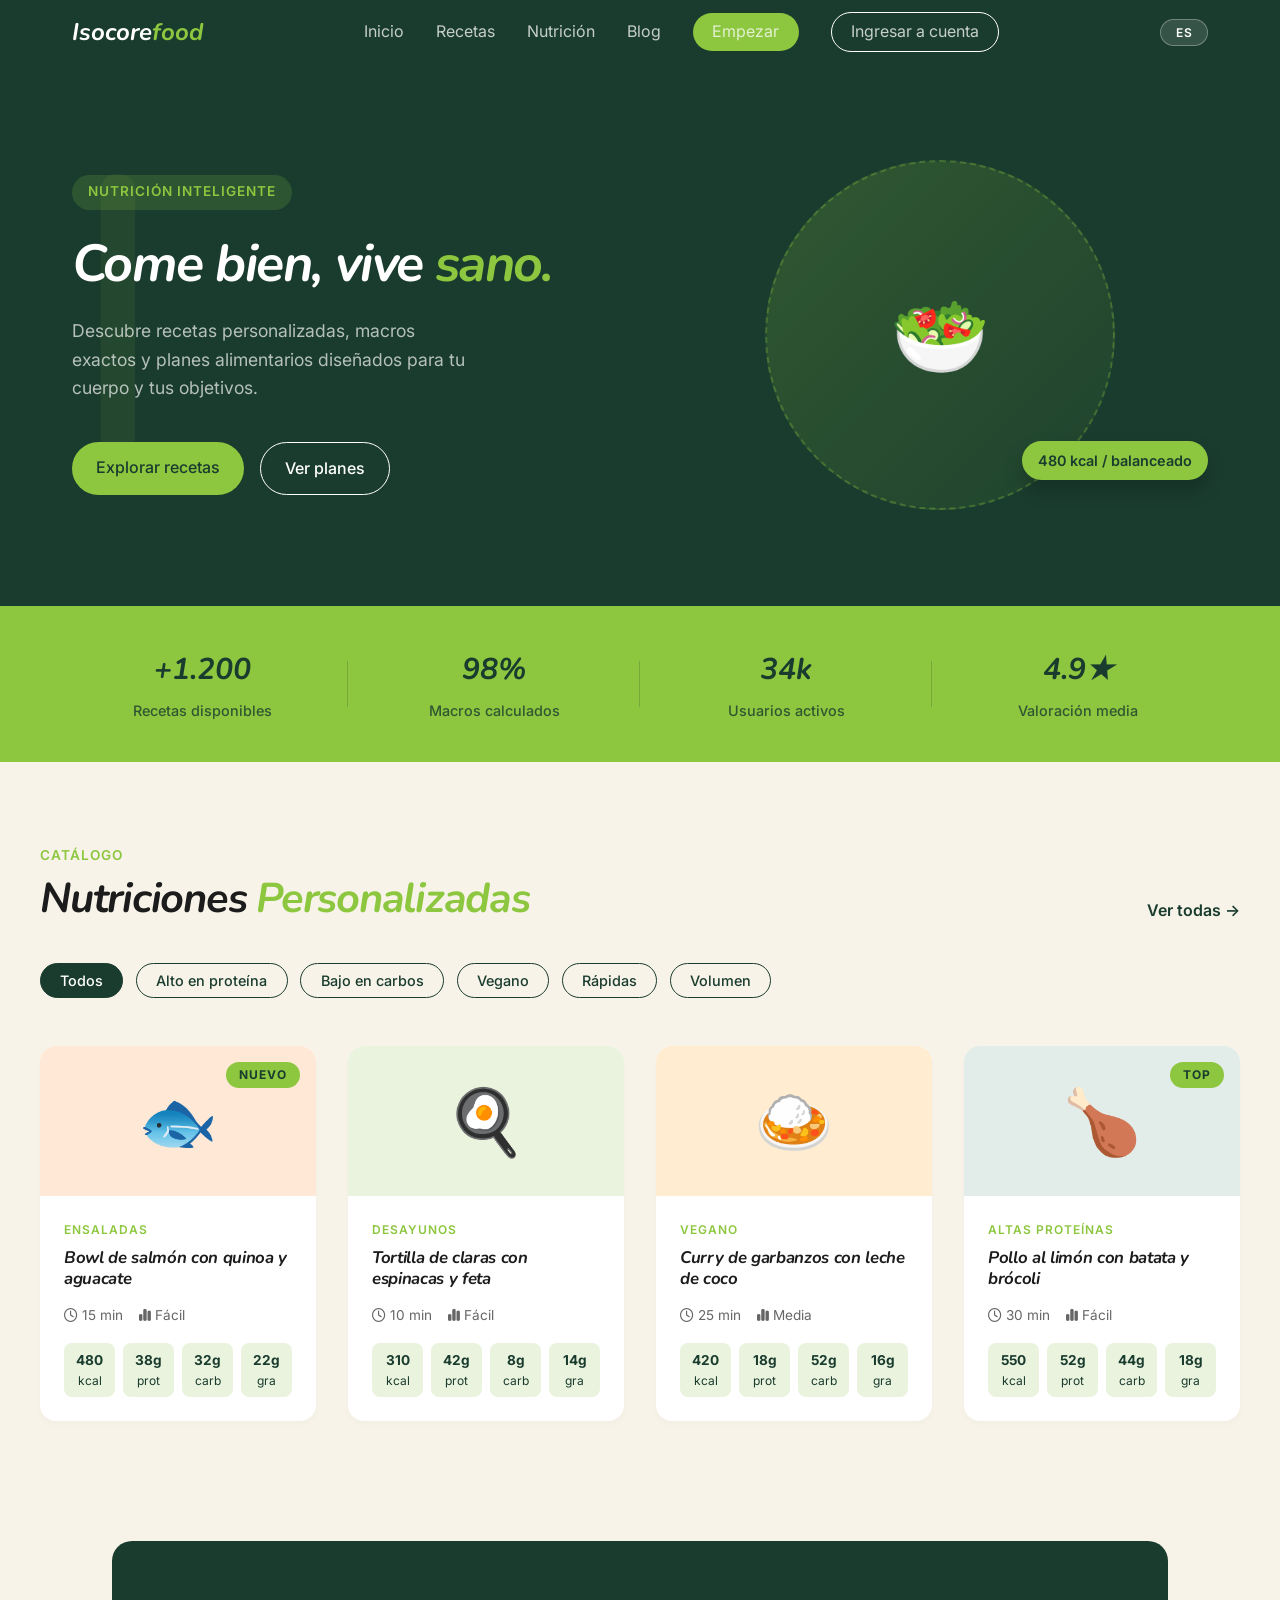
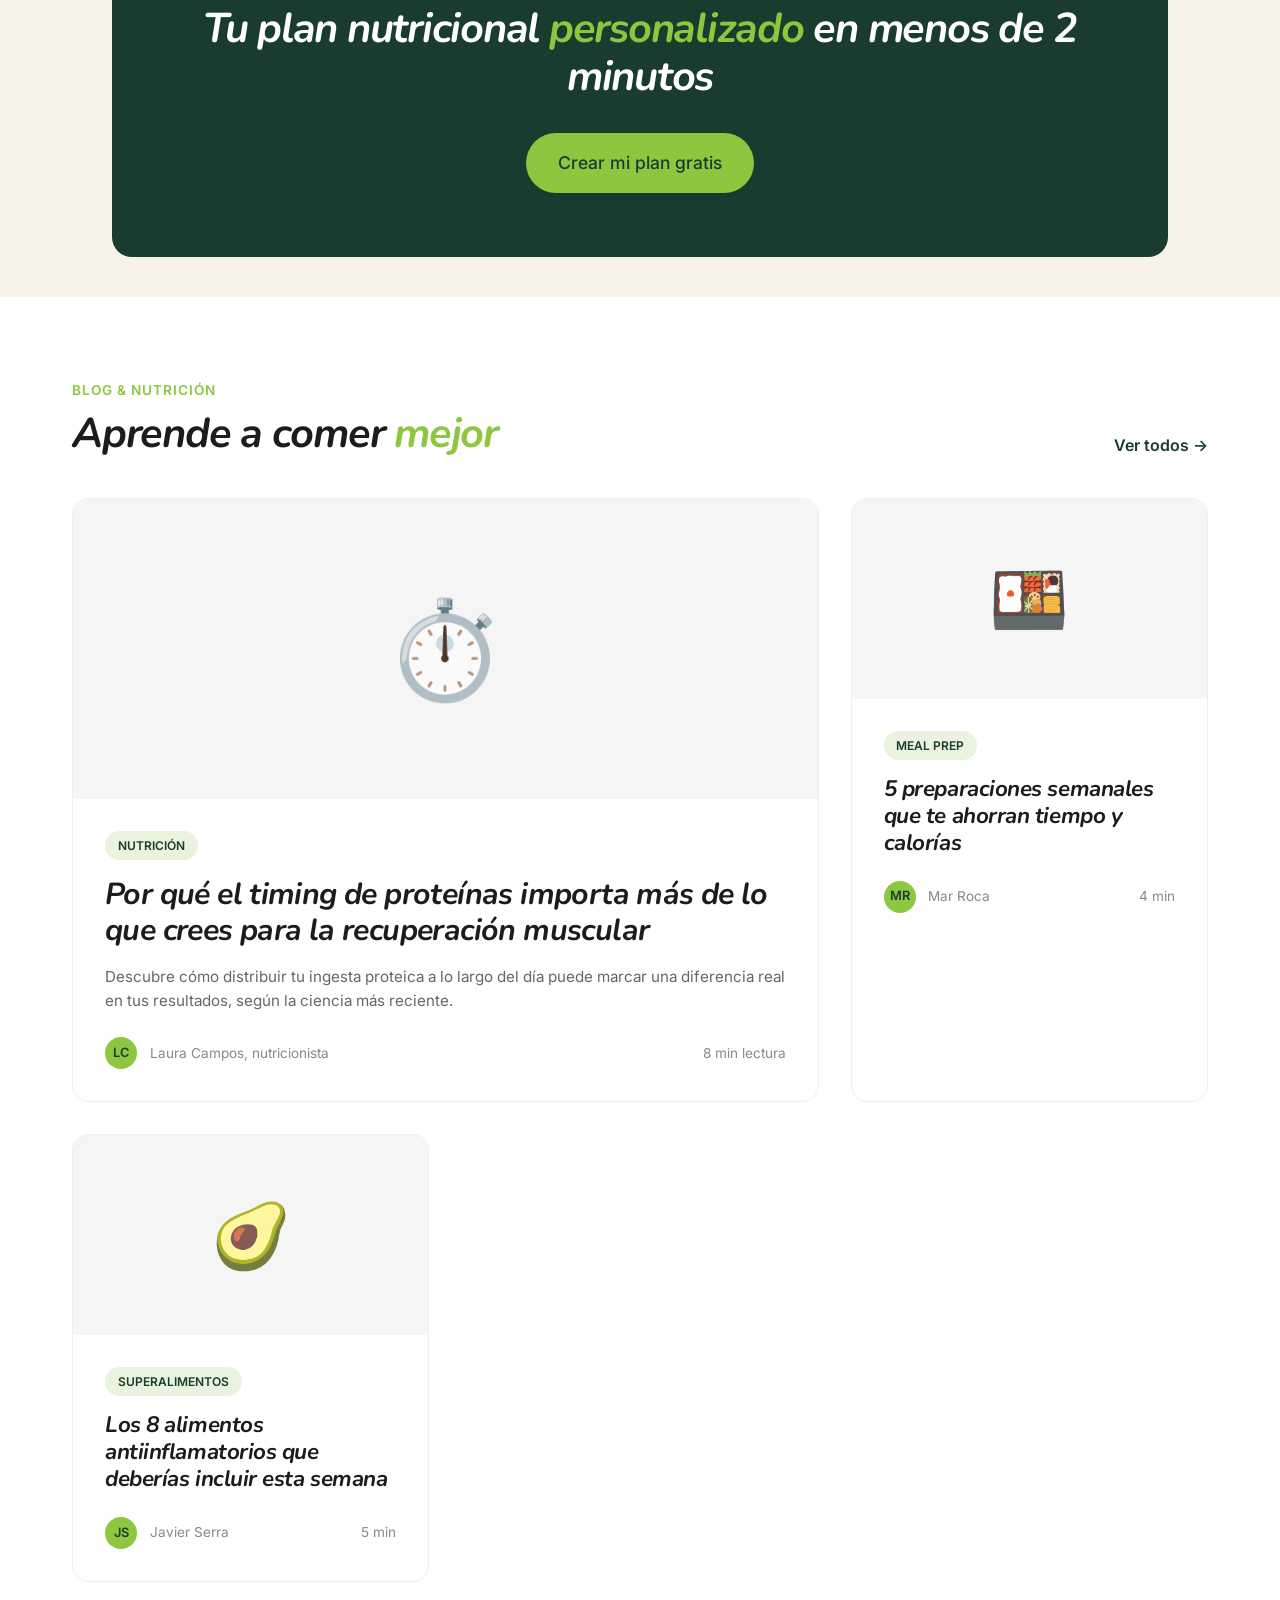
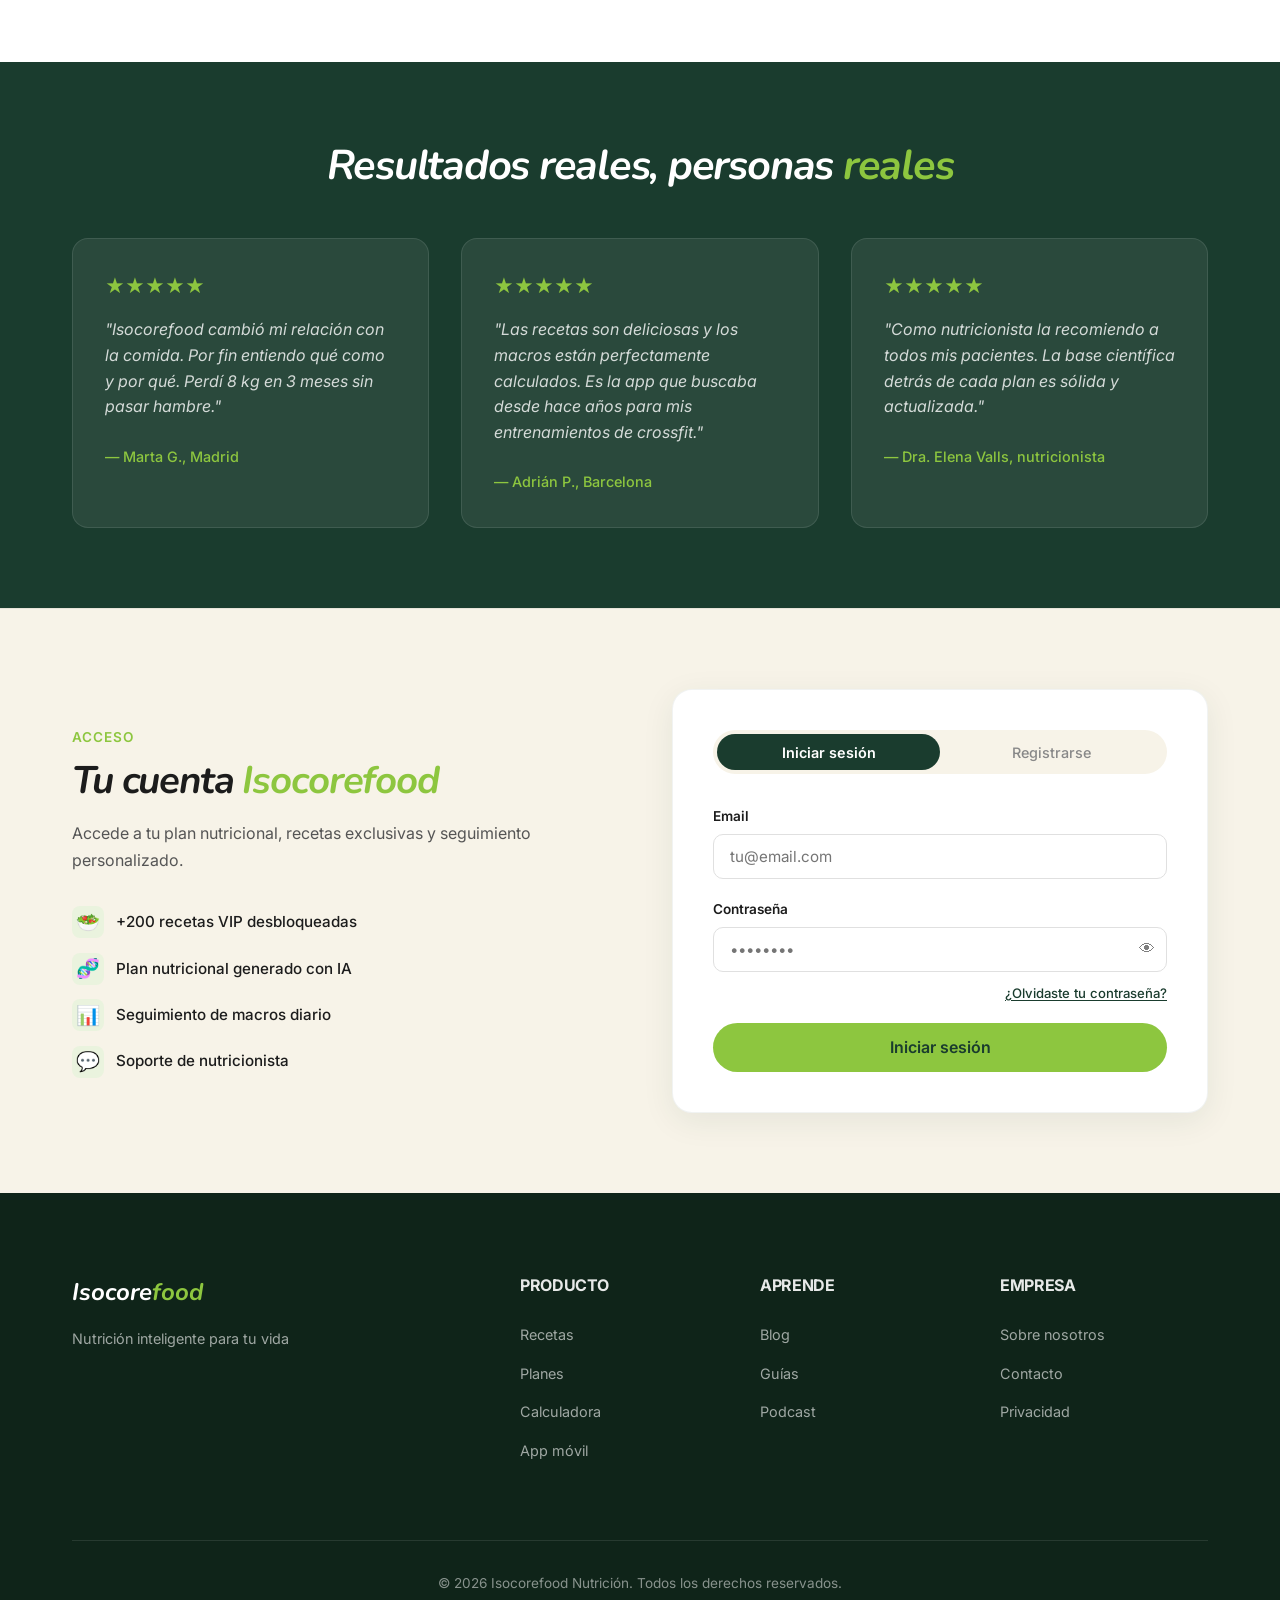
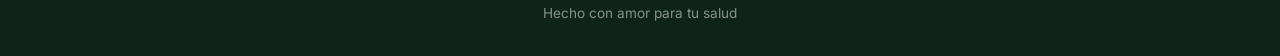
==== index.html @ fb9e1df2 "Update index.html" ====
<!DOCTYPE html>
<html lang="es">
<head>
    <meta charset="UTF-8">
    <meta name="viewport" content="width=device-width, initial-scale=1.0">
    <title data-i18n="title">Isocorefood Nutrición - Come bien, vive sano</title>
    <link rel="preconnect" href="https://fonts.googleapis.com">
    <link rel="preconnect" href="https://fonts.gstatic.com" crossorigin>
    <link href="https://fonts.googleapis.com/css2?family=Inter:wght@300;400;500;600&family=Nunito:ital,wght@1,700&display=swap" rel="stylesheet">
    <link rel="stylesheet" href="https://cdnjs.cloudflare.com/ajax/libs/font-awesome/6.4.0/css/all.min.css">
    <style>
        :root {
            --verde: #1A3C2E; --lima: #8DC63F; --lima-claro: #EAF3DE; --crema: #F7F3E8;
            --blanco: #FFFFFF; --carbon: #1C1C1C; --footer-bg: #0F2419;
            --font-display: 'Nunito', sans-serif; --font-body: 'Inter', sans-serif;
        }
        * { margin: 0; padding: 0; box-sizing: border-box; }
        body { font-family: var(--font-body); color: var(--carbon); background-color: var(--crema); line-height: 1.6; overflow-x: hidden; }
        h1,h2,h3,h4,h5,h6 { font-family: var(--font-display); font-weight: 700; font-style: italic; letter-spacing: -0.02em; }
        a { text-decoration: none; color: inherit; transition: color 0.2s ease; }
        ul { list-style: none; }
        .container { max-width: 1200px; margin: 0 auto; padding: 0 2rem; }
        .btn { display: inline-block; padding: 0.8rem 1.5rem; border-radius: 50px; font-weight: 500; cursor: pointer; transition: transform 0.2s ease, box-shadow 0.2s ease; text-align: center; font-family: var(--font-body); }
        .btn:hover { transform: translateY(-2px); }
        .btn-lima { background-color: var(--lima); color: var(--verde); border: none; }
        .btn-lima:hover { box-shadow: 0 4px 12px rgba(141,198,63,0.3); }
        .btn-outline { background-color: transparent; color: var(--blanco); border: 1px solid var(--blanco); }
        .btn-outline:hover { background-color: rgba(255,255,255,0.1); }
        .em-lima { color: var(--lima); font-style: italic; }
        .tag-small { font-size: 0.85rem; text-transform: uppercase; font-weight: 600; letter-spacing: 1px; color: var(--lima); }
        /* NAVBAR */
        .navbar { background-color: var(--verde); height: 64px; position: sticky; top: 0; z-index: 1000; display: flex; align-items: center; }
        .navbar .container { display: flex; justify-content: space-between; align-items: center; width: 100%; }
        .logo { font-family: var(--font-display); font-size: 24px; font-weight: 700; font-style: italic; color: var(--blanco); }
        .logo span { color: var(--lima); }
        .nav-links { display: flex; gap: 2rem; align-items: center; }
        .nav-links a { color: rgba(255,255,255,0.75); font-weight: 400; }
        .nav-links a:hover { color: var(--lima); }
        .nav-controls { display: flex; align-items: center; gap: 1rem; }
        .lang-switch { background: rgba(255,255,255,0.12); border: 1.5px solid rgba(255,255,255,0.3); color: white; padding: 5px 13px; border-radius: 50px; cursor: pointer; font-family: var(--font-body); font-size: 12px; font-weight: 600; letter-spacing: 1px; transition: all 0.2s; min-width: 48px; text-align: center; }
        .lang-switch:hover { background: rgba(255,255,255,0.22); border-color: var(--lima); color: var(--lima); }
        .hamburger { display: none; background: none; border: none; cursor: pointer; flex-direction: column; gap: 5px; padding: 4px; }
        .hamburger span { display: block; width: 24px; height: 2px; background-color: white; transition: all 0.3s ease; }
        /* HERO */
        .hero { background-color: var(--verde); color: var(--blanco); padding: 6rem 0; position: relative; overflow: hidden; }
        .hero-bg-letter { position: absolute; font-family: var(--font-display); font-size: 420px; color: rgba(141,198,63,0.08); top: 50%; left: 5%; transform: translateY(-50%); z-index: 0; line-height: 1; pointer-events: none; }
        .hero .container { position: relative; z-index: 1; display: grid; grid-template-columns: 1fr 1fr; gap: 4rem; align-items: center; }
        .eyebrow-badge { display: inline-block; background-color: rgba(141,198,63,0.18); color: var(--lima); padding: 0.4rem 1rem; border-radius: 50px; font-size: 0.85rem; font-weight: 600; letter-spacing: 1px; margin-bottom: 1.5rem; }
        .hero h1 { font-size: 52px; line-height: 1.15; margin-bottom: 1.5rem; letter-spacing: -0.03em; }
        .hero p { color: rgba(255,255,255,0.68); max-width: 400px; margin-bottom: 2.5rem; font-size: 1.1rem; }
        .hero-buttons { display: flex; gap: 1rem; }
        @keyframes float { 0%,100% { transform: translateY(0); } 50% { transform: translateY(-14px); } }
        .hero-illustration { animation: float 4s ease-in-out infinite; position: relative; display: flex; justify-content: center; align-items: center; }
        .bowl-mock { width: 350px; height: 350px; background: linear-gradient(135deg,rgba(141,198,63,0.2),rgba(141,198,63,0.05)); border-radius: 50%; border: 2px dashed rgba(141,198,63,0.3); display: flex; align-items: center; justify-content: center; font-size: 5rem; }
        .floating-badge { position: absolute; bottom: 30px; right: 0; background: var(--lima); color: var(--verde); padding: 0.5rem 1rem; border-radius: 50px; font-weight: 600; font-size: 0.9rem; box-shadow: 0 10px 20px rgba(0,0,0,0.2); }
        /* STATS */
        .stats { background-color: var(--lima); padding: 2.5rem 0; }
        .stats-grid { display: grid; grid-template-columns: repeat(4,1fr); gap: 2rem; text-align: center; }
        .stat-item { position: relative; }
        .stat-item:not(:last-child)::after { content:''; position: absolute; right: -1rem; top: 20%; height: 60%; width: 1px; background-color: rgba(26,60,46,0.2); }
        .stat-number { font-family: var(--font-display); font-size: 30px; color: var(--verde); font-weight: 700; font-style: italic; margin-bottom: 0.3rem; }
        .stat-label { color: var(--verde); font-size: 0.9rem; font-weight: 500; opacity: 0.8; }
        /* CATALOG */
        .catalog { padding: 5rem 0; }
        .section-header { display: flex; justify-content: space-between; align-items: flex-end; margin-bottom: 2.5rem; }
        .section-header h2 { font-size: 2.6rem; color: var(--carbon); margin-top: 0.5rem; letter-spacing: -0.03em; line-height: 1.15; }
        .link-right { color: var(--verde); font-weight: 600; }
        .link-right:hover { color: var(--lima); }
        .filters { display: flex; flex-wrap: wrap; gap: 0.8rem; margin-bottom: 3rem; }
        .filter-pill { padding: 0.5rem 1.2rem; border: 1px solid var(--verde); border-radius: 50px; background: transparent; color: var(--verde); cursor: pointer; font-weight: 500; font-size: 0.9rem; transition: all 0.2s; font-family: var(--font-body); }
        .filter-pill:hover,.filter-pill.active { background-color: var(--verde); color: var(--blanco); }
        .recipe-grid { display: grid; grid-template-columns: repeat(auto-fit,minmax(250px,1fr)); gap: 2rem; }
        .recipe-card { background-color: var(--blanco); border-radius: 16px; overflow: hidden; box-shadow: 0 4px 6px rgba(0,0,0,0.02); transition: transform 0.3s ease, box-shadow 0.3s ease; position: relative; }
        .recipe-card:hover { transform: translateY(-5px); box-shadow: 0 12px 24px rgba(0,0,0,0.06); }
        .recipe-img { height: 150px; display: flex; align-items: center; justify-content: center; font-size: 4rem; }
        .recipe-card:nth-child(1) .recipe-img { background-color: #ffe8d6; }
        .recipe-card:nth-child(2) .recipe-img { background-color: #eaf3de; }
        .recipe-card:nth-child(3) .recipe-img { background-color: #ffecd1; }
        .recipe-card:nth-child(4) .recipe-img { background-color: #e2ece9; }
        .recipe-badge { position: absolute; top: 1rem; right: 1rem; background: var(--lima); color: var(--verde); padding: 0.2rem 0.8rem; border-radius: 50px; font-size: 0.75rem; font-weight: 700; letter-spacing: 1px; }
        .recipe-content { padding: 1.5rem; }
        .recipe-category { font-size: 0.75rem; color: var(--lima); text-transform: uppercase; font-weight: 600; letter-spacing: 1px; margin-bottom: 0.5rem; display: block; }
        .recipe-title { font-size: 1.05rem; font-family: var(--font-display); font-weight: 700; font-style: italic; margin-bottom: 1rem; line-height: 1.25; }
        .recipe-meta { display: flex; gap: 1rem; font-size: 0.85rem; color: #666; margin-bottom: 1rem; }
        .macros-grid { display: grid; grid-template-columns: repeat(4,1fr); gap: 0.5rem; }
        .macro-pill { background-color: var(--lima-claro); padding: 0.4rem; border-radius: 8px; text-align: center; font-size: 0.75rem; color: var(--verde); }
        .macro-pill strong { display: block; font-size: 0.85rem; }
        /* BANNER */
        .banner-cta { background-color: var(--verde); border-radius: 20px; margin: 2.5rem; padding: 4rem 2rem; text-align: center; color: var(--blanco); }
        .banner-cta h2 { font-size: 2.6rem; margin-bottom: 2rem; font-weight: 700; letter-spacing: -0.03em; line-height: 1.15; }
        /* BLOG */
        .blog { background-color: var(--blanco); padding: 5rem 0; }
        .blog-grid { display: grid; grid-template-columns: repeat(3,1fr); gap: 2rem; }
        .blog-card { background-color: var(--blanco); border: 1px solid #eee; border-radius: 16px; overflow: hidden; transition: transform 0.3s ease, box-shadow 0.3s ease; }
        .blog-card:hover { transform: translateY(-5px); box-shadow: 0 12px 24px rgba(0,0,0,0.06); }
        .blog-card.featured { grid-column: span 2; }
        .blog-img { height: 200px; background-color: #f5f5f5; display: flex; align-items: center; justify-content: center; font-size: 4rem; }
        .blog-card.featured .blog-img { height: 300px; font-size: 6rem; }
        .blog-content { padding: 2rem; }
        .blog-tag { display: inline-block; background-color: var(--lima-claro); color: var(--verde); padding: 0.3rem 0.8rem; border-radius: 50px; font-size: 0.75rem; font-weight: 600; text-transform: uppercase; margin-bottom: 1rem; }
        .blog-title { font-size: 1.4rem; font-family: var(--font-display); font-weight: 700; font-style: italic; margin-bottom: 1rem; line-height: 1.2; letter-spacing: -0.02em; }
        .blog-card.featured .blog-title { font-size: 1.9rem; }
        .blog-excerpt { color: #666; margin-bottom: 1.5rem; font-size: 0.95rem; }
        .blog-meta { display: flex; align-items: center; justify-content: space-between; font-size: 0.85rem; color: #888; }
        .blog-author { display: flex; align-items: center; gap: 0.8rem; }
        .author-avatar { width: 32px; height: 32px; background-color: var(--lima); color: var(--verde); border-radius: 50%; display: flex; align-items: center; justify-content: center; font-weight: 600; font-size: 0.8rem; }
        /* TESTIMONIALS */
        .testimonials { background-color: var(--verde); color: var(--blanco); padding: 5rem 0; text-align: center; }
        .testimonials h2 { font-size: 2.6rem; margin-bottom: 3rem; font-weight: 700; letter-spacing: -0.03em; line-height: 1.15; }
        .testimonials-grid { display: grid; grid-template-columns: repeat(3,1fr); gap: 2rem; }
        .testimonial-card { background-color: rgba(255,255,255,0.07); border: 1px solid rgba(255,255,255,0.1); border-radius: 16px; padding: 2rem; text-align: left; }
        .stars { color: var(--lima); margin-bottom: 1rem; font-size: 1.2rem; }
        .testimonial-text { font-style: italic; color: rgba(255,255,255,0.8); margin-bottom: 1.5rem; font-size: 1rem; }
        .testimonial-author { color: var(--lima); font-weight: 500; font-size: 0.9rem; }
        /* AUTH */
        .auth-section { background: var(--crema); padding: 5rem 0; border-top: 1px solid rgba(26,60,46,0.08); }
        .auth-wrapper { display: grid; grid-template-columns: 1fr 1fr; gap: 4rem; align-items: center; }
        .auth-left h2 { font-size: 2.4rem; margin: 0.5rem 0 1rem; line-height: 1.2; letter-spacing: -0.03em; }
        .auth-left p { color: #555; margin-bottom: 2rem; font-size: 1rem; line-height: 1.7; }
        .auth-benefits { display: flex; flex-direction: column; gap: 0.9rem; }
        .auth-benefits li { display: flex; align-items: center; gap: 0.75rem; font-size: 0.95rem; color: var(--carbon); font-weight: 500; }
        .benefit-icon { font-size: 1.2rem; width: 32px; height: 32px; background: var(--lima-claro); border-radius: 8px; display: flex; align-items: center; justify-content: center; flex-shrink: 0; }
        .auth-right { background: var(--blanco); border-radius: 20px; padding: 2.5rem; box-shadow: 0 8px 32px rgba(26,60,46,0.08); border: 1px solid rgba(26,60,46,0.06); }
        .auth-tabs { display: flex; gap: 0; margin-bottom: 2rem; background: var(--crema); border-radius: 50px; padding: 4px; }
        .auth-tab { flex: 1; padding: 0.6rem 1rem; border: none; background: transparent; border-radius: 50px; font-family: var(--font-body); font-size: 0.9rem; font-weight: 500; cursor: pointer; color: #888; transition: all 0.2s; }
        .auth-tab.active { background: var(--verde); color: var(--blanco); font-weight: 600; }
        .auth-form { display: none; }
        .auth-form.active { display: block; }
        .form-group { margin-bottom: 1.2rem; }
        .form-group label { display: block; font-size: 0.85rem; font-weight: 600; color: var(--carbon); margin-bottom: 0.4rem; }
        .form-group input { width: 100%; padding: 0.75rem 1rem; border: 1.5px solid #e0e0e0; border-radius: 10px; font-family: var(--font-body); font-size: 0.95rem; color: var(--carbon); background: var(--blanco); transition: border-color 0.2s, box-shadow 0.2s; outline: none; }
        .form-group input:focus { border-color: var(--lima); box-shadow: 0 0 0 3px rgba(141,198,63,0.15); }
        .input-pass { position: relative; }
        .input-pass input { padding-right: 3rem; }
        .toggle-pass { position: absolute; right: 0.75rem; top: 50%; transform: translateY(-50%); background: none; border: none; cursor: pointer; font-size: 1rem; opacity: 0.5; transition: opacity 0.2s; }
        .toggle-pass:hover { opacity: 1; }
        .form-footer { display: flex; justify-content: flex-end; margin-bottom: 1.2rem; margin-top: -0.5rem; }
        .link-forgot { font-size: 0.82rem; color: var(--verde); font-weight: 500; text-decoration: underline; text-underline-offset: 2px; }
        .link-forgot:hover { color: var(--lima); }
        .form-check { display: flex; align-items: flex-start; gap: 0.6rem; margin-bottom: 1.5rem; font-size: 0.85rem; color: #555; }
        .form-check input[type="checkbox"] { width: 16px; height: 16px; margin-top: 2px; accent-color: var(--lima); flex-shrink: 0; }
        .form-check a { color: var(--verde); text-decoration: underline; }
        .btn-full { width: 100%; padding: 0.9rem; font-size: 1rem; font-weight: 600; display: flex; align-items: center; justify-content: center; gap: 0.5rem; }
        .auth-message { padding: 0.85rem 1rem; border-radius: 10px; font-size: 0.9rem; font-weight: 500; margin-bottom: 1.2rem; text-align: center; display: none; }
        .auth-message.success { background: var(--lima-claro); color: #2d6011; border: 1px solid rgba(141,198,63,0.3); }
        .auth-message.error { background: #fdecea; color: #c62828; border: 1px solid rgba(229,57,53,0.2); }
        .recover-desc { color: #666; font-size: 0.92rem; margin-bottom: 1.5rem; line-height: 1.6; }
        /* FOOTER */
        .footer { background-color: var(--footer-bg); color: var(--blanco); padding: 5rem 0 2rem; }
        .footer-grid { display: grid; grid-template-columns: 2fr 1fr 1fr 1fr; gap: 2rem; margin-bottom: 4rem; }
        .footer-logo { margin-bottom: 1rem; display: block; }
        .footer-tagline { color: rgba(255,255,255,0.6); font-size: 0.9rem; }
        .footer h4 { font-family: var(--font-body); font-size: 1rem; margin-bottom: 1.5rem; color: rgba(255,255,255,0.9); font-style: normal; }
        .footer-links li { margin-bottom: 0.8rem; }
        .footer-links a { color: rgba(255,255,255,0.6); font-size: 0.9rem; }
        .footer-links a:hover { color: var(--lima); }
        .footer-bottom { text-align: center; border-top: 1px solid rgba(255,255,255,0.1); padding-top: 2rem; font-size: 0.85rem; color: rgba(255,255,255,0.5); }
        /* RESPONSIVE */
        @media (max-width: 992px) {
            .hero .container { grid-template-columns: 1fr; text-align: center; }
            .hero p { margin: 0 auto 2.5rem; }
            .hero-buttons { justify-content: center; margin-bottom: 3rem; }
            .hero-bg-letter { left: 50%; transform: translate(-50%,-50%); }
            .stats-grid { grid-template-columns: repeat(2,1fr); gap: 2rem 0; }
            .stat-item:nth-child(2)::after { display: none; }
            .blog-grid { grid-template-columns: 1fr; }
            .blog-card.featured { grid-column: span 1; }
            .footer-grid { grid-template-columns: 1fr 1fr; }
            .auth-wrapper { grid-template-columns: 1fr; gap: 2rem; }
        }
        @media (max-width: 768px) {
            .nav-links { display: none; position: absolute; top: 64px; left: 0; right: 0; background-color: var(--verde); flex-direction: column; padding: 1.5rem 2rem; gap: 1.2rem; border-top: 1px solid rgba(255,255,255,0.1); z-index: 999; }
            .nav-links.open { display: flex; }
            .hamburger { display: flex; }
            .stats-grid { grid-template-columns: 1fr; }
            .stat-item::after { display: none; }
            .recipe-grid { grid-template-columns: 1fr; }
            .banner-cta { margin: 2.5rem 1rem; }
            .testimonials-grid { grid-template-columns: 1fr; }
            .footer-grid { grid-template-columns: 1fr; }
            .section-header { flex-direction: column; align-items: flex-start; gap: 1rem; }
            h1,h2,h3,h4,h5,h6 { hyphens: none; word-break: keep-all; overflow-wrap: break-word; }
            .hero { padding: 4rem 0; }
            .hero .container { padding: 0 1.5rem; }
            .hero h1 { font-size: 2.1rem; line-height: 1.2; }
            .hero-bg-letter { font-size: 220px; }
            .section-header h2 { font-size: 1.9rem; }
            .banner-cta h2 { font-size: 1.8rem; }
            .testimonials h2 { font-size: 1.9rem; }
            .auth-left { display: none; }
            .auth-right { padding: 1.8rem; }
        }
    </style>
</head>
<body>

<!-- NAVBAR -->
<nav class="navbar">
    <div class="container">
        <a href="#" class="logo">Isocore<span>food</span></a>
        <div class="nav-links" id="navLinks">
            <a href="#" data-i18n="nav_inicio">Inicio</a>
            <a href="#recetas" data-i18n="nav_recetas">Recetas</a>
            <a href="#nutricion" data-i18n="nav_nutricion">Nutrición</a>
            <a href="#blog" data-i18n="nav_blog">Blog</a>
            <a href="#acceso" class="btn btn-lima" data-i18n="nav_empezar" style="padding:0.4rem 1.2rem;">Empezar</a>
            <a href="#acceso" class="btn btn-outline" data-i18n="nav_ingresar" style="padding:0.4rem 1.2rem;" onclick="setTimeout(()=>{document.querySelector('[data-tab=login]').click()},100)">Ingresar a cuenta</a>
        </div>
        <div class="nav-controls">
            <button id="langToggle" class="lang-switch" title="Cambiar idioma">ES</button>
            <button class="hamburger" id="hamburger" aria-label="Menú">
                <span></span><span></span><span></span>
            </button>
        </div>
    </div>
</nav>

<!-- HERO -->
<section class="hero">
    <div class="hero-bg-letter">I</div>
    <div class="container">
        <div class="hero-text">
            <div class="eyebrow-badge" data-i18n="hero_badge">NUTRICIÓN INTELIGENTE</div>
            <h1 data-i18n="hero_title">Come bien, vive <span class="em-lima">sano.</span></h1>
            <p data-i18n="hero_desc">Descubre recetas personalizadas, macros exactos y planes alimentarios diseñados para tu cuerpo y tus objetivos.</p>
            <div class="hero-buttons">
                <a href="#recetas" class="btn btn-lima" data-i18n="hero_btn1">Explorar recetas</a>
                <a href="#acceso" class="btn btn-outline" data-i18n="hero_btn2">Ver planes</a>
            </div>
        </div>
        <div class="hero-illustration">
            <div class="bowl-mock">🥗</div>
            <div class="floating-badge" data-i18n="hero_float_badge">480 kcal / balanceado</div>
        </div>
    </div>
</section>

<!-- STATS -->
<section class="stats">
    <div class="container stats-grid">
        <div class="stat-item"><div class="stat-number">+1.200</div><div class="stat-label" data-i18n="stat_1">Recetas disponibles</div></div>
        <div class="stat-item"><div class="stat-number">98%</div><div class="stat-label" data-i18n="stat_2">Macros calculados</div></div>
        <div class="stat-item"><div class="stat-number">34k</div><div class="stat-label" data-i18n="stat_3">Usuarios activos</div></div>
        <div class="stat-item"><div class="stat-number">4.9★</div><div class="stat-label" data-i18n="stat_4">Valoración media</div></div>
    </div>
</section>

<!-- CATÁLOGO -->
<section id="recetas" class="catalog container">
    <div class="section-header">
        <div>
            <span class="tag-small" data-i18n="cat_tag">CATÁLOGO</span>
            <h2 data-i18n="cat_title">Nutriciones <span class="em-lima">Personalizadas</span></h2>
        </div>
        <a href="#" class="link-right" data-i18n="cat_link">Ver todas →</a>
    </div>
    <div class="filters">
        <button class="filter-pill active" data-filter="all" data-i18n="filter_all">Todos</button>
        <button class="filter-pill" data-filter="proteina" data-i18n="filter_prot">Alto en proteína</button>
        <button class="filter-pill" data-filter="carbos" data-i18n="filter_carb">Bajo en carbos</button>
        <button class="filter-pill" data-filter="vegano" data-i18n="filter_veg">Vegano</button>
        <button class="filter-pill" data-filter="rapidas" data-i18n="filter_fast">Rápidas</button>
        <button class="filter-pill" data-filter="volumen" data-i18n="filter_vol">Volumen</button>
    </div>
    <div class="recipe-grid">
        <div class="recipe-card" data-category="all rapidas">
            <div class="recipe-img">🐟</div>
            <div class="recipe-badge" data-i18n="badge_nuevo">NUEVO</div>
            <div class="recipe-content">
                <span class="recipe-category" data-i18n="cat_ensaladas">ENSALADAS</span>
                <h3 class="recipe-title" data-i18n="rec_1_title">Bowl de salmón con quinoa y aguacate</h3>
                <div class="recipe-meta"><span><i class="fa-regular fa-clock"></i> 15 min</span><span data-i18n="diff_facil"><i class="fa-solid fa-chart-simple"></i> Fácil</span></div>
                <div class="macros-grid">
                    <div class="macro-pill"><strong>480</strong> kcal</div>
                    <div class="macro-pill"><strong>38g</strong> <span data-i18n="mac_prot">prot</span></div>
                    <div class="macro-pill"><strong>32g</strong> <span data-i18n="mac_carb">carb</span></div>
                    <div class="macro-pill"><strong>22g</strong> <span data-i18n="mac_gras">gra</span></div>
                </div>
            </div>
        </div>
        <div class="recipe-card" data-category="all proteina rapidas">
            <div class="recipe-img">🍳</div>
            <div class="recipe-content">
                <span class="recipe-category" data-i18n="cat_desayunos">DESAYUNOS</span>
                <h3 class="recipe-title" data-i18n="rec_2_title">Tortilla de claras con espinacas y feta</h3>
                <div class="recipe-meta"><span><i class="fa-regular fa-clock"></i> 10 min</span><span data-i18n="diff_facil"><i class="fa-solid fa-chart-simple"></i> Fácil</span></div>
                <div class="macros-grid">
                    <div class="macro-pill"><strong>310</strong> kcal</div>
                    <div class="macro-pill"><strong>42g</strong> <span data-i18n="mac_prot">prot</span></div>
                    <div class="macro-pill"><strong>8g</strong> <span data-i18n="mac_carb">carb</span></div>
                    <div class="macro-pill"><strong>14g</strong> <span data-i18n="mac_gras">gra</span></div>
                </div>
            </div>
        </div>
        <div class="recipe-card" data-category="all vegano carbos">
            <div class="recipe-img">🍛</div>
            <div class="recipe-content">
                <span class="recipe-category" data-i18n="cat_vegano">VEGANO</span>
                <h3 class="recipe-title" data-i18n="rec_3_title">Curry de garbanzos con leche de coco</h3>
                <div class="recipe-meta"><span><i class="fa-regular fa-clock"></i> 25 min</span><span data-i18n="diff_media"><i class="fa-solid fa-chart-simple"></i> Media</span></div>
                <div class="macros-grid">
                    <div class="macro-pill"><strong>420</strong> kcal</div>
                    <div class="macro-pill"><strong>18g</strong> <span data-i18n="mac_prot">prot</span></div>
                    <div class="macro-pill"><strong>52g</strong> <span data-i18n="mac_carb">carb</span></div>
                    <div class="macro-pill"><strong>16g</strong> <span data-i18n="mac_gras">gra</span></div>
                </div>
            </div>
        </div>
        <div class="recipe-card" data-category="all proteina volumen">
            <div class="recipe-img">🍗</div>
            <div class="recipe-badge" data-i18n="badge_top">TOP</div>
            <div class="recipe-content">
                <span class="recipe-category" data-i18n="cat_altas_prot">ALTAS PROTEÍNAS</span>
                <h3 class="recipe-title" data-i18n="rec_4_title">Pollo al limón con batata y brócoli</h3>
                <div class="recipe-meta"><span><i class="fa-regular fa-clock"></i> 30 min</span><span data-i18n="diff_facil"><i class="fa-solid fa-chart-simple"></i> Fácil</span></div>
                <div class="macros-grid">
                    <div class="macro-pill"><strong>550</strong> kcal</div>
                    <div class="macro-pill"><strong>52g</strong> <span data-i18n="mac_prot">prot</span></div>
                    <div class="macro-pill"><strong>44g</strong> <span data-i18n="mac_carb">carb</span></div>
                    <div class="macro-pill"><strong>18g</strong> <span data-i18n="mac_gras">gra</span></div>
                </div>
            </div>
        </div>
    </div>
</section>

<!-- BANNER CTA -->
<section class="container">
    <div class="banner-cta">
        <h2 data-i18n="banner_title">Tu plan nutricional <span class="em-lima">personalizado</span> en menos de 2 minutos</h2>
        <a href="#acceso" class="btn btn-lima" style="font-size:1.1rem;padding:1rem 2rem;" data-i18n="banner_btn">Crear mi plan gratis</a>
    </div>
</section>

<!-- BLOG -->
<section id="blog" class="blog">
    <div class="container">
        <div class="section-header">
            <div>
                <span class="tag-small" data-i18n="blog_tag">BLOG & NUTRICIÓN</span>
                <h2 data-i18n="blog_title">Aprende a comer <span class="em-lima">mejor</span></h2>
            </div>
            <a href="#" class="link-right" data-i18n="blog_link">Ver todos →</a>
        </div>
        <div class="blog-grid">
            <div class="blog-card featured">
                <div class="blog-img">⏱️</div>
                <div class="blog-content">
                    <span class="blog-tag" data-i18n="blog_tag_1">NUTRICIÓN</span>
                    <h3 class="blog-title" data-i18n="blog_title_1">Por qué el timing de proteínas importa más de lo que crees para la recuperación muscular</h3>
                    <p class="blog-excerpt" data-i18n="blog_desc_1">Descubre cómo distribuir tu ingesta proteica a lo largo del día puede marcar una diferencia real en tus resultados, según la ciencia más reciente.</p>
                    <div class="blog-meta">
                        <div class="blog-author"><div class="author-avatar">LC</div><span data-i18n="blog_auth_1">Laura Campos, nutricionista</span></div>
                        <span>8 min <span data-i18n="lectura">lectura</span></span>
                    </div>
                </div>
            </div>
            <div class="blog-card">
                <div class="blog-img">🍱</div>
                <div class="blog-content">
                    <span class="blog-tag" data-i18n="blog_tag_2">MEAL PREP</span>
                    <h3 class="blog-title" data-i18n="blog_title_2">5 preparaciones semanales que te ahorran tiempo y calorías</h3>
                    <div class="blog-meta" style="margin-top:1.5rem;">
                        <div class="blog-author"><div class="author-avatar">MR</div><span>Mar Roca</span></div>
                        <span>4 min</span>
                    </div>
                </div>
            </div>
            <div class="blog-card">
                <div class="blog-img">🥑</div>
                <div class="blog-content">
                    <span class="blog-tag" data-i18n="blog_tag_3">SUPERALIMENTOS</span>
                    <h3 class="blog-title" data-i18n="blog_title_3">Los 8 alimentos antiinflamatorios que deberías incluir esta semana</h3>
                    <div class="blog-meta" style="margin-top:1.5rem;">
                        <div class="blog-author"><div class="author-avatar">JS</div><span>Javier Serra</span></div>
                        <span>5 min</span>
                    </div>
                </div>
            </div>
        </div>
    </div>
</section>

<!-- TESTIMONIALS -->
<section class="testimonials">
    <div class="container">
        <h2 data-i18n="test_title">Resultados reales, personas <span class="em-lima">reales</span></h2>
        <div class="testimonials-grid">
            <div class="testimonial-card">
                <div class="stars">★★★★★</div>
                <p class="testimonial-text" data-i18n="test_1">"Isocorefood cambió mi relación con la comida. Por fin entiendo qué como y por qué. Perdí 8 kg en 3 meses sin pasar hambre."</p>
                <span class="testimonial-author">— Marta G., Madrid</span>
            </div>
            <div class="testimonial-card">
                <div class="stars">★★★★★</div>
                <p class="testimonial-text" data-i18n="test_2">"Las recetas son deliciosas y los macros están perfectamente calculados. Es la app que buscaba desde hace años para mis entrenamientos de crossfit."</p>
                <span class="testimonial-author">— Adrián P., Barcelona</span>
            </div>
            <div class="testimonial-card">
                <div class="stars">★★★★★</div>
                <p class="testimonial-text" data-i18n="test_3">"Como nutricionista la recomiendo a todos mis pacientes. La base científica detrás de cada plan es sólida y actualizada."</p>
                <span class="testimonial-author" data-i18n="test_auth_3">— Dra. Elena Valls, nutricionista</span>
            </div>
        </div>
    </div>
</section>

<!-- AUTH SECTION -->
<section id="acceso" class="auth-section">
    <div class="container">
        <div class="auth-wrapper">
            <div class="auth-left">
                <span class="tag-small" data-i18n="auth_tag">ACCESO</span>
                <h2>Tu cuenta <span class="em-lima">Isocorefood</span></h2>
                <p data-i18n="auth_desc">Accede a tu plan nutricional, recetas exclusivas y seguimiento personalizado.</p>
                <ul class="auth-benefits">
                    <li><span class="benefit-icon">🥗</span> <span data-i18n="benefit_1">+200 recetas VIP desbloqueadas</span></li>
                    <li><span class="benefit-icon">🧬</span> <span data-i18n="benefit_2">Plan nutricional generado con IA</span></li>
                    <li><span class="benefit-icon">📊</span> <span data-i18n="benefit_3">Seguimiento de macros diario</span></li>
                    <li><span class="benefit-icon">💬</span> <span data-i18n="benefit_4">Soporte de nutricionista</span></li>
                </ul>
            </div>
            <div class="auth-right">
                <div class="auth-tabs">
                    <button class="auth-tab active" data-tab="login" data-i18n="tab_login">Iniciar sesión</button>
                    <button class="auth-tab" data-tab="registro" data-i18n="tab_registro">Registrarse</button>
                </div>
                <div class="auth-message" id="authMessage"></div>
                <!-- LOGIN -->
                <form class="auth-form active" id="formLogin" novalidate>
                    <div class="form-group">
                        <label data-i18n="label_email">Email</label>
                        <input type="email" id="loginEmail" placeholder="tu@email.com" required>
                    </div>
                    <div class="form-group">
                        <label data-i18n="label_pass">Contraseña</label>
                        <div class="input-pass">
                            <input type="password" id="loginPassword" placeholder="••••••••" required>
                            <button type="button" class="toggle-pass" data-target="loginPassword">👁</button>
                        </div>
                    </div>
                    <div class="form-footer">
                        <a href="#" class="link-forgot" id="linkForgot" data-i18n="link_forgot">¿Olvidaste tu contraseña?</a>
                    </div>
                    <button type="submit" class="btn btn-lima btn-full">
                        <span class="btn-text" data-i18n="btn_login">Iniciar sesión</span>
                        <span class="btn-loader" style="display:none;">⏳</span>
                    </button>
                </form>
                <!-- REGISTRO -->
                <form class="auth-form" id="formRegistro" novalidate>
                    <div class="form-group">
                        <label data-i18n="label_nombre">Nombre</label>
                        <input type="text" id="regNombre" placeholder="Tu nombre" required>
                    </div>
                    <div class="form-group">
                        <label data-i18n="label_email">Email</label>
                        <input type="email" id="regEmail" placeholder="tu@email.com" required>
                    </div>
                    <div class="form-group">
                        <label data-i18n="label_pass">Contraseña</label>
                        <div class="input-pass">
                            <input type="password" id="regPassword" placeholder="Mínimo 8 caracteres" required>
                            <button type="button" class="toggle-pass" data-target="regPassword">👁</button>
                        </div>
                    </div>
                    <div class="form-group">
                        <label data-i18n="label_pass2">Repite contraseña</label>
                        <div class="input-pass">
                            <input type="password" id="regPassword2" placeholder="••••••••" required>
                            <button type="button" class="toggle-pass" data-target="regPassword2">👁</button>
                        </div>
                    </div>
                    <div class="form-check">
                        <input type="checkbox" id="aceptaTerminos">
                        <label for="aceptaTerminos" data-i18n="label_terminos">Acepto los <a href="#">términos y condiciones</a></label>
                    </div>
                    <button type="submit" class="btn btn-lima btn-full">
                        <span class="btn-text" data-i18n="btn_registro">Crear cuenta gratis</span>
                        <span class="btn-loader" style="display:none;">⏳</span>
                    </button>
                </form>
                <!-- RECUPERAR -->
                <form class="auth-form" id="formRecuperar" novalidate>
                    <p class="recover-desc" data-i18n="recover_desc">Introduce tu email y te enviaremos un enlace para restablecer tu contraseña.</p>
                    <div class="form-group">
                        <label data-i18n="label_email">Email</label>
                        <input type="email" id="recEmail" placeholder="tu@email.com" required>
                    </div>
                    <button type="submit" class="btn btn-lima btn-full">
                        <span class="btn-text" data-i18n="btn_recover">Enviar enlace</span>
                        <span class="btn-loader" style="display:none;">⏳</span>
                    </button>
                    <div style="text-align:center;margin-top:1rem;">
                        <a href="#" class="link-forgot" id="linkBackLogin" data-i18n="link_back_login">← Volver al login</a>
                    </div>
                </form>
            </div>
        </div>
    </div>
</section>

<!-- FOOTER -->
<footer class="footer">
    <div class="container">
        <div class="footer-grid">
            <div>
                <a href="#" class="logo footer-logo">Isocore<span>food</span></a>
                <p class="footer-tagline" data-i18n="footer_tagline">Nutrición inteligente para tu vida</p>
            </div>
            <div>
                <h4 data-i18n="footer_prod">PRODUCTO</h4>
                <ul class="footer-links">
                    <li><a href="#" data-i18n="footer_l1">Recetas</a></li>
                    <li><a href="#" data-i18n="footer_l2">Planes</a></li>
                    <li><a href="#" data-i18n="footer_l3">Calculadora</a></li>
                    <li><a href="#" data-i18n="footer_l4">App móvil</a></li>
                </ul>
            </div>
            <div>
                <h4 data-i18n="footer_apr">APRENDE</h4>
                <ul class="footer-links">
                    <li><a href="#" data-i18n="footer_l5">Blog</a></li>
                    <li><a href="#" data-i18n="footer_l6">Guías</a></li>
                    <li><a href="#" data-i18n="footer_l7">Podcast</a></li>
                </ul>
            </div>
            <div>
                <h4 data-i18n="footer_emp">EMPRESA</h4>
                <ul class="footer-links">
                    <li><a href="#" data-i18n="footer_l8">Sobre nosotros</a></li>
                    <li><a href="#" data-i18n="footer_l9">Contacto</a></li>
                    <li><a href="#" data-i18n="footer_l10">Privacidad</a></li>
                </ul>
            </div>
        </div>
        <div class="footer-bottom">
            <p data-i18n="footer_copy">© 2026 Isocorefood Nutrición. Todos los derechos reservados.</p>
            <p style="margin-top:0.5rem;" data-i18n="footer_love">Hecho con amor para tu salud</p>
        </div>
    </div>
</footer>

<script>
document.addEventListener('DOMContentLoaded', function() {

    const N8N_BASE_URL = 'https://n8n.srv1569124.hstgr.cloud/webhook';

    // Filtros recetas
    const filterBtns = document.querySelectorAll('.filter-pill');
    const recipeCards = document.querySelectorAll('.recipe-card');
    filterBtns.forEach(btn => {
        btn.addEventListener('click', () => {
            filterBtns.forEach(b => b.classList.remove('active'));
            btn.classList.add('active');
            const filter = btn.getAttribute('data-filter');
            recipeCards.forEach(card => {
                card.style.display = (filter === 'all' || card.getAttribute('data-category').includes(filter)) ? 'block' : 'none';
            });
        });
    });

    // Traducciones
    const translations = {
        es: {
            title: "Isocorefood Nutrición - Come bien, vive sano",
            nav_inicio: "Inicio", nav_recetas: "Recetas", nav_nutricion: "Nutrición", nav_blog: "Blog",
            nav_empezar: "Empezar", nav_ingresar: "Ingresar a cuenta",
            hero_badge: "NUTRICIÓN INTELIGENTE",
            hero_title: "Come bien, vive <span class='em-lima'>sano.</span>",
            hero_desc: "Descubre recetas personalizadas, macros exactos y planes alimentarios diseñados para tu cuerpo y tus objetivos.",
            hero_btn1: "Explorar recetas", hero_btn2: "Ver planes", hero_float_badge: "480 kcal / balanceado",
            stat_1: "Recetas disponibles", stat_2: "Macros calculados", stat_3: "Usuarios activos", stat_4: "Valoración media",
            cat_tag: "CATÁLOGO", cat_title: "Recetas para cada <span class='em-lima'>objetivo</span>", cat_link: "Ver todas →",
            filter_all: "Todos", filter_prot: "Alto en proteína", filter_carb: "Bajo en carbos", filter_veg: "Vegano", filter_fast: "Rápidas", filter_vol: "Volumen",
            badge_nuevo: "NUEVO", badge_top: "TOP",
            cat_ensaladas: "ENSALADAS", cat_desayunos: "DESAYUNOS", cat_vegano: "VEGANO", cat_altas_prot: "ALTAS PROTEÍNAS",
            rec_1_title: "Bowl de salmón con quinoa y aguacate", rec_2_title: "Tortilla de claras con espinacas y feta",
            rec_3_title: "Curry de garbanzos con leche de coco", rec_4_title: "Pollo al limón con batata y brócoli",
            diff_facil: "<i class='fa-solid fa-chart-simple'></i> Fácil", diff_media: "<i class='fa-solid fa-chart-simple'></i> Media",
            mac_prot: "prot", mac_carb: "carb", mac_gras: "gra",
            banner_title: "Tu plan nutricional <span class='em-lima'>personalizado</span> en menos de 2 minutos", banner_btn: "Crear mi plan gratis",
            blog_tag: "BLOG & NUTRICIÓN", blog_title: "Aprende a comer <span class='em-lima'>mejor</span>", blog_link: "Ver todos →",
            blog_tag_1: "NUTRICIÓN", blog_tag_2: "MEAL PREP", blog_tag_3: "SUPERALIMENTOS",
            blog_title_1: "Por qué el timing de proteínas importa más de lo que crees para la recuperación muscular",
            blog_desc_1: "Descubre cómo distribuir tu ingesta proteica a lo largo del día puede marcar una diferencia real en tus resultados, según la ciencia más reciente.",
            blog_auth_1: "Laura Campos, nutricionista",
            blog_title_2: "5 preparaciones semanales que te ahorran tiempo y calorías",
            blog_title_3: "Los 8 alimentos antiinflamatorios que deberías incluir esta semana",
            lectura: "lectura",
            test_title: "Resultados reales, personas <span class='em-lima'>reales</span>",
            test_1: '"Isocorefood cambió mi relación con la comida. Por fin entiendo qué como y por qué. Perdí 8 kg en 3 meses sin pasar hambre."',
            test_2: '"Las recetas son deliciosas y los macros están perfectamente calculados. Es la app que buscaba desde hace años para mis entrenamientos de crossfit."',
            test_3: '"Como nutricionista la recomiendo a todos mis pacientes. La base científica detrás de cada plan es sólida y actualizada."',
            test_auth_3: "— Dra. Elena Valls, nutricionista",
            auth_tag: "ACCESO", auth_desc: "Accede a tu plan nutricional, recetas exclusivas y seguimiento personalizado.",
            benefit_1: "+200 recetas VIP desbloqueadas", benefit_2: "Plan nutricional generado con IA",
            benefit_3: "Seguimiento de macros diario", benefit_4: "Soporte de nutricionista",
            tab_login: "Iniciar sesión", tab_registro: "Registrarse",
            label_email: "Email", label_pass: "Contraseña", label_pass2: "Repite contraseña", label_nombre: "Nombre",
            label_terminos: "Acepto los <a href='#'>términos y condiciones</a>",
            link_forgot: "¿Olvidaste tu contraseña?", link_back_login: "← Volver al login",
            btn_login: "Iniciar sesión", btn_registro: "Crear cuenta gratis", btn_recover: "Enviar enlace",
            recover_desc: "Introduce tu email y te enviaremos un enlace para restablecer tu contraseña.",
            footer_tagline: "Nutrición inteligente para tu vida",
            footer_prod: "PRODUCTO", footer_apr: "APRENDE", footer_emp: "EMPRESA",
            footer_l1: "Recetas", footer_l2: "Planes", footer_l3: "Calculadora", footer_l4: "App móvil",
            footer_l5: "Blog", footer_l6: "Guías", footer_l7: "Podcast",
            footer_l8: "Sobre nosotros", footer_l9: "Contacto", footer_l10: "Privacidad",
            footer_copy: "© 2026 Isocorefood Nutrición. Todos los derechos reservados.",
            footer_love: "Hecho con amor para tu salud"
        },
        ca: {
            title: "Isocorefood Nutrició - Menja bé, viu sa",
            nav_inicio: "Inici", nav_recetas: "Receptes", nav_nutricion: "Nutrició", nav_blog: "Blog",
            nav_empezar: "Començar", nav_ingresar: "Accedir al compte",
            hero_badge: "NUTRICIÓ INTEL·LIGENT",
            hero_title: "Menja bé, viu <span class='em-lima'>sa.</span>",
            hero_desc: "Descobreix receptes personalitzades, macros exactes i plans alimentaris dissenyats per al teu cos i els teus objectius.",
            hero_btn1: "Explorar receptes", hero_btn2: "Veure plans", hero_float_badge: "480 kcal / equilibrat",
            stat_1: "Receptes disponibles", stat_2: "Macros calculats", stat_3: "Usuaris actius", stat_4: "Valoració mitjana",
            cat_tag: "CATÀLEG", cat_title: "Receptes per a cada <span class='em-lima'>objectiu</span>", cat_link: "Veure totes →",
            filter_all: "Tots", filter_prot: "Alt en proteïna", filter_carb: "Baix en carbohidrats", filter_veg: "Vegà", filter_fast: "Ràpides", filter_vol: "Volum",
            badge_nuevo: "NOU", badge_top: "TOP",
            cat_ensaladas: "AMANIDES", cat_desayunos: "ESMORZARS", cat_vegano: "VEGÀ", cat_altas_prot: "ALTES PROTEÏNES",
            rec_1_title: "Bol de salmó amb quinoa i alvocat", rec_2_title: "Truita de clares amb espinacs i feta",
            rec_3_title: "Curri de cigrons amb llet de coco", rec_4_title: "Pollastre a la llimona amb moniato i bròcoli",
            diff_facil: "<i class='fa-solid fa-chart-simple'></i> Fàcil", diff_media: "<i class='fa-solid fa-chart-simple'></i> Mitjana",
            mac_prot: "prot", mac_carb: "carb", mac_gras: "gra",
            banner_title: "El teu pla nutricional <span class='em-lima'>personalitzat</span> en menys de 2 minuts", banner_btn: "Crear el meu pla gratis",
            blog_tag: "BLOG I NUTRICIÓ", blog_title: "Aprèn a menjar <span class='em-lima'>millor</span>", blog_link: "Veure tots →",
            blog_tag_1: "NUTRICIÓ", blog_tag_2: "MEAL PREP", blog_tag_3: "SUPERALIMENTS",
            blog_title_1: "Per què el timing de proteïnes importa més del que creus per a la recuperació muscular",
            blog_desc_1: "Descobreix com distribuir la teva ingesta proteica al llarg del dia pot marcar una diferència real en els teus resultats, segons la ciència més recent.",
            blog_auth_1: "Laura Campos, nutricionista",
            blog_title_2: "5 preparacions setmanals que t'estalvien temps i calories",
            blog_title_3: "Els 8 aliments antiinflamatoris que hauries d'incloure aquesta setmana",
            lectura: "lectura",
            test_title: "Resultats reals, persones <span class='em-lima'>reals</span>",
            test_1: '"Isocorefood va canviar la meva relació amb el menjar. Per fi entenc què menjo i per què. Vaig perdre 8 kg en 3 mesos sense passar gana."',
            test_2: '"Les receptes són delicioses i els macros estan perfectament calculats. És l\'app que buscava des de fa anys per als meus entrenaments de crossfit."',
            test_3: '"Com a nutricionista la recomano a tots els meus pacients. La base científica darrere de cada pla és sòlida i actualitzada."',
            test_auth_3: "— Dra. Elena Valls, nutricionista",
            auth_tag: "ACCÉS", auth_desc: "Accedeix al teu pla nutricional, receptes exclusives i seguiment personalitzat.",
            benefit_1: "+200 receptes VIP desbloquejades", benefit_2: "Pla nutricional generat amb IA",
            benefit_3: "Seguiment de macros diari", benefit_4: "Suport de nutricionista",
            tab_login: "Iniciar sessió", tab_registro: "Registrar-se",
            label_email: "Email", label_pass: "Contrasenya", label_pass2: "Repeteix contrasenya", label_nombre: "Nom",
            label_terminos: "Accepto els <a href='#'>termes i condicions</a>",
            link_forgot: "Has oblidat la contrasenya?", link_back_login: "← Tornar al login",
            btn_login: "Iniciar sessió", btn_registro: "Crear compte gratis", btn_recover: "Enviar enllaç",
            recover_desc: "Introdueix el teu email i t'enviarem un enllaç per restablir la teva contrasenya.",
            footer_tagline: "Nutrició intel·ligent per a la teva vida",
            footer_prod: "PRODUCTE", footer_apr: "APRÈN", footer_emp: "EMPRESA",
            footer_l1: "Receptes", footer_l2: "Plans", footer_l3: "Calculadora", footer_l4: "App mòbil",
            footer_l5: "Blog", footer_l6: "Guies", footer_l7: "Podcast",
            footer_l8: "Sobre nosaltres", footer_l9: "Contacte", footer_l10: "Privacitat",
            footer_copy: "© 2026 Isocorefood Nutrició. Tots els drets reservats.",
            footer_love: "Fet amb amor per a la teva salut"
        },
        en: {
            title: "Isocorefood Nutrition - Eat well, live healthy",
            nav_inicio: "Home", nav_recetas: "Recipes", nav_nutricion: "Nutrition", nav_blog: "Blog",
            nav_empezar: "Get started", nav_ingresar: "My account",
            hero_badge: "SMART NUTRITION",
            hero_title: "Eat well, live <span class='em-lima'>healthy.</span>",
            hero_desc: "Discover personalised recipes, accurate macros and meal plans designed for your body and your goals.",
            hero_btn1: "Explore recipes", hero_btn2: "View plans", hero_float_badge: "480 kcal / balanced",
            stat_1: "Recipes available", stat_2: "Calculated macros", stat_3: "Active users", stat_4: "Average rating",
            cat_tag: "CATALOGUE", cat_title: "Recipes for every <span class='em-lima'>goal</span>", cat_link: "View all →",
            filter_all: "All", filter_prot: "High protein", filter_carb: "Low carb", filter_veg: "Vegan", filter_fast: "Quick", filter_vol: "Bulking",
            badge_nuevo: "NEW", badge_top: "TOP",
            cat_ensaladas: "SALADS", cat_desayunos: "BREAKFAST", cat_vegano: "VEGAN", cat_altas_prot: "HIGH PROTEIN",
            rec_1_title: "Salmon bowl with quinoa and avocado", rec_2_title: "Egg white omelette with spinach and feta",
            rec_3_title: "Chickpea curry with coconut milk", rec_4_title: "Lemon chicken with sweet potato and broccoli",
            diff_facil: "<i class='fa-solid fa-chart-simple'></i> Easy", diff_media: "<i class='fa-solid fa-chart-simple'></i> Medium",
            mac_prot: "prot", mac_carb: "carb", mac_gras: "fat",
            banner_title: "Your <span class='em-lima'>personalised</span> nutrition plan in under 2 minutes", banner_btn: "Create my free plan",
            blog_tag: "BLOG & NUTRITION", blog_title: "Learn to eat <span class='em-lima'>better</span>", blog_link: "View all →",
            blog_tag_1: "NUTRITION", blog_tag_2: "MEAL PREP", blog_tag_3: "SUPERFOODS",
            blog_title_1: "Why protein timing matters more than you think for muscle recovery",
            blog_desc_1: "Discover how spreading your protein intake throughout the day can make a real difference to your results, according to the latest science.",
            blog_auth_1: "Laura Campos, nutritionist",
            blog_title_2: "5 weekly meal prep ideas that save you time and calories",
            blog_title_3: "The 8 anti-inflammatory foods you should add to your diet this week",
            lectura: "read",
            test_title: "Real results, <span class='em-lima'>real</span> people",
            test_1: '"Isocorefood changed my relationship with food. I finally understand what I eat and why. I lost 8 kg in 3 months without feeling hungry."',
            test_2: '"The recipes are delicious and the macros are perfectly calculated. This is the app I\'ve been looking for for years for my crossfit training."',
            test_3: '"As a nutritionist I recommend it to all my patients. The science behind each plan is solid and up to date."',
            test_auth_3: "— Dr. Elena Valls, nutritionist",
            auth_tag: "ACCESS", auth_desc: "Access your nutrition plan, exclusive recipes and personalised tracking.",
            benefit_1: "+200 VIP recipes unlocked", benefit_2: "AI-generated nutrition plan",
            benefit_3: "Daily macro tracking", benefit_4: "Nutritionist support",
            tab_login: "Sign in", tab_registro: "Sign up",
            label_email: "Email", label_pass: "Password", label_pass2: "Repeat password", label_nombre: "Name",
            label_terminos: "I accept the <a href='#'>terms and conditions</a>",
            link_forgot: "Forgot your password?", link_back_login: "← Back to login",
            btn_login: "Sign in", btn_registro: "Create free account", btn_recover: "Send link",
            recover_desc: "Enter your email and we'll send you a link to reset your password.",
            footer_tagline: "Smart nutrition for your life",
            footer_prod: "PRODUCT", footer_apr: "LEARN", footer_emp: "COMPANY",
            footer_l1: "Recipes", footer_l2: "Plans", footer_l3: "Calculator", footer_l4: "Mobile app",
            footer_l5: "Blog", footer_l6: "Guides", footer_l7: "Podcast",
            footer_l8: "About us", footer_l9: "Contact", footer_l10: "Privacy",
            footer_copy: "© 2026 Isocorefood Nutrition. All rights reserved.",
            footer_love: "Made with love for your health"
        }
    };

    const langs = ['es', 'ca', 'en'];
    let currentLangIndex = 0;
    const langToggleBtn = document.getElementById('langToggle');

    function setLanguage(lang) {
        document.querySelectorAll('[data-i18n]').forEach(el => {
            const key = el.getAttribute('data-i18n');
            if (translations[lang] && translations[lang][key] !== undefined) {
                el.innerHTML = translations[lang][key];
            }
        });
        document.title = translations[lang].title || document.title;
        document.documentElement.lang = lang;
        langToggleBtn.textContent = lang.toUpperCase();
    }

    langToggleBtn.addEventListener('click', () => {
        currentLangIndex = (currentLangIndex + 1) % langs.length;
        setLanguage(langs[currentLangIndex]);
    });

    // Hamburguesa
    const hamburger = document.getElementById('hamburger');
    const navLinks = document.getElementById('navLinks');
    hamburger.addEventListener('click', () => navLinks.classList.toggle('open'));
    navLinks.querySelectorAll('a').forEach(link => {
        link.addEventListener('click', () => navLinks.classList.remove('open'));
    });

    // Auth tabs
    document.querySelectorAll('.auth-tab').forEach(tab => {
        tab.addEventListener('click', () => {
            document.querySelectorAll('.auth-tab').forEach(t => t.classList.remove('active'));
            document.querySelectorAll('.auth-form').forEach(f => f.classList.remove('active'));
            tab.classList.add('active');
            document.getElementById('form' + tab.dataset.tab.charAt(0).toUpperCase() + tab.dataset.tab.slice(1)).classList.add('active');
            hideMessage();
        });
    });

    // Ver/ocultar contraseña
    document.querySelectorAll('.toggle-pass').forEach(btn => {
        btn.addEventListener('click', () => {
            const input = document.getElementById(btn.dataset.target);
            input.type = input.type === 'password' ? 'text' : 'password';
            btn.textContent = input.type === 'password' ? '👁' : '🙈';
        });
    });

    // Recuperar contraseña
    document.getElementById('linkForgot').addEventListener('click', (e) => {
        e.preventDefault();
        document.querySelectorAll('.auth-tab').forEach(t => t.classList.remove('active'));
        document.querySelectorAll('.auth-form').forEach(f => f.classList.remove('active'));
        document.getElementById('formRecuperar').classList.add('active');
        hideMessage();
    });
    document.getElementById('linkBackLogin').addEventListener('click', (e) => {
        e.preventDefault();
        document.querySelectorAll('.auth-tab').forEach(t => t.classList.toggle('active', t.dataset.tab === 'login'));
        document.querySelectorAll('.auth-form').forEach(f => f.classList.remove('active'));
        document.getElementById('formLogin').classList.add('active');
        hideMessage();
    });

    function showMessage(text, type) {
        const msg = document.getElementById('authMessage');
        msg.textContent = text;
        msg.className = 'auth-message ' + type;
        msg.style.display = 'block';
    }
    function hideMessage() {
        const msg = document.getElementById('authMessage');
        msg.style.display = 'none';
        msg.className = 'auth-message';
    }
    function setLoading(form, loading) {
        const btn = form.querySelector('button[type="submit"]');
        btn.querySelector('.btn-text').style.display = loading ? 'none' : 'inline';
        btn.querySelector('.btn-loader').style.display = loading ? 'inline' : 'none';
        btn.disabled = loading;
    }

    // LOGIN
    document.getElementById('formLogin').addEventListener('submit', async (e) => {
        e.preventDefault();
        const email = document.getElementById('loginEmail').value.trim();
        const password = document.getElementById('loginPassword').value;
        if (!email || !password) return showMessage('Rellena todos los campos', 'error');
        setLoading(e.target, true); hideMessage();
        try {
            const res = await fetch(`${N8N_BASE_URL}/login`, {
                method: 'POST', headers: {'Content-Type': 'application/json'},
                body: JSON.stringify({ email, password })
            });
            const data = await res.json();
            if (data.success) {
                localStorage.setItem('icf_token', data.token);
                localStorage.setItem('icf_user', JSON.stringify({ email: data.email, nombre: data.nombre, plan: data.plan }));
                showMessage('¡Bienvenida/o de nuevo! 🎉', 'success');
                setTimeout(() => location.reload(), 3000);
            } else {
                showMessage(data.mensaje || 'Email o contraseña incorrectos', 'error');
            }
        } catch(err) {
            showMessage('Error de conexión. Inténtalo de nuevo.', 'error');
        } finally { setLoading(e.target, false); }
    });

    // REGISTRO
    document.getElementById('formRegistro').addEventListener('submit', async (e) => {
        e.preventDefault();
        const nombre = document.getElementById('regNombre').value.trim();
        const email = document.getElementById('regEmail').value.trim();
        const password = document.getElementById('regPassword').value;
        const password2 = document.getElementById('regPassword2').value;
        const terminos = document.getElementById('aceptaTerminos').checked;
        if (!nombre || !email || !password || !password2) return showMessage('Rellena todos los campos', 'error');
        if (password !== password2) return showMessage('Las contraseñas no coinciden', 'error');
        if (password.length < 8) return showMessage('La contraseña debe tener mínimo 8 caracteres', 'error');
        if (!terminos) return showMessage('Debes aceptar los términos y condiciones', 'error');
        setLoading(e.target, true); hideMessage();
        try {
            const res = await fetch(`${N8N_BASE_URL}/registro`, {
                method: 'POST', headers: {'Content-Type': 'application/json'},
                body: JSON.stringify({ nombre, email, password })
            });
            const data = await res.json();
            if (data.success) {
                showMessage('¡Cuenta creada! Bienvenida/o a IsocoreNutricion. 📧', 'success');
                e.target.reset();
            } else {
                showMessage(data.mensaje || 'Error al crear la cuenta', 'error');
            }
        } catch(err) {
            showMessage('Error de conexión. Inténtalo de nuevo.', 'error');
        } finally { setLoading(e.target, false); }
    });

    // RECUPERAR
    document.getElementById('formRecuperar').addEventListener('submit', async (e) => {
        e.preventDefault();
        const email = document.getElementById('recEmail').value.trim();
        if (!email) return showMessage('Introduce tu email', 'error');
        setLoading(e.target, true); hideMessage();
        try {
            await fetch(`${N8N_BASE_URL}/recuperar`, {
                method: 'POST', headers: {'Content-Type': 'application/json'},
                body: JSON.stringify({ email })
            });
            showMessage('Si el email existe, recibirás el enlace en breve. 📧', 'success');
            e.target.reset();
        } catch(err) {
            showMessage('Error de conexión. Inténtalo de nuevo.', 'error');
        } finally { setLoading(e.target, false); }
    });

});
</script>
</body>
</html>
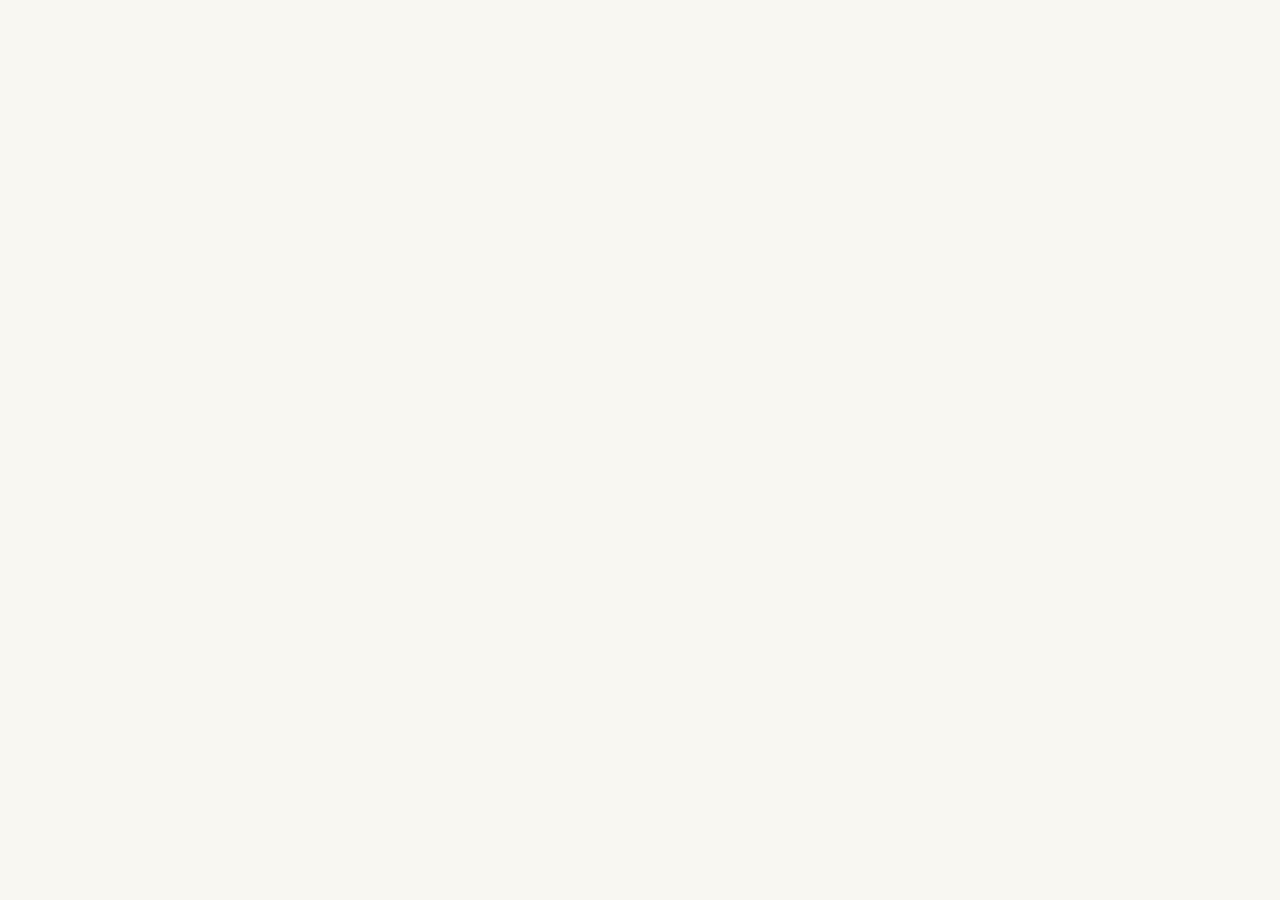
==== commit 04d5f3fe: "Deploy: Update frontend with IsocoreNutricion" ====
--- a/index.html
+++ b/index.html
@@ -1,871 +1,17 @@
 <!DOCTYPE html>
 <html lang="es">
 <head>
-    <meta charset="UTF-8">
-    <meta name="viewport" content="width=device-width, initial-scale=1.0">
-    <title data-i18n="title">Isocorefood Nutrición - Come bien, vive sano</title>
-    <link rel="preconnect" href="https://fonts.googleapis.com">
-    <link rel="preconnect" href="https://fonts.gstatic.com" crossorigin>
-    <link href="https://fonts.googleapis.com/css2?family=Inter:wght@300;400;500;600&family=Nunito:ital,wght@1,700&display=swap" rel="stylesheet">
-    <link rel="stylesheet" href="https://cdnjs.cloudflare.com/ajax/libs/font-awesome/6.4.0/css/all.min.css">
-    <style>
-        :root {
-            --verde: #1A3C2E; --lima: #8DC63F; --lima-claro: #EAF3DE; --crema: #F7F3E8;
-            --blanco: #FFFFFF; --carbon: #1C1C1C; --footer-bg: #0F2419;
-            --font-display: 'Nunito', sans-serif; --font-body: 'Inter', sans-serif;
-        }
-        * { margin: 0; padding: 0; box-sizing: border-box; }
-        body { font-family: var(--font-body); color: var(--carbon); background-color: var(--crema); line-height: 1.6; overflow-x: hidden; }
-        h1,h2,h3,h4,h5,h6 { font-family: var(--font-display); font-weight: 700; font-style: italic; letter-spacing: -0.02em; }
-        a { text-decoration: none; color: inherit; transition: color 0.2s ease; }
-        ul { list-style: none; }
-        .container { max-width: 1200px; margin: 0 auto; padding: 0 2rem; }
-        .btn { display: inline-block; padding: 0.8rem 1.5rem; border-radius: 50px; font-weight: 500; cursor: pointer; transition: transform 0.2s ease, box-shadow 0.2s ease; text-align: center; font-family: var(--font-body); }
-        .btn:hover { transform: translateY(-2px); }
-        .btn-lima { background-color: var(--lima); color: var(--verde); border: none; }
-        .btn-lima:hover { box-shadow: 0 4px 12px rgba(141,198,63,0.3); }
-        .btn-outline { background-color: transparent; color: var(--blanco); border: 1px solid var(--blanco); }
-        .btn-outline:hover { background-color: rgba(255,255,255,0.1); }
-        .em-lima { color: var(--lima); font-style: italic; }
-        .tag-small { font-size: 0.85rem; text-transform: uppercase; font-weight: 600; letter-spacing: 1px; color: var(--lima); }
-        /* NAVBAR */
-        .navbar { background-color: var(--verde); height: 64px; position: sticky; top: 0; z-index: 1000; display: flex; align-items: center; }
-        .navbar .container { display: flex; justify-content: space-between; align-items: center; width: 100%; }
-        .logo { font-family: var(--font-display); font-size: 24px; font-weight: 700; font-style: italic; color: var(--blanco); }
-        .logo span { color: var(--lima); }
-        .nav-links { display: flex; gap: 2rem; align-items: center; }
-        .nav-links a { color: rgba(255,255,255,0.75); font-weight: 400; }
-        .nav-links a:hover { color: var(--lima); }
-        .nav-controls { display: flex; align-items: center; gap: 1rem; }
-        .lang-switch { background: rgba(255,255,255,0.12); border: 1.5px solid rgba(255,255,255,0.3); color: white; padding: 5px 13px; border-radius: 50px; cursor: pointer; font-family: var(--font-body); font-size: 12px; font-weight: 600; letter-spacing: 1px; transition: all 0.2s; min-width: 48px; text-align: center; }
-        .lang-switch:hover { background: rgba(255,255,255,0.22); border-color: var(--lima); color: var(--lima); }
-        .hamburger { display: none; background: none; border: none; cursor: pointer; flex-direction: column; gap: 5px; padding: 4px; }
-        .hamburger span { display: block; width: 24px; height: 2px; background-color: white; transition: all 0.3s ease; }
-        /* HERO */
-        .hero { background-color: var(--verde); color: var(--blanco); padding: 6rem 0; position: relative; overflow: hidden; }
-        .hero-bg-letter { position: absolute; font-family: var(--font-display); font-size: 420px; color: rgba(141,198,63,0.08); top: 50%; left: 5%; transform: translateY(-50%); z-index: 0; line-height: 1; pointer-events: none; }
-        .hero .container { position: relative; z-index: 1; display: grid; grid-template-columns: 1fr 1fr; gap: 4rem; align-items: center; }
-        .eyebrow-badge { display: inline-block; background-color: rgba(141,198,63,0.18); color: var(--lima); padding: 0.4rem 1rem; border-radius: 50px; font-size: 0.85rem; font-weight: 600; letter-spacing: 1px; margin-bottom: 1.5rem; }
-        .hero h1 { font-size: 52px; line-height: 1.15; margin-bottom: 1.5rem; letter-spacing: -0.03em; }
-        .hero p { color: rgba(255,255,255,0.68); max-width: 400px; margin-bottom: 2.5rem; font-size: 1.1rem; }
-        .hero-buttons { display: flex; gap: 1rem; }
-        @keyframes float { 0%,100% { transform: translateY(0); } 50% { transform: translateY(-14px); } }
-        .hero-illustration { animation: float 4s ease-in-out infinite; position: relative; display: flex; justify-content: center; align-items: center; }
-        .bowl-mock { width: 350px; height: 350px; background: linear-gradient(135deg,rgba(141,198,63,0.2),rgba(141,198,63,0.05)); border-radius: 50%; border: 2px dashed rgba(141,198,63,0.3); display: flex; align-items: center; justify-content: center; font-size: 5rem; }
-        .floating-badge { position: absolute; bottom: 30px; right: 0; background: var(--lima); color: var(--verde); padding: 0.5rem 1rem; border-radius: 50px; font-weight: 600; font-size: 0.9rem; box-shadow: 0 10px 20px rgba(0,0,0,0.2); }
-        /* STATS */
-        .stats { background-color: var(--lima); padding: 2.5rem 0; }
-        .stats-grid { display: grid; grid-template-columns: repeat(4,1fr); gap: 2rem; text-align: center; }
-        .stat-item { position: relative; }
-        .stat-item:not(:last-child)::after { content:''; position: absolute; right: -1rem; top: 20%; height: 60%; width: 1px; background-color: rgba(26,60,46,0.2); }
-        .stat-number { font-family: var(--font-display); font-size: 30px; color: var(--verde); font-weight: 700; font-style: italic; margin-bottom: 0.3rem; }
-        .stat-label { color: var(--verde); font-size: 0.9rem; font-weight: 500; opacity: 0.8; }
-        /* CATALOG */
-        .catalog { padding: 5rem 0; }
-        .section-header { display: flex; justify-content: space-between; align-items: flex-end; margin-bottom: 2.5rem; }
-        .section-header h2 { font-size: 2.6rem; color: var(--carbon); margin-top: 0.5rem; letter-spacing: -0.03em; line-height: 1.15; }
-        .link-right { color: var(--verde); font-weight: 600; }
-        .link-right:hover { color: var(--lima); }
-        .filters { display: flex; flex-wrap: wrap; gap: 0.8rem; margin-bottom: 3rem; }
-        .filter-pill { padding: 0.5rem 1.2rem; border: 1px solid var(--verde); border-radius: 50px; background: transparent; color: var(--verde); cursor: pointer; font-weight: 500; font-size: 0.9rem; transition: all 0.2s; font-family: var(--font-body); }
-        .filter-pill:hover,.filter-pill.active { background-color: var(--verde); color: var(--blanco); }
-        .recipe-grid { display: grid; grid-template-columns: repeat(auto-fit,minmax(250px,1fr)); gap: 2rem; }
-        .recipe-card { background-color: var(--blanco); border-radius: 16px; overflow: hidden; box-shadow: 0 4px 6px rgba(0,0,0,0.02); transition: transform 0.3s ease, box-shadow 0.3s ease; position: relative; }
-        .recipe-card:hover { transform: translateY(-5px); box-shadow: 0 12px 24px rgba(0,0,0,0.06); }
-        .recipe-img { height: 150px; display: flex; align-items: center; justify-content: center; font-size: 4rem; }
-        .recipe-card:nth-child(1) .recipe-img { background-color: #ffe8d6; }
-        .recipe-card:nth-child(2) .recipe-img { background-color: #eaf3de; }
-        .recipe-card:nth-child(3) .recipe-img { background-color: #ffecd1; }
-        .recipe-card:nth-child(4) .recipe-img { background-color: #e2ece9; }
-        .recipe-badge { position: absolute; top: 1rem; right: 1rem; background: var(--lima); color: var(--verde); padding: 0.2rem 0.8rem; border-radius: 50px; font-size: 0.75rem; font-weight: 700; letter-spacing: 1px; }
-        .recipe-content { padding: 1.5rem; }
-        .recipe-category { font-size: 0.75rem; color: var(--lima); text-transform: uppercase; font-weight: 600; letter-spacing: 1px; margin-bottom: 0.5rem; display: block; }
-        .recipe-title { font-size: 1.05rem; font-family: var(--font-display); font-weight: 700; font-style: italic; margin-bottom: 1rem; line-height: 1.25; }
-        .recipe-meta { display: flex; gap: 1rem; font-size: 0.85rem; color: #666; margin-bottom: 1rem; }
-        .macros-grid { display: grid; grid-template-columns: repeat(4,1fr); gap: 0.5rem; }
-        .macro-pill { background-color: var(--lima-claro); padding: 0.4rem; border-radius: 8px; text-align: center; font-size: 0.75rem; color: var(--verde); }
-        .macro-pill strong { display: block; font-size: 0.85rem; }
-        /* BANNER */
-        .banner-cta { background-color: var(--verde); border-radius: 20px; margin: 2.5rem; padding: 4rem 2rem; text-align: center; color: var(--blanco); }
-        .banner-cta h2 { font-size: 2.6rem; margin-bottom: 2rem; font-weight: 700; letter-spacing: -0.03em; line-height: 1.15; }
-        /* BLOG */
-        .blog { background-color: var(--blanco); padding: 5rem 0; }
-        .blog-grid { display: grid; grid-template-columns: repeat(3,1fr); gap: 2rem; }
-        .blog-card { background-color: var(--blanco); border: 1px solid #eee; border-radius: 16px; overflow: hidden; transition: transform 0.3s ease, box-shadow 0.3s ease; }
-        .blog-card:hover { transform: translateY(-5px); box-shadow: 0 12px 24px rgba(0,0,0,0.06); }
-        .blog-card.featured { grid-column: span 2; }
-        .blog-img { height: 200px; background-color: #f5f5f5; display: flex; align-items: center; justify-content: center; font-size: 4rem; }
-        .blog-card.featured .blog-img { height: 300px; font-size: 6rem; }
-        .blog-content { padding: 2rem; }
-        .blog-tag { display: inline-block; background-color: var(--lima-claro); color: var(--verde); padding: 0.3rem 0.8rem; border-radius: 50px; font-size: 0.75rem; font-weight: 600; text-transform: uppercase; margin-bottom: 1rem; }
-        .blog-title { font-size: 1.4rem; font-family: var(--font-display); font-weight: 700; font-style: italic; margin-bottom: 1rem; line-height: 1.2; letter-spacing: -0.02em; }
-        .blog-card.featured .blog-title { font-size: 1.9rem; }
-        .blog-excerpt { color: #666; margin-bottom: 1.5rem; font-size: 0.95rem; }
-        .blog-meta { display: flex; align-items: center; justify-content: space-between; font-size: 0.85rem; color: #888; }
-        .blog-author { display: flex; align-items: center; gap: 0.8rem; }
-        .author-avatar { width: 32px; height: 32px; background-color: var(--lima); color: var(--verde); border-radius: 50%; display: flex; align-items: center; justify-content: center; font-weight: 600; font-size: 0.8rem; }
-        /* TESTIMONIALS */
-        .testimonials { background-color: var(--verde); color: var(--blanco); padding: 5rem 0; text-align: center; }
-        .testimonials h2 { font-size: 2.6rem; margin-bottom: 3rem; font-weight: 700; letter-spacing: -0.03em; line-height: 1.15; }
-        .testimonials-grid { display: grid; grid-template-columns: repeat(3,1fr); gap: 2rem; }
-        .testimonial-card { background-color: rgba(255,255,255,0.07); border: 1px solid rgba(255,255,255,0.1); border-radius: 16px; padding: 2rem; text-align: left; }
-        .stars { color: var(--lima); margin-bottom: 1rem; font-size: 1.2rem; }
-        .testimonial-text { font-style: italic; color: rgba(255,255,255,0.8); margin-bottom: 1.5rem; font-size: 1rem; }
-        .testimonial-author { color: var(--lima); font-weight: 500; font-size: 0.9rem; }
-        /* AUTH */
-        .auth-section { background: var(--crema); padding: 5rem 0; border-top: 1px solid rgba(26,60,46,0.08); }
-        .auth-wrapper { display: grid; grid-template-columns: 1fr 1fr; gap: 4rem; align-items: center; }
-        .auth-left h2 { font-size: 2.4rem; margin: 0.5rem 0 1rem; line-height: 1.2; letter-spacing: -0.03em; }
-        .auth-left p { color: #555; margin-bottom: 2rem; font-size: 1rem; line-height: 1.7; }
-        .auth-benefits { display: flex; flex-direction: column; gap: 0.9rem; }
-        .auth-benefits li { display: flex; align-items: center; gap: 0.75rem; font-size: 0.95rem; color: var(--carbon); font-weight: 500; }
-        .benefit-icon { font-size: 1.2rem; width: 32px; height: 32px; background: var(--lima-claro); border-radius: 8px; display: flex; align-items: center; justify-content: center; flex-shrink: 0; }
-        .auth-right { background: var(--blanco); border-radius: 20px; padding: 2.5rem; box-shadow: 0 8px 32px rgba(26,60,46,0.08); border: 1px solid rgba(26,60,46,0.06); }
-        .auth-tabs { display: flex; gap: 0; margin-bottom: 2rem; background: var(--crema); border-radius: 50px; padding: 4px; }
-        .auth-tab { flex: 1; padding: 0.6rem 1rem; border: none; background: transparent; border-radius: 50px; font-family: var(--font-body); font-size: 0.9rem; font-weight: 500; cursor: pointer; color: #888; transition: all 0.2s; }
-        .auth-tab.active { background: var(--verde); color: var(--blanco); font-weight: 600; }
-        .auth-form { display: none; }
-        .auth-form.active { display: block; }
-        .form-group { margin-bottom: 1.2rem; }
-        .form-group label { display: block; font-size: 0.85rem; font-weight: 600; color: var(--carbon); margin-bottom: 0.4rem; }
-        .form-group input { width: 100%; padding: 0.75rem 1rem; border: 1.5px solid #e0e0e0; border-radius: 10px; font-family: var(--font-body); font-size: 0.95rem; color: var(--carbon); background: var(--blanco); transition: border-color 0.2s, box-shadow 0.2s; outline: none; }
-        .form-group input:focus { border-color: var(--lima); box-shadow: 0 0 0 3px rgba(141,198,63,0.15); }
-        .input-pass { position: relative; }
-        .input-pass input { padding-right: 3rem; }
-        .toggle-pass { position: absolute; right: 0.75rem; top: 50%; transform: translateY(-50%); background: none; border: none; cursor: pointer; font-size: 1rem; opacity: 0.5; transition: opacity 0.2s; }
-        .toggle-pass:hover { opacity: 1; }
-        .form-footer { display: flex; justify-content: flex-end; margin-bottom: 1.2rem; margin-top: -0.5rem; }
-        .link-forgot { font-size: 0.82rem; color: var(--verde); font-weight: 500; text-decoration: underline; text-underline-offset: 2px; }
-        .link-forgot:hover { color: var(--lima); }
-        .form-check { display: flex; align-items: flex-start; gap: 0.6rem; margin-bottom: 1.5rem; font-size: 0.85rem; color: #555; }
-        .form-check input[type="checkbox"] { width: 16px; height: 16px; margin-top: 2px; accent-color: var(--lima); flex-shrink: 0; }
-        .form-check a { color: var(--verde); text-decoration: underline; }
-        .btn-full { width: 100%; padding: 0.9rem; font-size: 1rem; font-weight: 600; display: flex; align-items: center; justify-content: center; gap: 0.5rem; }
-        .auth-message { padding: 0.85rem 1rem; border-radius: 10px; font-size: 0.9rem; font-weight: 500; margin-bottom: 1.2rem; text-align: center; display: none; }
-        .auth-message.success { background: var(--lima-claro); color: #2d6011; border: 1px solid rgba(141,198,63,0.3); }
-        .auth-message.error { background: #fdecea; color: #c62828; border: 1px solid rgba(229,57,53,0.2); }
-        .recover-desc { color: #666; font-size: 0.92rem; margin-bottom: 1.5rem; line-height: 1.6; }
-        /* FOOTER */
-        .footer { background-color: var(--footer-bg); color: var(--blanco); padding: 5rem 0 2rem; }
-        .footer-grid { display: grid; grid-template-columns: 2fr 1fr 1fr 1fr; gap: 2rem; margin-bottom: 4rem; }
-        .footer-logo { margin-bottom: 1rem; display: block; }
-        .footer-tagline { color: rgba(255,255,255,0.6); font-size: 0.9rem; }
-        .footer h4 { font-family: var(--font-body); font-size: 1rem; margin-bottom: 1.5rem; color: rgba(255,255,255,0.9); font-style: normal; }
-        .footer-links li { margin-bottom: 0.8rem; }
-        .footer-links a { color: rgba(255,255,255,0.6); font-size: 0.9rem; }
-        .footer-links a:hover { color: var(--lima); }
-        .footer-bottom { text-align: center; border-top: 1px solid rgba(255,255,255,0.1); padding-top: 2rem; font-size: 0.85rem; color: rgba(255,255,255,0.5); }
-        /* RESPONSIVE */
-        @media (max-width: 992px) {
-            .hero .container { grid-template-columns: 1fr; text-align: center; }
-            .hero p { margin: 0 auto 2.5rem; }
-            .hero-buttons { justify-content: center; margin-bottom: 3rem; }
-            .hero-bg-letter { left: 50%; transform: translate(-50%,-50%); }
-            .stats-grid { grid-template-columns: repeat(2,1fr); gap: 2rem 0; }
-            .stat-item:nth-child(2)::after { display: none; }
-            .blog-grid { grid-template-columns: 1fr; }
-            .blog-card.featured { grid-column: span 1; }
-            .footer-grid { grid-template-columns: 1fr 1fr; }
-            .auth-wrapper { grid-template-columns: 1fr; gap: 2rem; }
-        }
-        @media (max-width: 768px) {
-            .nav-links { display: none; position: absolute; top: 64px; left: 0; right: 0; background-color: var(--verde); flex-direction: column; padding: 1.5rem 2rem; gap: 1.2rem; border-top: 1px solid rgba(255,255,255,0.1); z-index: 999; }
-            .nav-links.open { display: flex; }
-            .hamburger { display: flex; }
-            .stats-grid { grid-template-columns: 1fr; }
-            .stat-item::after { display: none; }
-            .recipe-grid { grid-template-columns: 1fr; }
-            .banner-cta { margin: 2.5rem 1rem; }
-            .testimonials-grid { grid-template-columns: 1fr; }
-            .footer-grid { grid-template-columns: 1fr; }
-            .section-header { flex-direction: column; align-items: flex-start; gap: 1rem; }
-            h1,h2,h3,h4,h5,h6 { hyphens: none; word-break: keep-all; overflow-wrap: break-word; }
-            .hero { padding: 4rem 0; }
-            .hero .container { padding: 0 1.5rem; }
-            .hero h1 { font-size: 2.1rem; line-height: 1.2; }
-            .hero-bg-letter { font-size: 220px; }
-            .section-header h2 { font-size: 1.9rem; }
-            .banner-cta h2 { font-size: 1.8rem; }
-            .testimonials h2 { font-size: 1.9rem; }
-            .auth-left { display: none; }
-            .auth-right { padding: 1.8rem; }
-        }
-    </style>
+  <meta charset="UTF-8" />
+  <meta name="viewport" content="width=device-width, initial-scale=1.0" />
+  <title>IsoCore Suplementos</title>
+  <link rel="preconnect" href="https://fonts.googleapis.com" />
+  <link rel="preconnect" href="https://fonts.gstatic.com" crossorigin />
+  <link href="https://fonts.googleapis.com/css2?family=Manrope:wght@300;400;500;600;700&display=swap" rel="stylesheet" />
+  <link rel="stylesheet" href="styles.css" />
 </head>
 <body>
+  <div id="app" class="app-shell"></div>
 
-<!-- NAVBAR -->
-<nav class="navbar">
-    <div class="container">
-        <a href="#" class="logo">Isocore<span>food</span></a>
-        <div class="nav-links" id="navLinks">
-            <a href="#" data-i18n="nav_inicio">Inicio</a>
-            <a href="#recetas" data-i18n="nav_recetas">Recetas</a>
-            <a href="#nutricion" data-i18n="nav_nutricion">Nutrición</a>
-            <a href="#blog" data-i18n="nav_blog">Blog</a>
-            <a href="#acceso" class="btn btn-lima" data-i18n="nav_empezar" style="padding:0.4rem 1.2rem;">Empezar</a>
-            <a href="#acceso" class="btn btn-outline" data-i18n="nav_ingresar" style="padding:0.4rem 1.2rem;" onclick="setTimeout(()=>{document.querySelector('[data-tab=login]').click()},100)">Ingresar a cuenta</a>
-        </div>
-        <div class="nav-controls">
-            <button id="langToggle" class="lang-switch" title="Cambiar idioma">ES</button>
-            <button class="hamburger" id="hamburger" aria-label="Menú">
-                <span></span><span></span><span></span>
-            </button>
-        </div>
-    </div>
-</nav>
-
-<!-- HERO -->
-<section class="hero">
-    <div class="hero-bg-letter">I</div>
-    <div class="container">
-        <div class="hero-text">
-            <div class="eyebrow-badge" data-i18n="hero_badge">NUTRICIÓN INTELIGENTE</div>
-            <h1 data-i18n="hero_title">Come bien, vive <span class="em-lima">sano.</span></h1>
-            <p data-i18n="hero_desc">Descubre recetas personalizadas, macros exactos y planes alimentarios diseñados para tu cuerpo y tus objetivos.</p>
-            <div class="hero-buttons">
-                <a href="#recetas" class="btn btn-lima" data-i18n="hero_btn1">Explorar recetas</a>
-                <a href="#acceso" class="btn btn-outline" data-i18n="hero_btn2">Ver planes</a>
-            </div>
-        </div>
-        <div class="hero-illustration">
-            <div class="bowl-mock">🥗</div>
-            <div class="floating-badge" data-i18n="hero_float_badge">480 kcal / balanceado</div>
-        </div>
-    </div>
-</section>
-
-<!-- STATS -->
-<section class="stats">
-    <div class="container stats-grid">
-        <div class="stat-item"><div class="stat-number">+1.200</div><div class="stat-label" data-i18n="stat_1">Recetas disponibles</div></div>
-        <div class="stat-item"><div class="stat-number">98%</div><div class="stat-label" data-i18n="stat_2">Macros calculados</div></div>
-        <div class="stat-item"><div class="stat-number">34k</div><div class="stat-label" data-i18n="stat_3">Usuarios activos</div></div>
-        <div class="stat-item"><div class="stat-number">4.9★</div><div class="stat-label" data-i18n="stat_4">Valoración media</div></div>
-    </div>
-</section>
-
-<!-- CATÁLOGO -->
-<section id="recetas" class="catalog container">
-    <div class="section-header">
-        <div>
-            <span class="tag-small" data-i18n="cat_tag">CATÁLOGO</span>
-            <h2 data-i18n="cat_title">Nutriciones <span class="em-lima">Personalizadas</span></h2>
-        </div>
-        <a href="#" class="link-right" data-i18n="cat_link">Ver todas →</a>
-    </div>
-    <div class="filters">
-        <button class="filter-pill active" data-filter="all" data-i18n="filter_all">Todos</button>
-        <button class="filter-pill" data-filter="proteina" data-i18n="filter_prot">Alto en proteína</button>
-        <button class="filter-pill" data-filter="carbos" data-i18n="filter_carb">Bajo en carbos</button>
-        <button class="filter-pill" data-filter="vegano" data-i18n="filter_veg">Vegano</button>
-        <button class="filter-pill" data-filter="rapidas" data-i18n="filter_fast">Rápidas</button>
-        <button class="filter-pill" data-filter="volumen" data-i18n="filter_vol">Volumen</button>
-    </div>
-    <div class="recipe-grid">
-        <div class="recipe-card" data-category="all rapidas">
-            <div class="recipe-img">🐟</div>
-            <div class="recipe-badge" data-i18n="badge_nuevo">NUEVO</div>
-            <div class="recipe-content">
-                <span class="recipe-category" data-i18n="cat_ensaladas">ENSALADAS</span>
-                <h3 class="recipe-title" data-i18n="rec_1_title">Bowl de salmón con quinoa y aguacate</h3>
-                <div class="recipe-meta"><span><i class="fa-regular fa-clock"></i> 15 min</span><span data-i18n="diff_facil"><i class="fa-solid fa-chart-simple"></i> Fácil</span></div>
-                <div class="macros-grid">
-                    <div class="macro-pill"><strong>480</strong> kcal</div>
-                    <div class="macro-pill"><strong>38g</strong> <span data-i18n="mac_prot">prot</span></div>
-                    <div class="macro-pill"><strong>32g</strong> <span data-i18n="mac_carb">carb</span></div>
-                    <div class="macro-pill"><strong>22g</strong> <span data-i18n="mac_gras">gra</span></div>
-                </div>
-            </div>
-        </div>
-        <div class="recipe-card" data-category="all proteina rapidas">
-            <div class="recipe-img">🍳</div>
-            <div class="recipe-content">
-                <span class="recipe-category" data-i18n="cat_desayunos">DESAYUNOS</span>
-                <h3 class="recipe-title" data-i18n="rec_2_title">Tortilla de claras con espinacas y feta</h3>
-                <div class="recipe-meta"><span><i class="fa-regular fa-clock"></i> 10 min</span><span data-i18n="diff_facil"><i class="fa-solid fa-chart-simple"></i> Fácil</span></div>
-                <div class="macros-grid">
-                    <div class="macro-pill"><strong>310</strong> kcal</div>
-                    <div class="macro-pill"><strong>42g</strong> <span data-i18n="mac_prot">prot</span></div>
-                    <div class="macro-pill"><strong>8g</strong> <span data-i18n="mac_carb">carb</span></div>
-                    <div class="macro-pill"><strong>14g</strong> <span data-i18n="mac_gras">gra</span></div>
-                </div>
-            </div>
-        </div>
-        <div class="recipe-card" data-category="all vegano carbos">
-            <div class="recipe-img">🍛</div>
-            <div class="recipe-content">
-                <span class="recipe-category" data-i18n="cat_vegano">VEGANO</span>
-                <h3 class="recipe-title" data-i18n="rec_3_title">Curry de garbanzos con leche de coco</h3>
-                <div class="recipe-meta"><span><i class="fa-regular fa-clock"></i> 25 min</span><span data-i18n="diff_media"><i class="fa-solid fa-chart-simple"></i> Media</span></div>
-                <div class="macros-grid">
-                    <div class="macro-pill"><strong>420</strong> kcal</div>
-                    <div class="macro-pill"><strong>18g</strong> <span data-i18n="mac_prot">prot</span></div>
-                    <div class="macro-pill"><strong>52g</strong> <span data-i18n="mac_carb">carb</span></div>
-                    <div class="macro-pill"><strong>16g</strong> <span data-i18n="mac_gras">gra</span></div>
-                </div>
-            </div>
-        </div>
-        <div class="recipe-card" data-category="all proteina volumen">
-            <div class="recipe-img">🍗</div>
-            <div class="recipe-badge" data-i18n="badge_top">TOP</div>
-            <div class="recipe-content">
-                <span class="recipe-category" data-i18n="cat_altas_prot">ALTAS PROTEÍNAS</span>
-                <h3 class="recipe-title" data-i18n="rec_4_title">Pollo al limón con batata y brócoli</h3>
-                <div class="recipe-meta"><span><i class="fa-regular fa-clock"></i> 30 min</span><span data-i18n="diff_facil"><i class="fa-solid fa-chart-simple"></i> Fácil</span></div>
-                <div class="macros-grid">
-                    <div class="macro-pill"><strong>550</strong> kcal</div>
-                    <div class="macro-pill"><strong>52g</strong> <span data-i18n="mac_prot">prot</span></div>
-                    <div class="macro-pill"><strong>44g</strong> <span data-i18n="mac_carb">carb</span></div>
-                    <div class="macro-pill"><strong>18g</strong> <span data-i18n="mac_gras">gra</span></div>
-                </div>
-            </div>
-        </div>
-    </div>
-</section>
-
-<!-- BANNER CTA -->
-<section class="container">
-    <div class="banner-cta">
-        <h2 data-i18n="banner_title">Tu plan nutricional <span class="em-lima">personalizado</span> en menos de 2 minutos</h2>
-        <a href="#acceso" class="btn btn-lima" style="font-size:1.1rem;padding:1rem 2rem;" data-i18n="banner_btn">Crear mi plan gratis</a>
-    </div>
-</section>
-
-<!-- BLOG -->
-<section id="blog" class="blog">
-    <div class="container">
-        <div class="section-header">
-            <div>
-                <span class="tag-small" data-i18n="blog_tag">BLOG & NUTRICIÓN</span>
-                <h2 data-i18n="blog_title">Aprende a comer <span class="em-lima">mejor</span></h2>
-            </div>
-            <a href="#" class="link-right" data-i18n="blog_link">Ver todos →</a>
-        </div>
-        <div class="blog-grid">
-            <div class="blog-card featured">
-                <div class="blog-img">⏱️</div>
-                <div class="blog-content">
-                    <span class="blog-tag" data-i18n="blog_tag_1">NUTRICIÓN</span>
-                    <h3 class="blog-title" data-i18n="blog_title_1">Por qué el timing de proteínas importa más de lo que crees para la recuperación muscular</h3>
-                    <p class="blog-excerpt" data-i18n="blog_desc_1">Descubre cómo distribuir tu ingesta proteica a lo largo del día puede marcar una diferencia real en tus resultados, según la ciencia más reciente.</p>
-                    <div class="blog-meta">
-                        <div class="blog-author"><div class="author-avatar">LC</div><span data-i18n="blog_auth_1">Laura Campos, nutricionista</span></div>
-                        <span>8 min <span data-i18n="lectura">lectura</span></span>
-                    </div>
-                </div>
-            </div>
-            <div class="blog-card">
-                <div class="blog-img">🍱</div>
-                <div class="blog-content">
-                    <span class="blog-tag" data-i18n="blog_tag_2">MEAL PREP</span>
-                    <h3 class="blog-title" data-i18n="blog_title_2">5 preparaciones semanales que te ahorran tiempo y calorías</h3>
-                    <div class="blog-meta" style="margin-top:1.5rem;">
-                        <div class="blog-author"><div class="author-avatar">MR</div><span>Mar Roca</span></div>
-                        <span>4 min</span>
-                    </div>
-                </div>
-            </div>
-            <div class="blog-card">
-                <div class="blog-img">🥑</div>
-                <div class="blog-content">
-                    <span class="blog-tag" data-i18n="blog_tag_3">SUPERALIMENTOS</span>
-                    <h3 class="blog-title" data-i18n="blog_title_3">Los 8 alimentos antiinflamatorios que deberías incluir esta semana</h3>
-                    <div class="blog-meta" style="margin-top:1.5rem;">
-                        <div class="blog-author"><div class="author-avatar">JS</div><span>Javier Serra</span></div>
-                        <span>5 min</span>
-                    </div>
-                </div>
-            </div>
-        </div>
-    </div>
-</section>
-
-<!-- TESTIMONIALS -->
-<section class="testimonials">
-    <div class="container">
-        <h2 data-i18n="test_title">Resultados reales, personas <span class="em-lima">reales</span></h2>
-        <div class="testimonials-grid">
-            <div class="testimonial-card">
-                <div class="stars">★★★★★</div>
-                <p class="testimonial-text" data-i18n="test_1">"Isocorefood cambió mi relación con la comida. Por fin entiendo qué como y por qué. Perdí 8 kg en 3 meses sin pasar hambre."</p>
-                <span class="testimonial-author">— Marta G., Madrid</span>
-            </div>
-            <div class="testimonial-card">
-                <div class="stars">★★★★★</div>
-                <p class="testimonial-text" data-i18n="test_2">"Las recetas son deliciosas y los macros están perfectamente calculados. Es la app que buscaba desde hace años para mis entrenamientos de crossfit."</p>
-                <span class="testimonial-author">— Adrián P., Barcelona</span>
-            </div>
-            <div class="testimonial-card">
-                <div class="stars">★★★★★</div>
-                <p class="testimonial-text" data-i18n="test_3">"Como nutricionista la recomiendo a todos mis pacientes. La base científica detrás de cada plan es sólida y actualizada."</p>
-                <span class="testimonial-author" data-i18n="test_auth_3">— Dra. Elena Valls, nutricionista</span>
-            </div>
-        </div>
-    </div>
-</section>
-
-<!-- AUTH SECTION -->
-<section id="acceso" class="auth-section">
-    <div class="container">
-        <div class="auth-wrapper">
-            <div class="auth-left">
-                <span class="tag-small" data-i18n="auth_tag">ACCESO</span>
-                <h2>Tu cuenta <span class="em-lima">Isocorefood</span></h2>
-                <p data-i18n="auth_desc">Accede a tu plan nutricional, recetas exclusivas y seguimiento personalizado.</p>
-                <ul class="auth-benefits">
-                    <li><span class="benefit-icon">🥗</span> <span data-i18n="benefit_1">+200 recetas VIP desbloqueadas</span></li>
-                    <li><span class="benefit-icon">🧬</span> <span data-i18n="benefit_2">Plan nutricional generado con IA</span></li>
-                    <li><span class="benefit-icon">📊</span> <span data-i18n="benefit_3">Seguimiento de macros diario</span></li>
-                    <li><span class="benefit-icon">💬</span> <span data-i18n="benefit_4">Soporte de nutricionista</span></li>
-                </ul>
-            </div>
-            <div class="auth-right">
-                <div class="auth-tabs">
-                    <button class="auth-tab active" data-tab="login" data-i18n="tab_login">Iniciar sesión</button>
-                    <button class="auth-tab" data-tab="registro" data-i18n="tab_registro">Registrarse</button>
-                </div>
-                <div class="auth-message" id="authMessage"></div>
-                <!-- LOGIN -->
-                <form class="auth-form active" id="formLogin" novalidate>
-                    <div class="form-group">
-                        <label data-i18n="label_email">Email</label>
-                        <input type="email" id="loginEmail" placeholder="tu@email.com" required>
-                    </div>
-                    <div class="form-group">
-                        <label data-i18n="label_pass">Contraseña</label>
-                        <div class="input-pass">
-                            <input type="password" id="loginPassword" placeholder="••••••••" required>
-                            <button type="button" class="toggle-pass" data-target="loginPassword">👁</button>
-                        </div>
-                    </div>
-                    <div class="form-footer">
-                        <a href="#" class="link-forgot" id="linkForgot" data-i18n="link_forgot">¿Olvidaste tu contraseña?</a>
-                    </div>
-                    <button type="submit" class="btn btn-lima btn-full">
-                        <span class="btn-text" data-i18n="btn_login">Iniciar sesión</span>
-                        <span class="btn-loader" style="display:none;">⏳</span>
-                    </button>
-                </form>
-                <!-- REGISTRO -->
-                <form class="auth-form" id="formRegistro" novalidate>
-                    <div class="form-group">
-                        <label data-i18n="label_nombre">Nombre</label>
-                        <input type="text" id="regNombre" placeholder="Tu nombre" required>
-                    </div>
-                    <div class="form-group">
-                        <label data-i18n="label_email">Email</label>
-                        <input type="email" id="regEmail" placeholder="tu@email.com" required>
-                    </div>
-                    <div class="form-group">
-                        <label data-i18n="label_pass">Contraseña</label>
-                        <div class="input-pass">
-                            <input type="password" id="regPassword" placeholder="Mínimo 8 caracteres" required>
-                            <button type="button" class="toggle-pass" data-target="regPassword">👁</button>
-                        </div>
-                    </div>
-                    <div class="form-group">
-                        <label data-i18n="label_pass2">Repite contraseña</label>
-                        <div class="input-pass">
-                            <input type="password" id="regPassword2" placeholder="••••••••" required>
-                            <button type="button" class="toggle-pass" data-target="regPassword2">👁</button>
-                        </div>
-                    </div>
-                    <div class="form-check">
-                        <input type="checkbox" id="aceptaTerminos">
-                        <label for="aceptaTerminos" data-i18n="label_terminos">Acepto los <a href="#">términos y condiciones</a></label>
-                    </div>
-                    <button type="submit" class="btn btn-lima btn-full">
-                        <span class="btn-text" data-i18n="btn_registro">Crear cuenta gratis</span>
-                        <span class="btn-loader" style="display:none;">⏳</span>
-                    </button>
-                </form>
-                <!-- RECUPERAR -->
-                <form class="auth-form" id="formRecuperar" novalidate>
-                    <p class="recover-desc" data-i18n="recover_desc">Introduce tu email y te enviaremos un enlace para restablecer tu contraseña.</p>
-                    <div class="form-group">
-                        <label data-i18n="label_email">Email</label>
-                        <input type="email" id="recEmail" placeholder="tu@email.com" required>
-                    </div>
-                    <button type="submit" class="btn btn-lima btn-full">
-                        <span class="btn-text" data-i18n="btn_recover">Enviar enlace</span>
-                        <span class="btn-loader" style="display:none;">⏳</span>
-                    </button>
-                    <div style="text-align:center;margin-top:1rem;">
-                        <a href="#" class="link-forgot" id="linkBackLogin" data-i18n="link_back_login">← Volver al login</a>
-                    </div>
-                </form>
-            </div>
-        </div>
-    </div>
-</section>
-
-<!-- FOOTER -->
-<footer class="footer">
-    <div class="container">
-        <div class="footer-grid">
-            <div>
-                <a href="#" class="logo footer-logo">Isocore<span>food</span></a>
-                <p class="footer-tagline" data-i18n="footer_tagline">Nutrición inteligente para tu vida</p>
-            </div>
-            <div>
-                <h4 data-i18n="footer_prod">PRODUCTO</h4>
-                <ul class="footer-links">
-                    <li><a href="#" data-i18n="footer_l1">Recetas</a></li>
-                    <li><a href="#" data-i18n="footer_l2">Planes</a></li>
-                    <li><a href="#" data-i18n="footer_l3">Calculadora</a></li>
-                    <li><a href="#" data-i18n="footer_l4">App móvil</a></li>
-                </ul>
-            </div>
-            <div>
-                <h4 data-i18n="footer_apr">APRENDE</h4>
-                <ul class="footer-links">
-                    <li><a href="#" data-i18n="footer_l5">Blog</a></li>
-                    <li><a href="#" data-i18n="footer_l6">Guías</a></li>
-                    <li><a href="#" data-i18n="footer_l7">Podcast</a></li>
-                </ul>
-            </div>
-            <div>
-                <h4 data-i18n="footer_emp">EMPRESA</h4>
-                <ul class="footer-links">
-                    <li><a href="#" data-i18n="footer_l8">Sobre nosotros</a></li>
-                    <li><a href="#" data-i18n="footer_l9">Contacto</a></li>
-                    <li><a href="#" data-i18n="footer_l10">Privacidad</a></li>
-                </ul>
-            </div>
-        </div>
-        <div class="footer-bottom">
-            <p data-i18n="footer_copy">© 2026 Isocorefood Nutrición. Todos los derechos reservados.</p>
-            <p style="margin-top:0.5rem;" data-i18n="footer_love">Hecho con amor para tu salud</p>
-        </div>
-    </div>
-</footer>
-
-<script>
-document.addEventListener('DOMContentLoaded', function() {
-
-    const N8N_BASE_URL = 'https://n8n.srv1569124.hstgr.cloud/webhook';
-
-    // Filtros recetas
-    const filterBtns = document.querySelectorAll('.filter-pill');
-    const recipeCards = document.querySelectorAll('.recipe-card');
-    filterBtns.forEach(btn => {
-        btn.addEventListener('click', () => {
-            filterBtns.forEach(b => b.classList.remove('active'));
-            btn.classList.add('active');
-            const filter = btn.getAttribute('data-filter');
-            recipeCards.forEach(card => {
-                card.style.display = (filter === 'all' || card.getAttribute('data-category').includes(filter)) ? 'block' : 'none';
-            });
-        });
-    });
-
-    // Traducciones
-    const translations = {
-        es: {
-            title: "Isocorefood Nutrición - Come bien, vive sano",
-            nav_inicio: "Inicio", nav_recetas: "Recetas", nav_nutricion: "Nutrición", nav_blog: "Blog",
-            nav_empezar: "Empezar", nav_ingresar: "Ingresar a cuenta",
-            hero_badge: "NUTRICIÓN INTELIGENTE",
-            hero_title: "Come bien, vive <span class='em-lima'>sano.</span>",
-            hero_desc: "Descubre recetas personalizadas, macros exactos y planes alimentarios diseñados para tu cuerpo y tus objetivos.",
-            hero_btn1: "Explorar recetas", hero_btn2: "Ver planes", hero_float_badge: "480 kcal / balanceado",
-            stat_1: "Recetas disponibles", stat_2: "Macros calculados", stat_3: "Usuarios activos", stat_4: "Valoración media",
-            cat_tag: "CATÁLOGO", cat_title: "Recetas para cada <span class='em-lima'>objetivo</span>", cat_link: "Ver todas →",
-            filter_all: "Todos", filter_prot: "Alto en proteína", filter_carb: "Bajo en carbos", filter_veg: "Vegano", filter_fast: "Rápidas", filter_vol: "Volumen",
-            badge_nuevo: "NUEVO", badge_top: "TOP",
-            cat_ensaladas: "ENSALADAS", cat_desayunos: "DESAYUNOS", cat_vegano: "VEGANO", cat_altas_prot: "ALTAS PROTEÍNAS",
-            rec_1_title: "Bowl de salmón con quinoa y aguacate", rec_2_title: "Tortilla de claras con espinacas y feta",
-            rec_3_title: "Curry de garbanzos con leche de coco", rec_4_title: "Pollo al limón con batata y brócoli",
-            diff_facil: "<i class='fa-solid fa-chart-simple'></i> Fácil", diff_media: "<i class='fa-solid fa-chart-simple'></i> Media",
-            mac_prot: "prot", mac_carb: "carb", mac_gras: "gra",
-            banner_title: "Tu plan nutricional <span class='em-lima'>personalizado</span> en menos de 2 minutos", banner_btn: "Crear mi plan gratis",
-            blog_tag: "BLOG & NUTRICIÓN", blog_title: "Aprende a comer <span class='em-lima'>mejor</span>", blog_link: "Ver todos →",
-            blog_tag_1: "NUTRICIÓN", blog_tag_2: "MEAL PREP", blog_tag_3: "SUPERALIMENTOS",
-            blog_title_1: "Por qué el timing de proteínas importa más de lo que crees para la recuperación muscular",
-            blog_desc_1: "Descubre cómo distribuir tu ingesta proteica a lo largo del día puede marcar una diferencia real en tus resultados, según la ciencia más reciente.",
-            blog_auth_1: "Laura Campos, nutricionista",
-            blog_title_2: "5 preparaciones semanales que te ahorran tiempo y calorías",
-            blog_title_3: "Los 8 alimentos antiinflamatorios que deberías incluir esta semana",
-            lectura: "lectura",
-            test_title: "Resultados reales, personas <span class='em-lima'>reales</span>",
-            test_1: '"Isocorefood cambió mi relación con la comida. Por fin entiendo qué como y por qué. Perdí 8 kg en 3 meses sin pasar hambre."',
-            test_2: '"Las recetas son deliciosas y los macros están perfectamente calculados. Es la app que buscaba desde hace años para mis entrenamientos de crossfit."',
-            test_3: '"Como nutricionista la recomiendo a todos mis pacientes. La base científica detrás de cada plan es sólida y actualizada."',
-            test_auth_3: "— Dra. Elena Valls, nutricionista",
-            auth_tag: "ACCESO", auth_desc: "Accede a tu plan nutricional, recetas exclusivas y seguimiento personalizado.",
-            benefit_1: "+200 recetas VIP desbloqueadas", benefit_2: "Plan nutricional generado con IA",
-            benefit_3: "Seguimiento de macros diario", benefit_4: "Soporte de nutricionista",
-            tab_login: "Iniciar sesión", tab_registro: "Registrarse",
-            label_email: "Email", label_pass: "Contraseña", label_pass2: "Repite contraseña", label_nombre: "Nombre",
-            label_terminos: "Acepto los <a href='#'>términos y condiciones</a>",
-            link_forgot: "¿Olvidaste tu contraseña?", link_back_login: "← Volver al login",
-            btn_login: "Iniciar sesión", btn_registro: "Crear cuenta gratis", btn_recover: "Enviar enlace",
-            recover_desc: "Introduce tu email y te enviaremos un enlace para restablecer tu contraseña.",
-            footer_tagline: "Nutrición inteligente para tu vida",
-            footer_prod: "PRODUCTO", footer_apr: "APRENDE", footer_emp: "EMPRESA",
-            footer_l1: "Recetas", footer_l2: "Planes", footer_l3: "Calculadora", footer_l4: "App móvil",
-            footer_l5: "Blog", footer_l6: "Guías", footer_l7: "Podcast",
-            footer_l8: "Sobre nosotros", footer_l9: "Contacto", footer_l10: "Privacidad",
-            footer_copy: "© 2026 Isocorefood Nutrición. Todos los derechos reservados.",
-            footer_love: "Hecho con amor para tu salud"
-        },
-        ca: {
-            title: "Isocorefood Nutrició - Menja bé, viu sa",
-            nav_inicio: "Inici", nav_recetas: "Receptes", nav_nutricion: "Nutrició", nav_blog: "Blog",
-            nav_empezar: "Començar", nav_ingresar: "Accedir al compte",
-            hero_badge: "NUTRICIÓ INTEL·LIGENT",
-            hero_title: "Menja bé, viu <span class='em-lima'>sa.</span>",
-            hero_desc: "Descobreix receptes personalitzades, macros exactes i plans alimentaris dissenyats per al teu cos i els teus objectius.",
-            hero_btn1: "Explorar receptes", hero_btn2: "Veure plans", hero_float_badge: "480 kcal / equilibrat",
-            stat_1: "Receptes disponibles", stat_2: "Macros calculats", stat_3: "Usuaris actius", stat_4: "Valoració mitjana",
-            cat_tag: "CATÀLEG", cat_title: "Receptes per a cada <span class='em-lima'>objectiu</span>", cat_link: "Veure totes →",
-            filter_all: "Tots", filter_prot: "Alt en proteïna", filter_carb: "Baix en carbohidrats", filter_veg: "Vegà", filter_fast: "Ràpides", filter_vol: "Volum",
-            badge_nuevo: "NOU", badge_top: "TOP",
-            cat_ensaladas: "AMANIDES", cat_desayunos: "ESMORZARS", cat_vegano: "VEGÀ", cat_altas_prot: "ALTES PROTEÏNES",
-            rec_1_title: "Bol de salmó amb quinoa i alvocat", rec_2_title: "Truita de clares amb espinacs i feta",
-            rec_3_title: "Curri de cigrons amb llet de coco", rec_4_title: "Pollastre a la llimona amb moniato i bròcoli",
-            diff_facil: "<i class='fa-solid fa-chart-simple'></i> Fàcil", diff_media: "<i class='fa-solid fa-chart-simple'></i> Mitjana",
-            mac_prot: "prot", mac_carb: "carb", mac_gras: "gra",
-            banner_title: "El teu pla nutricional <span class='em-lima'>personalitzat</span> en menys de 2 minuts", banner_btn: "Crear el meu pla gratis",
-            blog_tag: "BLOG I NUTRICIÓ", blog_title: "Aprèn a menjar <span class='em-lima'>millor</span>", blog_link: "Veure tots →",
-            blog_tag_1: "NUTRICIÓ", blog_tag_2: "MEAL PREP", blog_tag_3: "SUPERALIMENTS",
-            blog_title_1: "Per què el timing de proteïnes importa més del que creus per a la recuperació muscular",
-            blog_desc_1: "Descobreix com distribuir la teva ingesta proteica al llarg del dia pot marcar una diferència real en els teus resultats, segons la ciència més recent.",
-            blog_auth_1: "Laura Campos, nutricionista",
-            blog_title_2: "5 preparacions setmanals que t'estalvien temps i calories",
-            blog_title_3: "Els 8 aliments antiinflamatoris que hauries d'incloure aquesta setmana",
-            lectura: "lectura",
-            test_title: "Resultats reals, persones <span class='em-lima'>reals</span>",
-            test_1: '"Isocorefood va canviar la meva relació amb el menjar. Per fi entenc què menjo i per què. Vaig perdre 8 kg en 3 mesos sense passar gana."',
-            test_2: '"Les receptes són delicioses i els macros estan perfectament calculats. És l\'app que buscava des de fa anys per als meus entrenaments de crossfit."',
-            test_3: '"Com a nutricionista la recomano a tots els meus pacients. La base científica darrere de cada pla és sòlida i actualitzada."',
-            test_auth_3: "— Dra. Elena Valls, nutricionista",
-            auth_tag: "ACCÉS", auth_desc: "Accedeix al teu pla nutricional, receptes exclusives i seguiment personalitzat.",
-            benefit_1: "+200 receptes VIP desbloquejades", benefit_2: "Pla nutricional generat amb IA",
-            benefit_3: "Seguiment de macros diari", benefit_4: "Suport de nutricionista",
-            tab_login: "Iniciar sessió", tab_registro: "Registrar-se",
-            label_email: "Email", label_pass: "Contrasenya", label_pass2: "Repeteix contrasenya", label_nombre: "Nom",
-            label_terminos: "Accepto els <a href='#'>termes i condicions</a>",
-            link_forgot: "Has oblidat la contrasenya?", link_back_login: "← Tornar al login",
-            btn_login: "Iniciar sessió", btn_registro: "Crear compte gratis", btn_recover: "Enviar enllaç",
-            recover_desc: "Introdueix el teu email i t'enviarem un enllaç per restablir la teva contrasenya.",
-            footer_tagline: "Nutrició intel·ligent per a la teva vida",
-            footer_prod: "PRODUCTE", footer_apr: "APRÈN", footer_emp: "EMPRESA",
-            footer_l1: "Receptes", footer_l2: "Plans", footer_l3: "Calculadora", footer_l4: "App mòbil",
-            footer_l5: "Blog", footer_l6: "Guies", footer_l7: "Podcast",
-            footer_l8: "Sobre nosaltres", footer_l9: "Contacte", footer_l10: "Privacitat",
-            footer_copy: "© 2026 Isocorefood Nutrició. Tots els drets reservats.",
-            footer_love: "Fet amb amor per a la teva salut"
-        },
-        en: {
-            title: "Isocorefood Nutrition - Eat well, live healthy",
-            nav_inicio: "Home", nav_recetas: "Recipes", nav_nutricion: "Nutrition", nav_blog: "Blog",
-            nav_empezar: "Get started", nav_ingresar: "My account",
-            hero_badge: "SMART NUTRITION",
-            hero_title: "Eat well, live <span class='em-lima'>healthy.</span>",
-            hero_desc: "Discover personalised recipes, accurate macros and meal plans designed for your body and your goals.",
-            hero_btn1: "Explore recipes", hero_btn2: "View plans", hero_float_badge: "480 kcal / balanced",
-            stat_1: "Recipes available", stat_2: "Calculated macros", stat_3: "Active users", stat_4: "Average rating",
-            cat_tag: "CATALOGUE", cat_title: "Recipes for every <span class='em-lima'>goal</span>", cat_link: "View all →",
-            filter_all: "All", filter_prot: "High protein", filter_carb: "Low carb", filter_veg: "Vegan", filter_fast: "Quick", filter_vol: "Bulking",
-            badge_nuevo: "NEW", badge_top: "TOP",
-            cat_ensaladas: "SALADS", cat_desayunos: "BREAKFAST", cat_vegano: "VEGAN", cat_altas_prot: "HIGH PROTEIN",
-            rec_1_title: "Salmon bowl with quinoa and avocado", rec_2_title: "Egg white omelette with spinach and feta",
-            rec_3_title: "Chickpea curry with coconut milk", rec_4_title: "Lemon chicken with sweet potato and broccoli",
-            diff_facil: "<i class='fa-solid fa-chart-simple'></i> Easy", diff_media: "<i class='fa-solid fa-chart-simple'></i> Medium",
-            mac_prot: "prot", mac_carb: "carb", mac_gras: "fat",
-            banner_title: "Your <span class='em-lima'>personalised</span> nutrition plan in under 2 minutes", banner_btn: "Create my free plan",
-            blog_tag: "BLOG & NUTRITION", blog_title: "Learn to eat <span class='em-lima'>better</span>", blog_link: "View all →",
-            blog_tag_1: "NUTRITION", blog_tag_2: "MEAL PREP", blog_tag_3: "SUPERFOODS",
-            blog_title_1: "Why protein timing matters more than you think for muscle recovery",
-            blog_desc_1: "Discover how spreading your protein intake throughout the day can make a real difference to your results, according to the latest science.",
-            blog_auth_1: "Laura Campos, nutritionist",
-            blog_title_2: "5 weekly meal prep ideas that save you time and calories",
-            blog_title_3: "The 8 anti-inflammatory foods you should add to your diet this week",
-            lectura: "read",
-            test_title: "Real results, <span class='em-lima'>real</span> people",
-            test_1: '"Isocorefood changed my relationship with food. I finally understand what I eat and why. I lost 8 kg in 3 months without feeling hungry."',
-            test_2: '"The recipes are delicious and the macros are perfectly calculated. This is the app I\'ve been looking for for years for my crossfit training."',
-            test_3: '"As a nutritionist I recommend it to all my patients. The science behind each plan is solid and up to date."',
-            test_auth_3: "— Dr. Elena Valls, nutritionist",
-            auth_tag: "ACCESS", auth_desc: "Access your nutrition plan, exclusive recipes and personalised tracking.",
-            benefit_1: "+200 VIP recipes unlocked", benefit_2: "AI-generated nutrition plan",
-            benefit_3: "Daily macro tracking", benefit_4: "Nutritionist support",
-            tab_login: "Sign in", tab_registro: "Sign up",
-            label_email: "Email", label_pass: "Password", label_pass2: "Repeat password", label_nombre: "Name",
-            label_terminos: "I accept the <a href='#'>terms and conditions</a>",
-            link_forgot: "Forgot your password?", link_back_login: "← Back to login",
-            btn_login: "Sign in", btn_registro: "Create free account", btn_recover: "Send link",
-            recover_desc: "Enter your email and we'll send you a link to reset your password.",
-            footer_tagline: "Smart nutrition for your life",
-            footer_prod: "PRODUCT", footer_apr: "LEARN", footer_emp: "COMPANY",
-            footer_l1: "Recipes", footer_l2: "Plans", footer_l3: "Calculator", footer_l4: "Mobile app",
-            footer_l5: "Blog", footer_l6: "Guides", footer_l7: "Podcast",
-            footer_l8: "About us", footer_l9: "Contact", footer_l10: "Privacy",
-            footer_copy: "© 2026 Isocorefood Nutrition. All rights reserved.",
-            footer_love: "Made with love for your health"
-        }
-    };
-
-    const langs = ['es', 'ca', 'en'];
-    let currentLangIndex = 0;
-    const langToggleBtn = document.getElementById('langToggle');
-
-    function setLanguage(lang) {
-        document.querySelectorAll('[data-i18n]').forEach(el => {
-            const key = el.getAttribute('data-i18n');
-            if (translations[lang] && translations[lang][key] !== undefined) {
-                el.innerHTML = translations[lang][key];
-            }
-        });
-        document.title = translations[lang].title || document.title;
-        document.documentElement.lang = lang;
-        langToggleBtn.textContent = lang.toUpperCase();
-    }
-
-    langToggleBtn.addEventListener('click', () => {
-        currentLangIndex = (currentLangIndex + 1) % langs.length;
-        setLanguage(langs[currentLangIndex]);
-    });
-
-    // Hamburguesa
-    const hamburger = document.getElementById('hamburger');
-    const navLinks = document.getElementById('navLinks');
-    hamburger.addEventListener('click', () => navLinks.classList.toggle('open'));
-    navLinks.querySelectorAll('a').forEach(link => {
-        link.addEventListener('click', () => navLinks.classList.remove('open'));
-    });
-
-    // Auth tabs
-    document.querySelectorAll('.auth-tab').forEach(tab => {
-        tab.addEventListener('click', () => {
-            document.querySelectorAll('.auth-tab').forEach(t => t.classList.remove('active'));
-            document.querySelectorAll('.auth-form').forEach(f => f.classList.remove('active'));
-            tab.classList.add('active');
-            document.getElementById('form' + tab.dataset.tab.charAt(0).toUpperCase() + tab.dataset.tab.slice(1)).classList.add('active');
-            hideMessage();
-        });
-    });
-
-    // Ver/ocultar contraseña
-    document.querySelectorAll('.toggle-pass').forEach(btn => {
-        btn.addEventListener('click', () => {
-            const input = document.getElementById(btn.dataset.target);
-            input.type = input.type === 'password' ? 'text' : 'password';
-            btn.textContent = input.type === 'password' ? '👁' : '🙈';
-        });
-    });
-
-    // Recuperar contraseña
-    document.getElementById('linkForgot').addEventListener('click', (e) => {
-        e.preventDefault();
-        document.querySelectorAll('.auth-tab').forEach(t => t.classList.remove('active'));
-        document.querySelectorAll('.auth-form').forEach(f => f.classList.remove('active'));
-        document.getElementById('formRecuperar').classList.add('active');
-        hideMessage();
-    });
-    document.getElementById('linkBackLogin').addEventListener('click', (e) => {
-        e.preventDefault();
-        document.querySelectorAll('.auth-tab').forEach(t => t.classList.toggle('active', t.dataset.tab === 'login'));
-        document.querySelectorAll('.auth-form').forEach(f => f.classList.remove('active'));
-        document.getElementById('formLogin').classList.add('active');
-        hideMessage();
-    });
-
-    function showMessage(text, type) {
-        const msg = document.getElementById('authMessage');
-        msg.textContent = text;
-        msg.className = 'auth-message ' + type;
-        msg.style.display = 'block';
-    }
-    function hideMessage() {
-        const msg = document.getElementById('authMessage');
-        msg.style.display = 'none';
-        msg.className = 'auth-message';
-    }
-    function setLoading(form, loading) {
-        const btn = form.querySelector('button[type="submit"]');
-        btn.querySelector('.btn-text').style.display = loading ? 'none' : 'inline';
-        btn.querySelector('.btn-loader').style.display = loading ? 'inline' : 'none';
-        btn.disabled = loading;
-    }
-
-    // LOGIN
-    document.getElementById('formLogin').addEventListener('submit', async (e) => {
-        e.preventDefault();
-        const email = document.getElementById('loginEmail').value.trim();
-        const password = document.getElementById('loginPassword').value;
-        if (!email || !password) return showMessage('Rellena todos los campos', 'error');
-        setLoading(e.target, true); hideMessage();
-        try {
-            const res = await fetch(`${N8N_BASE_URL}/login`, {
-                method: 'POST', headers: {'Content-Type': 'application/json'},
-                body: JSON.stringify({ email, password })
-            });
-            const data = await res.json();
-            if (data.success) {
-                localStorage.setItem('icf_token', data.token);
-                localStorage.setItem('icf_user', JSON.stringify({ email: data.email, nombre: data.nombre, plan: data.plan }));
-                showMessage('¡Bienvenida/o de nuevo! 🎉', 'success');
-                setTimeout(() => location.reload(), 3000);
-            } else {
-                showMessage(data.mensaje || 'Email o contraseña incorrectos', 'error');
-            }
-        } catch(err) {
-            showMessage('Error de conexión. Inténtalo de nuevo.', 'error');
-        } finally { setLoading(e.target, false); }
-    });
-
-    // REGISTRO
-    document.getElementById('formRegistro').addEventListener('submit', async (e) => {
-        e.preventDefault();
-        const nombre = document.getElementById('regNombre').value.trim();
-        const email = document.getElementById('regEmail').value.trim();
-        const password = document.getElementById('regPassword').value;
-        const password2 = document.getElementById('regPassword2').value;
-        const terminos = document.getElementById('aceptaTerminos').checked;
-        if (!nombre || !email || !password || !password2) return showMessage('Rellena todos los campos', 'error');
-        if (password !== password2) return showMessage('Las contraseñas no coinciden', 'error');
-        if (password.length < 8) return showMessage('La contraseña debe tener mínimo 8 caracteres', 'error');
-        if (!terminos) return showMessage('Debes aceptar los términos y condiciones', 'error');
-        setLoading(e.target, true); hideMessage();
-        try {
-            const res = await fetch(`${N8N_BASE_URL}/registro`, {
-                method: 'POST', headers: {'Content-Type': 'application/json'},
-                body: JSON.stringify({ nombre, email, password })
-            });
-            const data = await res.json();
-            if (data.success) {
-                showMessage('¡Cuenta creada! Bienvenida/o a IsocoreNutricion. 📧', 'success');
-                e.target.reset();
-            } else {
-                showMessage(data.mensaje || 'Error al crear la cuenta', 'error');
-            }
-        } catch(err) {
-            showMessage('Error de conexión. Inténtalo de nuevo.', 'error');
-        } finally { setLoading(e.target, false); }
-    });
-
-    // RECUPERAR
-    document.getElementById('formRecuperar').addEventListener('submit', async (e) => {
-        e.preventDefault();
-        const email = document.getElementById('recEmail').value.trim();
-        if (!email) return showMessage('Introduce tu email', 'error');
-        setLoading(e.target, true); hideMessage();
-        try {
-            await fetch(`${N8N_BASE_URL}/recuperar`, {
-                method: 'POST', headers: {'Content-Type': 'application/json'},
-                body: JSON.stringify({ email })
-            });
-            showMessage('Si el email existe, recibirás el enlace en breve. 📧', 'success');
-            e.target.reset();
-        } catch(err) {
-            showMessage('Error de conexión. Inténtalo de nuevo.', 'error');
-        } finally { setLoading(e.target, false); }
-    });
-
-});
-</script>
+  <script type="module" src="./src/index.js"></script>
 </body>
 </html>
--- a/styles.css
+++ b/styles.css
@@ -0,0 +1,433 @@
+:root {
+  color-scheme: light;
+  font-family: 'Manrope', sans-serif;
+  background: #F8F7F2;
+  color: #11221C;
+  font-size: 16px;
+  line-height: 1.6;
+}
+
+* {
+  box-sizing: border-box;
+}
+
+html, body {
+  margin: 0;
+  min-height: 100%;
+  background: #F8F7F2;
+}
+
+body {
+  overflow-x: hidden;
+}
+
+button {
+  font: inherit;
+  border: none;
+  cursor: pointer;
+}
+
+input {
+  font: inherit;
+}
+
+img {
+  display: block;
+  max-width: 100%;
+}
+
+.app-shell {
+  display: grid;
+  grid-template-columns: minmax(0, 1fr) 420px;
+  gap: 32px;
+  min-height: 100vh;
+  padding: 32px;
+}
+
+.page-shell {
+  width: 100%;
+}
+
+.section {
+  margin-bottom: 40px;
+}
+
+.header-line {
+  display: flex;
+  justify-content: flex-start;
+}
+
+.ghost-button {
+  background: rgba(24, 74, 58, 0.08);
+  color: #184A3A;
+  border-radius: 999px;
+  padding: 12px 18px;
+  font-weight: 600;
+}
+
+.page-title-block {
+  margin-top: 22px;
+}
+
+.eyebrow {
+  display: block;
+  margin-bottom: 12px;
+  font-size: 0.95rem;
+  text-transform: uppercase;
+  letter-spacing: 0.18em;
+  color: #184A3A;
+  font-weight: 700;
+}
+
+h1 {
+  margin: 0;
+  font-size: clamp(2.4rem, 3vw, 3.4rem);
+  line-height: 1.02;
+  max-width: 780px;
+}
+
+.section-heading {
+  display: flex;
+  justify-content: space-between;
+  gap: 24px;
+  align-items: flex-end;
+}
+
+.section-heading h2 {
+  margin: 0;
+  font-size: 2rem;
+  line-height: 1.08;
+}
+
+.section-copy {
+  margin: 0;
+  color: #5F6D62;
+  max-width: 420px;
+}
+
+.search-section {
+  padding: 34px;
+  background: #FFFFFF;
+  border-radius: 32px;
+  box-shadow: 0 22px 60px rgba(17, 34, 28, 0.06);
+}
+
+.search-group {
+  display: grid;
+  gap: 18px;
+}
+
+.search-label {
+  font-size: 1rem;
+  font-weight: 600;
+  color: #184A3A;
+}
+
+.search-box {
+  display: flex;
+  width: 100%;
+}
+
+.search-input {
+  width: 100%;
+  border-radius: 30px;
+  border: 1px solid #E6E7E3;
+  padding: 22px 28px;
+  font-size: 1.05rem;
+  background: #FFFFFF;
+  color: #11221C;
+  box-shadow: inset 0 0 0 1px rgba(24, 74, 58, 0.04);
+}
+
+.action-note {
+  margin: 0;
+  padding: 16px 20px;
+  border-radius: 22px;
+  background: #F3F7F2;
+  color: #3F5248;
+  font-size: 0.95rem;
+  line-height: 1.7;
+  transition: opacity 250ms ease;
+}
+
+.hidden {
+  display: none;
+}
+
+.search-input::placeholder {
+  color: #7B8A7D;
+}
+
+.search-help {
+  margin: 0;
+  color: #5F6D62;
+  font-size: 0.95rem;
+}
+
+.suggestions {
+  display: flex;
+  flex-wrap: wrap;
+  gap: 14px;
+  margin-top: 24px;
+}
+
+.suggestion-pill {
+  display: inline-flex;
+  align-items: center;
+  padding: 12px 18px;
+  border-radius: 999px;
+  background: #EEF3EE;
+  color: #184A3A;
+  font-weight: 600;
+  letter-spacing: -0.01em;
+  cursor: pointer;
+  transition: transform 250ms ease, background-color 250ms ease;
+}
+
+.suggestion-pill:hover {
+  transform: translateY(-1px);
+  background: #DDE9DC;
+}
+
+.results-section {
+  display: grid;
+  gap: 20px;
+}
+
+.results-grid {
+  display: grid;
+  grid-template-columns: repeat(2, minmax(0, 1fr));
+  gap: 24px;
+}
+
+.result-card {
+  background: #FFFFFF;
+  border-radius: 28px;
+  box-shadow: 0 18px 40px rgba(17, 34, 28, 0.06);
+  padding: 28px;
+  display: grid;
+  gap: 18px;
+}
+
+.card-header {
+  display: flex;
+  gap: 18px;
+  align-items: start;
+}
+
+.card-icon {
+  width: 54px;
+  height: 54px;
+  border-radius: 18px;
+  display: grid;
+  place-items: center;
+  background: #E6F6E6;
+  color: #184A3A;
+  font-size: 1.45rem;
+}
+
+.card-title {
+  margin: 0;
+  font-size: 1.28rem;
+  line-height: 1.15;
+}
+
+.card-purpose {
+  margin: 0;
+  color: #4F5B52;
+  font-size: 1rem;
+}
+
+.evidence-pill {
+  display: inline-flex;
+  align-items: center;
+  background: #F3F7F2;
+  color: #184A3A;
+  border-radius: 999px;
+  padding: 10px 16px;
+  font-weight: 700;
+  font-size: 0.95rem;
+}
+
+.explore-button {
+  margin-top: 12px;
+  width: fit-content;
+  background: #184A3A;
+  color: white;
+  padding: 14px 22px;
+  border-radius: 20px;
+  font-weight: 700;
+}
+
+.detail-panel {
+  background: #FFFFFF;
+  border-radius: 32px;
+  padding: 32px;
+  box-shadow: -24px 36px 96px rgba(17, 34, 28, 0.12);
+  position: sticky;
+  top: 32px;
+  display: block;
+  align-self: start;
+  min-height: fit-content;
+}
+
+.panel-inner {
+  display: grid;
+  gap: 24px;
+}
+
+.close-panel {
+  justify-self: end;
+  background: transparent;
+  color: #5F6D62;
+  font-size: 1.3rem;
+}
+
+.detail-top h2 {
+  margin: 0;
+  font-size: 2rem;
+  line-height: 1.08;
+}
+
+.detail-placeholder {
+  padding: 32px;
+  border-radius: 28px;
+  background: #F8F7F2;
+  color: #4F5B52;
+  line-height: 1.7;
+}
+
+.detail-fields {
+  display: grid;
+  gap: 20px;
+}
+
+.detail-fields.hidden {
+  display: none;
+}
+
+.detail-description,
+.detail-block p {
+  margin: 0;
+  color: #4F5B52;
+  line-height: 1.8;
+}
+
+.detail-block {
+  display: grid;
+  gap: 10px;
+}
+
+.detail-block h3 {
+  margin: 0;
+  font-size: 1rem;
+  text-transform: uppercase;
+  letter-spacing: 0.08em;
+  color: #184A3A;
+}
+
+.detail-note {
+  padding: 18px 20px;
+  border-radius: 24px;
+  background: #F3F7F2;
+  color: #3F5248;
+  font-size: 0.95rem;
+  line-height: 1.7;
+}
+
+.detail-actions {
+  display: grid;
+  gap: 14px;
+}
+
+.secondary-button,
+.ghost-button {
+  width: 100%;
+  display: inline-flex;
+  justify-content: center;
+  padding: 14px 20px;
+  border-radius: 22px;
+  font-weight: 700;
+}
+
+.secondary-button {
+  background: #F8F7F2;
+  color: #184A3A;
+  border: 1px solid #D9DED6;
+}
+
+.ghost-button {
+  background: rgba(24, 74, 58, 0.08);
+  color: #184A3A;
+}
+
+.related-section {
+  display: grid;
+  gap: 16px;
+}
+
+.related-grid {
+  display: grid;
+  gap: 14px;
+}
+
+.related-card {
+  background: #F8F7F2;
+  border-radius: 24px;
+  padding: 18px;
+  display: grid;
+  gap: 8px;
+}
+
+.related-card p {
+  margin: 0;
+  color: #4F5B52;
+  font-size: 0.95rem;
+}
+
+.empty-message {
+  margin: 0;
+  color: #5F6D62;
+  font-size: 0.98rem;
+}
+
+@media (max-width: 1180px) {
+  .app-shell {
+    grid-template-columns: 1fr;
+    padding: 24px;
+  }
+
+  .detail-panel {
+    position: relative;
+    top: 0;
+    width: 100%;
+  }
+}
+
+@media (max-width: 900px) {
+  .results-grid {
+    grid-template-columns: 1fr;
+  }
+
+  .app-shell {
+    padding: 20px;
+  }
+
+  .detail-panel {
+    display: none;
+  }
+
+  .detail-panel.show {
+    display: block;
+  }
+}
+
+@media (max-width: 700px) {
+  .section-heading {
+    display: grid;
+  }
+
+  .detail-panel {
+    padding: 24px;
+  }
+}
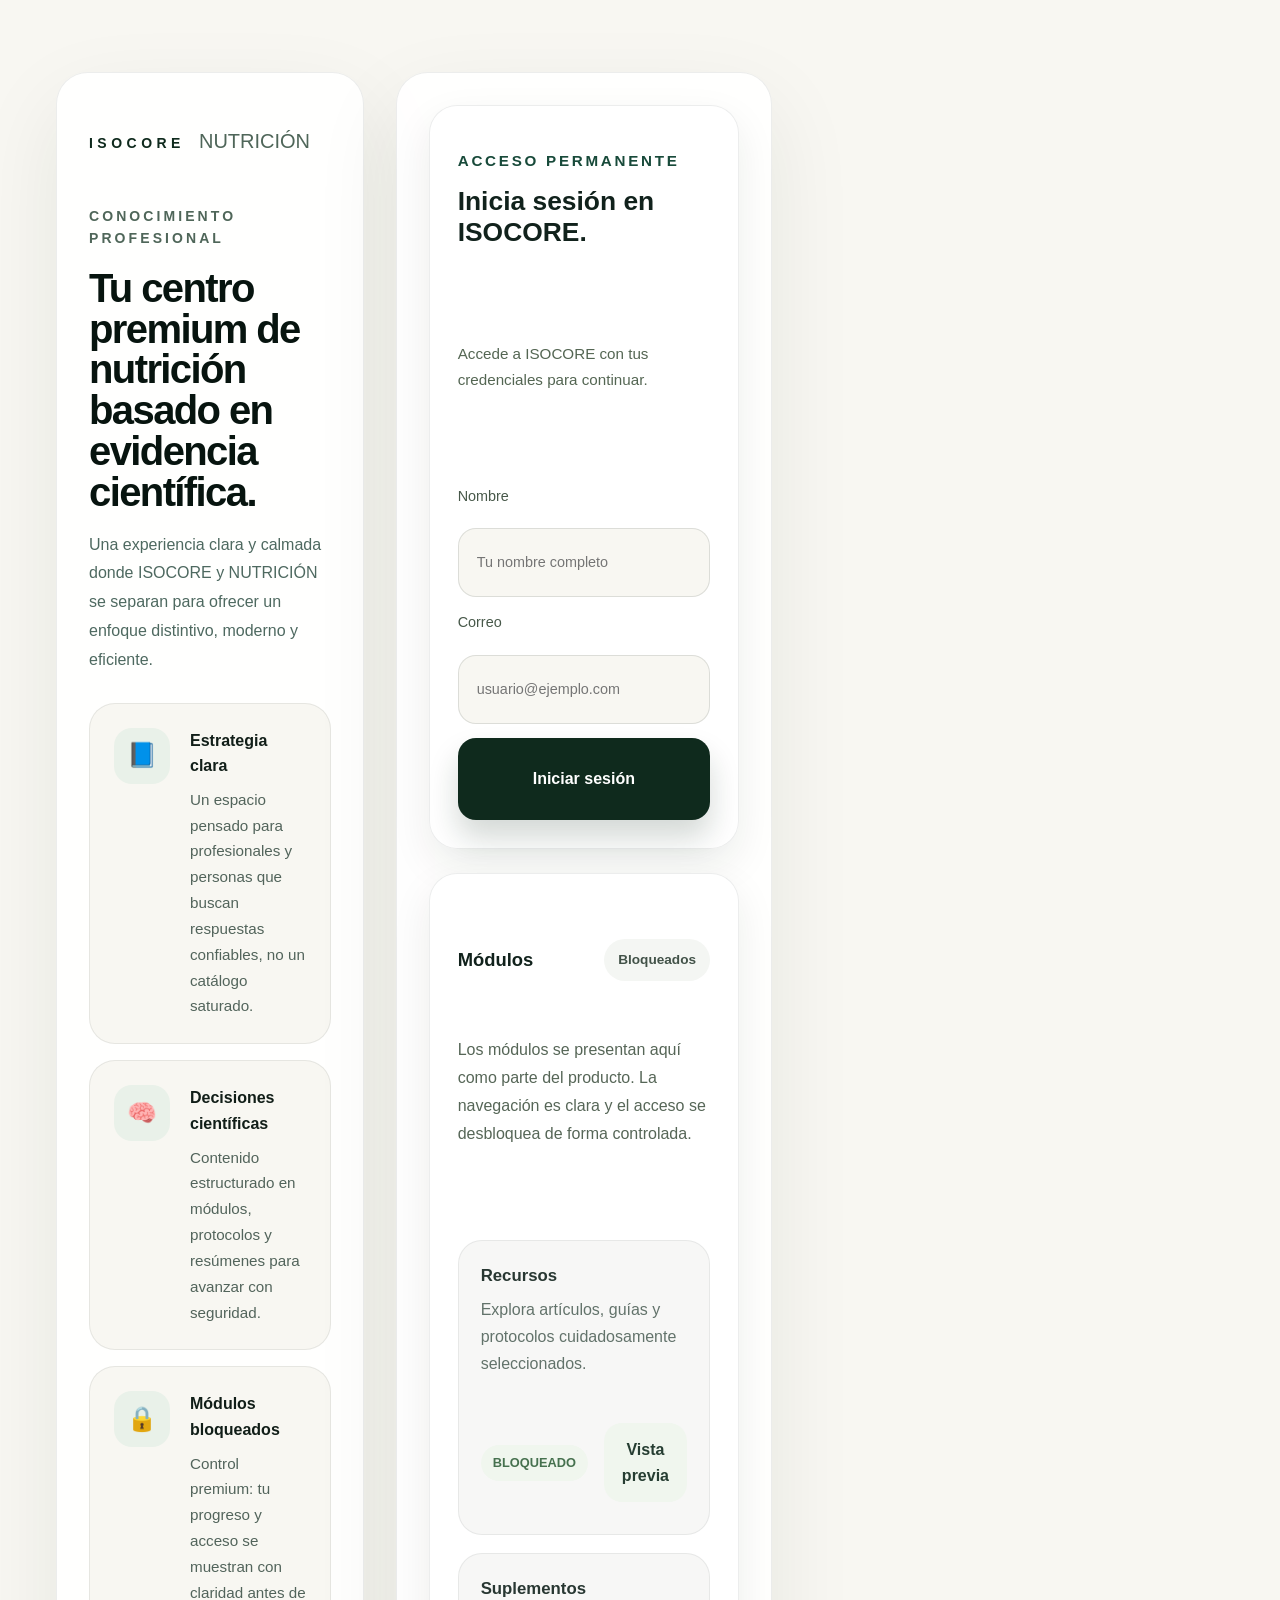
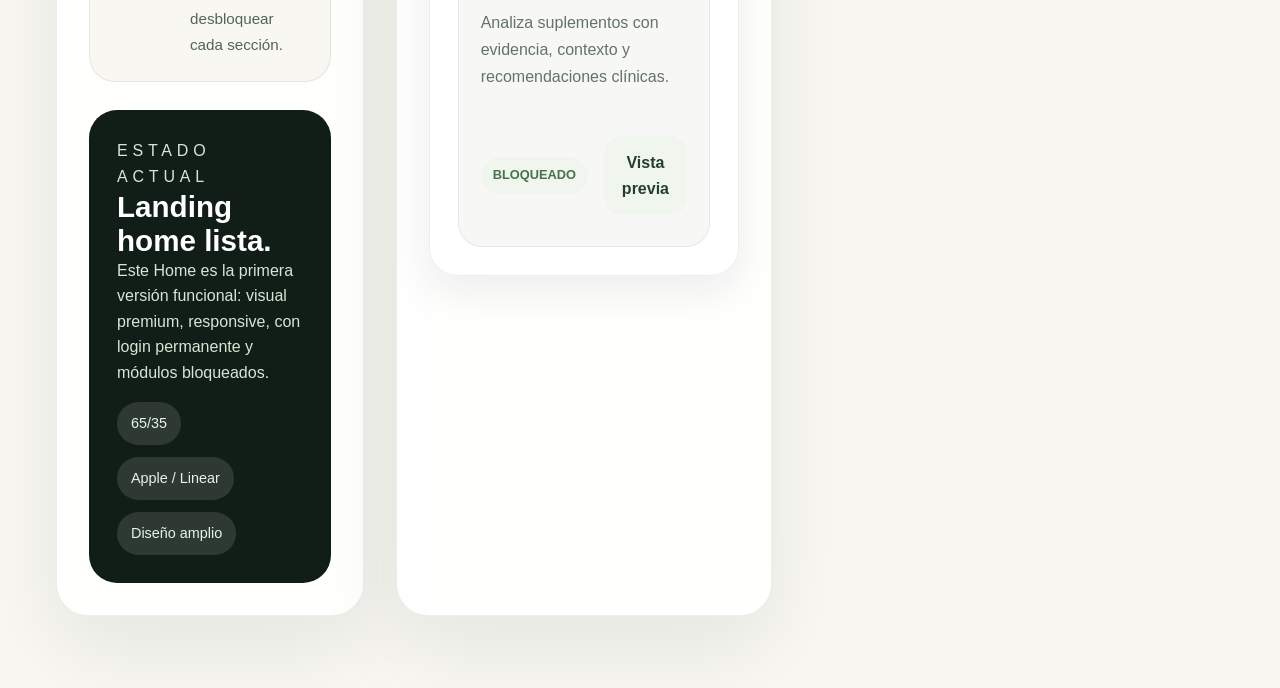
==== commit 36798582: "Update: Latest frontend from isocore-frontend" ====
--- a/index.html
+++ b/index.html
@@ -8,6 +8,8 @@
   <link rel="preconnect" href="https://fonts.gstatic.com" crossorigin />
   <link href="https://fonts.googleapis.com/css2?family=Manrope:wght@300;400;500;600;700&display=swap" rel="stylesheet" />
   <link rel="stylesheet" href="styles.css" />
+  <link rel="stylesheet" href="./src/styles/globals.css" />
+  <link rel="stylesheet" href="./src/styles/home.css" />
 </head>
 <body>
   <div id="app" class="app-shell"></div>
--- a/src/styles/globals.css
+++ b/src/styles/globals.css
@@ -0,0 +1,36 @@
+:root {
+  color-scheme: light;
+  font-family: 'Manrope', sans-serif;
+  background: #F8F7F2;
+  color: #11221C;
+  font-size: 16px;
+  line-height: 1.6;
+}
+
+* {
+  box-sizing: border-box;
+}
+
+html, body {
+  margin: 0;
+  min-height: 100%;
+  background: #F8F7F2;
+}
+
+body {
+  overflow-x: hidden;
+}
+
+button, input {
+  font: inherit;
+}
+
+img {
+  display: block;
+  max-width: 100%;
+}
+
+.app-shell {
+  min-height: 100vh;
+  padding: 32px;
+}
--- a/src/styles/home.css
+++ b/src/styles/home.css
@@ -0,0 +1,383 @@
+:root {
+  color-scheme: light;
+  font-family: 'Manrope', sans-serif;
+}
+
+.home-root {
+  display: flex;
+  justify-content: center;
+  min-height: 100vh;
+  padding: 40px 24px;
+}
+
+.home-grid {
+  display: grid;
+  grid-template-columns: 1.8fr 1.2fr;
+  gap: 32px;
+  width: min(1320px, 100%);
+}
+
+.home-panel {
+  background: rgba(255, 255, 255, 0.9);
+  border: 1px solid rgba(17, 34, 28, 0.08);
+  border-radius: 32px;
+  box-shadow: 0 32px 88px rgba(17, 34, 28, 0.08);
+  padding: 32px;
+}
+
+.home-panel-left {
+  display: grid;
+  gap: 28px;
+}
+
+.home-brand {
+  display: flex;
+  align-items: baseline;
+  gap: 14px;
+}
+
+.home-brand-tag {
+  font-size: 0.875rem;
+  letter-spacing: 0.32em;
+  text-transform: uppercase;
+  color: #0F2A1D;
+  font-weight: 700;
+}
+
+.home-brand-subtitle {
+  font-size: 1.25rem;
+  color: #4F6659;
+  font-weight: 500;
+}
+
+.home-hero {
+  display: grid;
+  gap: 18px;
+}
+
+.home-hero .eyebrow {
+  margin: 0;
+  font-size: 0.875rem;
+  color: #4F6659;
+  text-transform: uppercase;
+  letter-spacing: 0.22em;
+}
+
+.home-hero h1 {
+  margin: 0;
+  font-size: clamp(2.5rem, 2.4vw, 3.5rem);
+  line-height: 1.02;
+  max-width: 720px;
+  letter-spacing: -0.04em;
+  color: #07140F;
+}
+
+.home-copy {
+  margin: 0;
+  max-width: 660px;
+  color: #4E6960;
+  font-size: 1rem;
+  line-height: 1.8;
+}
+
+.home-details {
+  display: grid;
+  gap: 16px;
+}
+
+.feature-card {
+  display: grid;
+  grid-template-columns: auto 1fr;
+  gap: 20px;
+  padding: 24px;
+  background: #F8F7F2;
+  border: 1px solid rgba(17, 34, 28, 0.08);
+  border-radius: 26px;
+}
+
+.feature-icon {
+  width: 56px;
+  height: 56px;
+  border-radius: 18px;
+  display: grid;
+  place-items: center;
+  background: #E9F1E9;
+  font-size: 1.5rem;
+}
+
+.feature-card h3 {
+  margin: 0 0 8px;
+  font-size: 1rem;
+  color: #111E18;
+}
+
+.feature-card p {
+  margin: 0;
+  color: #52645B;
+  font-size: 0.95rem;
+  line-height: 1.7;
+}
+
+.home-summary-card {
+  display: grid;
+  gap: 16px;
+  padding: 28px;
+  background: #111E18;
+  border-radius: 28px;
+  color: white;
+}
+
+.summary-label {
+  margin: 0;
+  text-transform: uppercase;
+  letter-spacing: 0.3em;
+  color: #9CC4A1;
+  font-size: 0.8rem;
+}
+
+.home-summary-card h2 {
+  margin: 0;
+  font-size: 1.85rem;
+  line-height: 1.15;
+}
+
+.home-summary-card p {
+  margin: 0;
+  color: #D9E5D4;
+  font-size: 1rem;
+}
+
+.summary-keypoints {
+  display: flex;
+  flex-wrap: wrap;
+  gap: 12px;
+}
+
+.summary-keypoints span {
+  display: inline-flex;
+  align-items: center;
+  justify-content: center;
+  padding: 10px 14px;
+  border-radius: 999px;
+  background: rgba(255, 255, 255, 0.12);
+  color: #E5F4E8;
+  font-size: 0.9rem;
+}
+
+.home-panel-right {
+  display: grid;
+  gap: 24px;
+}
+
+.home-card {
+  background: rgba(255, 255, 255, 0.94);
+  border: 1px solid rgba(17, 34, 28, 0.08);
+  border-radius: 28px;
+  box-shadow: 0 16px 40px rgba(17, 34, 28, 0.08);
+  padding: 28px;
+}
+
+.home-login-card {
+  display: grid;
+  gap: 18px;
+}
+
+.home-login-heading h2 {
+  margin: 0;
+  font-size: 1.65rem;
+  line-height: 1.2;
+}
+
+.home-login-copy {
+  margin: 0;
+  color: #546653;
+  font-size: 0.95rem;
+  line-height: 1.7;
+}
+
+.home-login-form {
+  display: grid;
+  gap: 14px;
+}
+
+.input-group {
+  display: grid;
+  gap: 8px;
+  color: #475849;
+  font-size: 0.9rem;
+}
+
+.input-group input {
+  width: 100%;
+  padding: 16px 18px;
+  border-radius: 18px;
+  border: 1px solid rgba(17, 34, 28, 0.12);
+  background: #F8F7F2;
+  color: #0F2117;
+}
+
+.primary-button,
+.secondary-button,
+.ghost-button {
+  border: none;
+  cursor: pointer;
+  font-weight: 700;
+  border-radius: 18px;
+  transition: transform 180ms ease, box-shadow 180ms ease, background-color 180ms ease;
+}
+
+.primary-button {
+  width: 100%;
+  padding: 16px 20px;
+  background: #0F2A1D;
+  color: white;
+  box-shadow: 0 18px 30px rgba(15, 42, 29, 0.18);
+}
+
+.primary-button:hover {
+  transform: translateY(-1px);
+}
+
+.secondary-button {
+  padding: 14px 18px;
+  background: #eff6ed;
+  color: #0f291c;
+}
+
+.ghost-button {
+  padding: 14px 18px;
+  background: transparent;
+  color: #4f6659;
+}
+
+.home-user-card {
+  display: grid;
+  gap: 8px;
+}
+
+.home-user-card.hidden,
+#homeLogoutButton.hidden {
+  display: none;
+}
+
+.home-lock-card {
+  display: grid;
+  gap: 18px;
+}
+
+.home-lock-header {
+  display: flex;
+  justify-content: space-between;
+  gap: 16px;
+  align-items: center;
+}
+
+.home-lock-header h3 {
+  margin: 0;
+  font-size: 1.15rem;
+}
+
+.status-pill {
+  display: inline-flex;
+  padding: 10px 14px;
+  border-radius: 999px;
+  background: #f4f6f3;
+  color: #425248;
+  font-size: 0.85rem;
+  font-weight: 700;
+}
+
+.module-copy {
+  margin: 0;
+  color: #566657;
+  line-height: 1.75;
+}
+
+.module-grid {
+  display: grid;
+  gap: 18px;
+}
+
+.module-card {
+  display: grid;
+  gap: 18px;
+  padding: 22px;
+  border-radius: 24px;
+  background: #f7f7f6;
+  border: 1px solid rgba(17, 34, 28, 0.08);
+}
+
+.module-card.module-locked {
+  opacity: 0.9;
+}
+
+.module-card h4 {
+  margin: 0 0 6px;
+  font-size: 1.05rem;
+}
+
+.module-card p {
+  margin: 0;
+  color: #52645b;
+  line-height: 1.7;
+}
+
+.module-footer {
+  display: flex;
+  justify-content: space-between;
+  align-items: center;
+  gap: 16px;
+}
+
+.module-badge {
+  display: inline-flex;
+  padding: 8px 12px;
+  border-radius: 999px;
+  background: #eff6ed;
+  color: #33623c;
+  font-size: 0.8rem;
+  font-weight: 700;
+}
+
+.home-locked-notice {
+  padding: 18px 22px;
+  border-radius: 22px;
+  background: #0f2a1d;
+  color: white;
+  font-size: 0.95rem;
+  opacity: 0;
+  transform: translateY(8px);
+  transition: opacity 220ms ease, transform 220ms ease;
+}
+
+.home-locked-notice.visible {
+  opacity: 1;
+  transform: translateY(0);
+}
+
+.hidden {
+  display: none !important;
+}
+
+@media (max-width: 1100px) {
+  .home-grid {
+    grid-template-columns: 1fr;
+  }
+}
+
+@media (max-width: 720px) {
+  .home-root {
+    padding: 24px 16px;
+  }
+
+  .home-panel,
+  .home-card {
+    padding: 24px;
+    border-radius: 24px;
+  }
+
+  .home-summary-card,
+  .feature-card {
+    padding: 22px;
+  }
+}
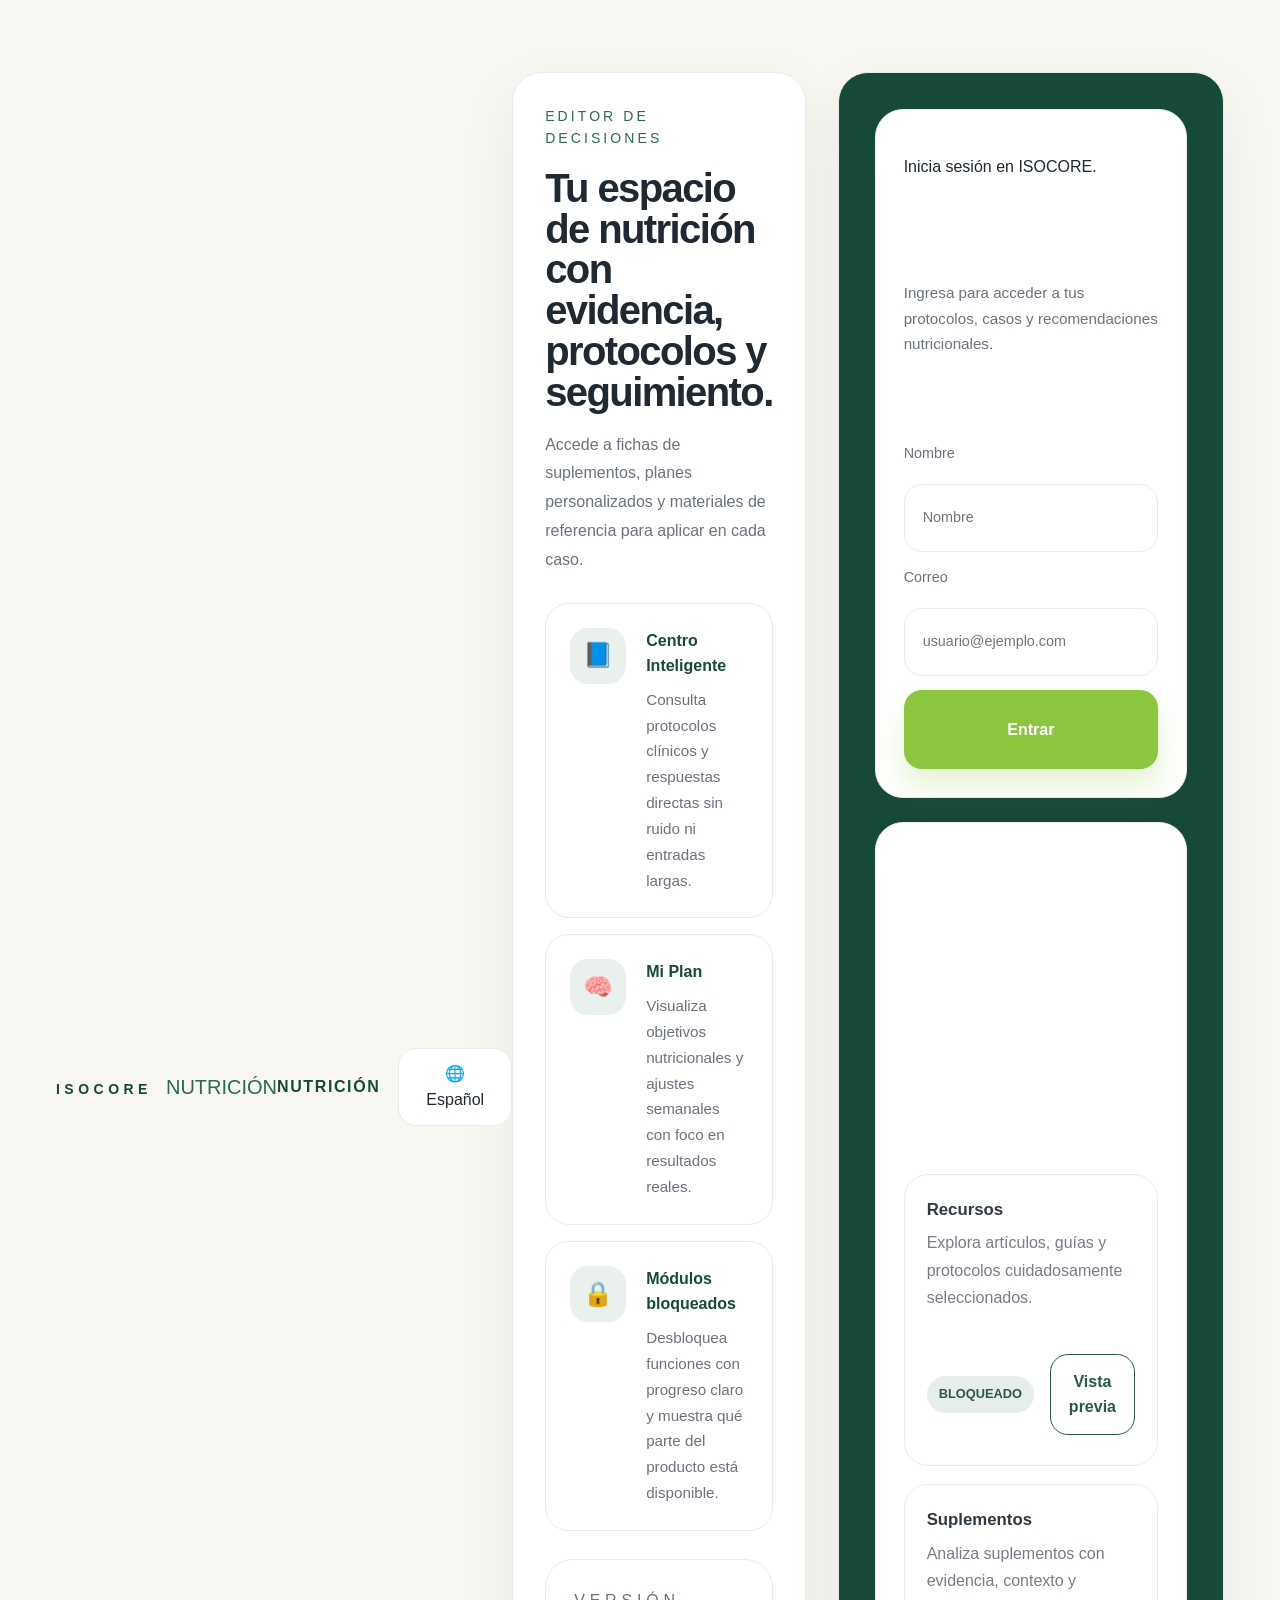
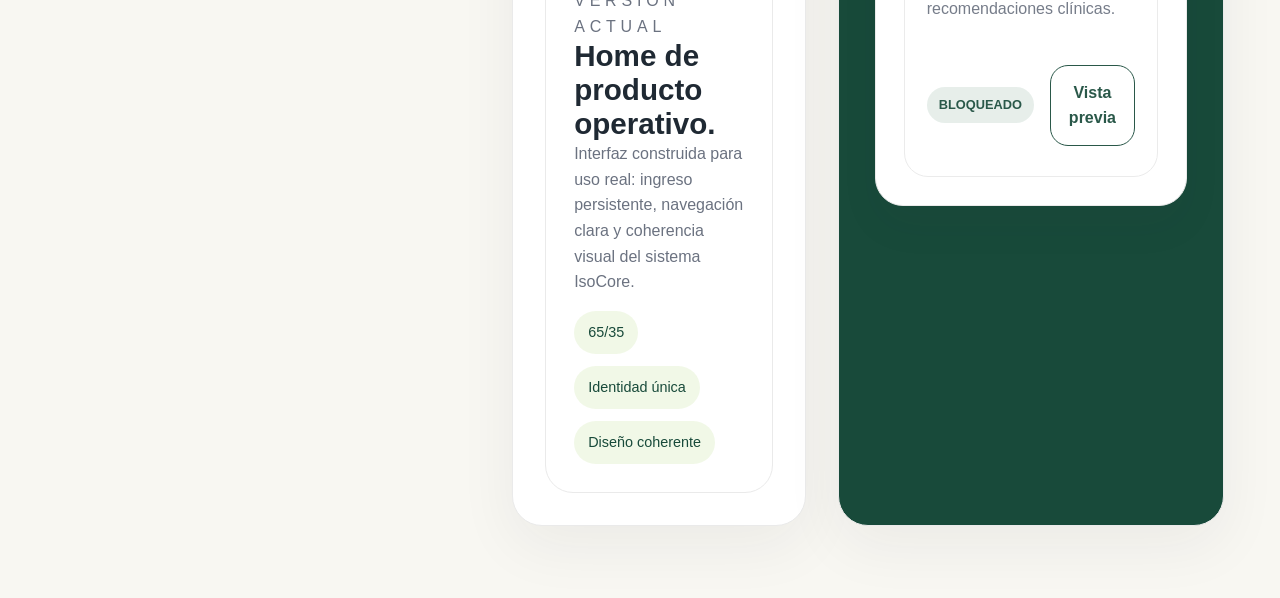
==== commit cc11777c: "Update: Latest frontend from isocore-frontend" ====
--- a/index.html
+++ b/index.html
@@ -7,7 +7,7 @@
   <link rel="preconnect" href="https://fonts.googleapis.com" />
   <link rel="preconnect" href="https://fonts.gstatic.com" crossorigin />
   <link href="https://fonts.googleapis.com/css2?family=Manrope:wght@300;400;500;600;700&display=swap" rel="stylesheet" />
-  <link rel="stylesheet" href="styles.css" />
+  <!-- <link rel="stylesheet" href="styles.css" /> -->
   <link rel="stylesheet" href="./src/styles/globals.css" />
   <link rel="stylesheet" href="./src/styles/home.css" />
 </head>
--- a/src/styles/globals.css
+++ b/src/styles/globals.css
@@ -2,9 +2,31 @@
   color-scheme: light;
   font-family: 'Manrope', sans-serif;
   background: #F8F7F2;
-  color: #11221C;
+  color: #1F2933;
   font-size: 16px;
   line-height: 1.6;
+  --background: #F8F7F2;
+  --surface: #FFFFFF;
+  --surface-rgb: 255, 255, 255;
+  --brand: #184A3A;
+  --brand-rgb: 24, 74, 58;
+  --brand-mid: #2D6A4F;
+  --brand-mid-rgb: 45, 106, 79;
+  --accent: #8CC63F;
+  --accent-rgb: 140, 198, 63;
+  --text-primary: #1F2933;
+  --text-primary-rgb: 31, 41, 51;
+  --text-secondary: #6B7280;
+  --border: #EAEAEA;
+  --shadow: rgba(var(--text-primary-rgb), 0.06);
+  --shadow-soft: rgba(var(--text-primary-rgb), 0.05);
+  --shadow-strong: rgba(var(--text-primary-rgb), 0.08);
+  --surface-faint: rgba(var(--surface-rgb), 0.12);
+  --surface-overlay: rgba(var(--surface-rgb), 0.18);
+  --brand-mid-faint: rgba(var(--brand-mid-rgb), 0.1);
+  --brand-mid-faint-strong: rgba(var(--brand-mid-rgb), 0.12);
+  --accent-faint: rgba(var(--accent-rgb), 0.12);
+  --accent-shadow: rgba(var(--accent-rgb), 0.22);
 }
 
 * {
@@ -14,7 +36,7 @@
 html, body {
   margin: 0;
   min-height: 100%;
-  background: #F8F7F2;
+  background: var(--background);
 }
 
 body {
@@ -33,4 +55,5 @@
 .app-shell {
   min-height: 100vh;
   padding: 32px;
+  background: var(--background);
 }
--- a/src/styles/home.css
+++ b/src/styles/home.css
@@ -8,6 +8,76 @@
   justify-content: center;
   min-height: 100vh;
   padding: 40px 24px;
+  background: var(--background);
+}
+
+.home-header {
+  display: flex;
+  justify-content: space-between;
+  align-items: center;
+  width: min(1320px, 100%);
+  margin-bottom: 24px;
+}
+
+.home-nav {
+  display: flex;
+  align-items: center;
+  gap: 18px;
+}
+
+.home-nav-item {
+  color: var(--brand);
+  font-weight: 700;
+  letter-spacing: 0.1em;
+  text-transform: uppercase;
+}
+
+.language-selector {
+  position: relative;
+}
+
+.language-toggle {
+  display: inline-flex;
+  align-items: center;
+  gap: 10px;
+  padding: 12px 18px;
+  border-radius: 18px;
+  border: 1px solid var(--border);
+  background: var(--surface);
+  color: var(--text-primary);
+  cursor: pointer;
+}
+
+.language-menu {
+  position: absolute;
+  top: calc(100% + 10px);
+  right: 0;
+  min-width: 160px;
+  background: var(--surface);
+  border: 1px solid var(--border);
+  border-radius: 20px;
+  box-shadow: 0 20px 50px rgba(31, 41, 51, 0.08);
+  overflow: hidden;
+  z-index: 10;
+}
+
+.language-option {
+  width: 100%;
+  padding: 12px 18px;
+  color: var(--text-primary);
+  background: transparent;
+  border: none;
+  text-align: left;
+  cursor: pointer;
+}
+
+.language-option.active,
+.language-option:hover {
+  background: var(--accent-faint);
+}
+
+.language-menu.hidden {
+  display: none;
 }
 
 .home-grid {
@@ -18,10 +88,10 @@
 }
 
 .home-panel {
-  background: rgba(255, 255, 255, 0.9);
-  border: 1px solid rgba(17, 34, 28, 0.08);
-  border-radius: 32px;
-  box-shadow: 0 32px 88px rgba(17, 34, 28, 0.08);
+  background: var(--surface);
+  border: 1px solid var(--border);
+  border-radius: 30px;
+  box-shadow: 0 20px 60px var(--shadow);
   padding: 32px;
 }
 
@@ -40,13 +110,13 @@
   font-size: 0.875rem;
   letter-spacing: 0.32em;
   text-transform: uppercase;
-  color: #0F2A1D;
+  color: var(--brand);
   font-weight: 700;
 }
 
 .home-brand-subtitle {
   font-size: 1.25rem;
-  color: #4F6659;
+  color: var(--brand-mid);
   font-weight: 500;
 }
 
@@ -58,7 +128,7 @@
 .home-hero .eyebrow {
   margin: 0;
   font-size: 0.875rem;
-  color: #4F6659;
+  color: var(--brand-mid);
   text-transform: uppercase;
   letter-spacing: 0.22em;
 }
@@ -69,13 +139,13 @@
   line-height: 1.02;
   max-width: 720px;
   letter-spacing: -0.04em;
-  color: #07140F;
+  color: var(--text-primary);
 }
 
 .home-copy {
   margin: 0;
   max-width: 660px;
-  color: #4E6960;
+  color: var(--text-secondary);
   font-size: 1rem;
   line-height: 1.8;
 }
@@ -90,9 +160,9 @@
   grid-template-columns: auto 1fr;
   gap: 20px;
   padding: 24px;
-  background: #F8F7F2;
-  border: 1px solid rgba(17, 34, 28, 0.08);
-  border-radius: 26px;
+  background: var(--surface);
+  border: 1px solid var(--border);
+  border-radius: 24px;
 }
 
 .feature-icon {
@@ -101,19 +171,20 @@
   border-radius: 18px;
   display: grid;
   place-items: center;
-  background: #E9F1E9;
+  background: var(--brand-mid-faint);
+  color: var(--brand);
   font-size: 1.5rem;
 }
 
 .feature-card h3 {
   margin: 0 0 8px;
   font-size: 1rem;
-  color: #111E18;
+  color: var(--brand);
 }
 
 .feature-card p {
   margin: 0;
-  color: #52645B;
+  color: var(--text-secondary);
   font-size: 0.95rem;
   line-height: 1.7;
 }
@@ -122,16 +193,16 @@
   display: grid;
   gap: 16px;
   padding: 28px;
-  background: #111E18;
+  background: var(--surface);
+  border: 1px solid var(--border);
   border-radius: 28px;
-  color: white;
 }
 
 .summary-label {
   margin: 0;
   text-transform: uppercase;
   letter-spacing: 0.3em;
-  color: #9CC4A1;
+  color: var(--brand-mid);
   font-size: 0.8rem;
 }
 
@@ -139,11 +210,12 @@
   margin: 0;
   font-size: 1.85rem;
   line-height: 1.15;
+  color: var(--text-primary);
 }
 
 .home-summary-card p {
   margin: 0;
-  color: #D9E5D4;
+  color: var(--text-secondary);
   font-size: 1rem;
 }
 
@@ -159,21 +231,25 @@
   justify-content: center;
   padding: 10px 14px;
   border-radius: 999px;
-  background: rgba(255, 255, 255, 0.12);
-  color: #E5F4E8;
+  background: var(--accent-faint);
+  color: var(--brand);
   font-size: 0.9rem;
 }
 
 .home-panel-right {
   display: grid;
   gap: 24px;
+  background: var(--brand);
+  border-radius: 30px;
+  padding: 36px;
+  min-height: 760px;
 }
 
 .home-card {
-  background: rgba(255, 255, 255, 0.94);
-  border: 1px solid rgba(17, 34, 28, 0.08);
+  background: var(--surface);
+  border: 1px solid var(--border);
   border-radius: 28px;
-  box-shadow: 0 16px 40px rgba(17, 34, 28, 0.08);
+  box-shadow: 0 20px 40px var(--shadow-soft);
   padding: 28px;
 }
 
@@ -186,11 +262,12 @@
   margin: 0;
   font-size: 1.65rem;
   line-height: 1.2;
+  color: var(--text-primary);
 }
 
 .home-login-copy {
   margin: 0;
-  color: #546653;
+  color: var(--text-secondary);
   font-size: 0.95rem;
   line-height: 1.7;
 }
@@ -203,7 +280,7 @@
 .input-group {
   display: grid;
   gap: 8px;
-  color: #475849;
+  color: var(--text-secondary);
   font-size: 0.9rem;
 }
 
@@ -211,9 +288,9 @@
   width: 100%;
   padding: 16px 18px;
   border-radius: 18px;
-  border: 1px solid rgba(17, 34, 28, 0.12);
-  background: #F8F7F2;
-  color: #0F2117;
+  border: 1px solid var(--border);
+  background: var(--surface);
+  color: var(--text-primary);
 }
 
 .primary-button,
@@ -229,9 +306,9 @@
 .primary-button {
   width: 100%;
   padding: 16px 20px;
-  background: #0F2A1D;
-  color: white;
-  box-shadow: 0 18px 30px rgba(15, 42, 29, 0.18);
+  background: var(--accent);
+  color: var(--surface);
+  box-shadow: 0 18px 30px var(--accent-shadow);
 }
 
 .primary-button:hover {
@@ -240,14 +317,16 @@
 
 .secondary-button {
   padding: 14px 18px;
-  background: #eff6ed;
-  color: #0f291c;
+  background: var(--surface);
+  color: var(--brand);
+  border: 1px solid var(--brand);
 }
 
 .ghost-button {
   padding: 14px 18px;
   background: transparent;
-  color: #4f6659;
+  color: var(--surface);
+  border: 1px solid rgba(var(--surface-rgb), 0.18);
 }
 
 .home-user-card {
@@ -275,21 +354,22 @@
 .home-lock-header h3 {
   margin: 0;
   font-size: 1.15rem;
+  color: var(--surface);
 }
 
 .status-pill {
   display: inline-flex;
   padding: 10px 14px;
   border-radius: 999px;
-  background: #f4f6f3;
-  color: #425248;
+  background: rgba(var(--surface-rgb), 0.12);
+  color: var(--surface);
   font-size: 0.85rem;
   font-weight: 700;
 }
 
 .module-copy {
   margin: 0;
-  color: #566657;
+  color: rgba(var(--surface-rgb), 0.86);
   line-height: 1.75;
 }
 
@@ -303,22 +383,23 @@
   gap: 18px;
   padding: 22px;
   border-radius: 24px;
-  background: #f7f7f6;
-  border: 1px solid rgba(17, 34, 28, 0.08);
+  background: var(--surface);
+  border: 1px solid var(--border);
 }
 
 .module-card.module-locked {
-  opacity: 0.9;
+  opacity: 0.92;
 }
 
 .module-card h4 {
   margin: 0 0 6px;
   font-size: 1.05rem;
+  color: var(--text-primary);
 }
 
 .module-card p {
   margin: 0;
-  color: #52645b;
+  color: var(--text-secondary);
   line-height: 1.7;
 }
 
@@ -333,8 +414,8 @@
   display: inline-flex;
   padding: 8px 12px;
   border-radius: 999px;
-  background: #eff6ed;
-  color: #33623c;
+  background: var(--brand-mid-faint-strong);
+  color: var(--brand);
   font-size: 0.8rem;
   font-weight: 700;
 }
@@ -342,8 +423,8 @@
 .home-locked-notice {
   padding: 18px 22px;
   border-radius: 22px;
-  background: #0f2a1d;
-  color: white;
+  background: var(--surface);
+  color: var(--text-primary);
   font-size: 0.95rem;
   opacity: 0;
   transform: translateY(8px);
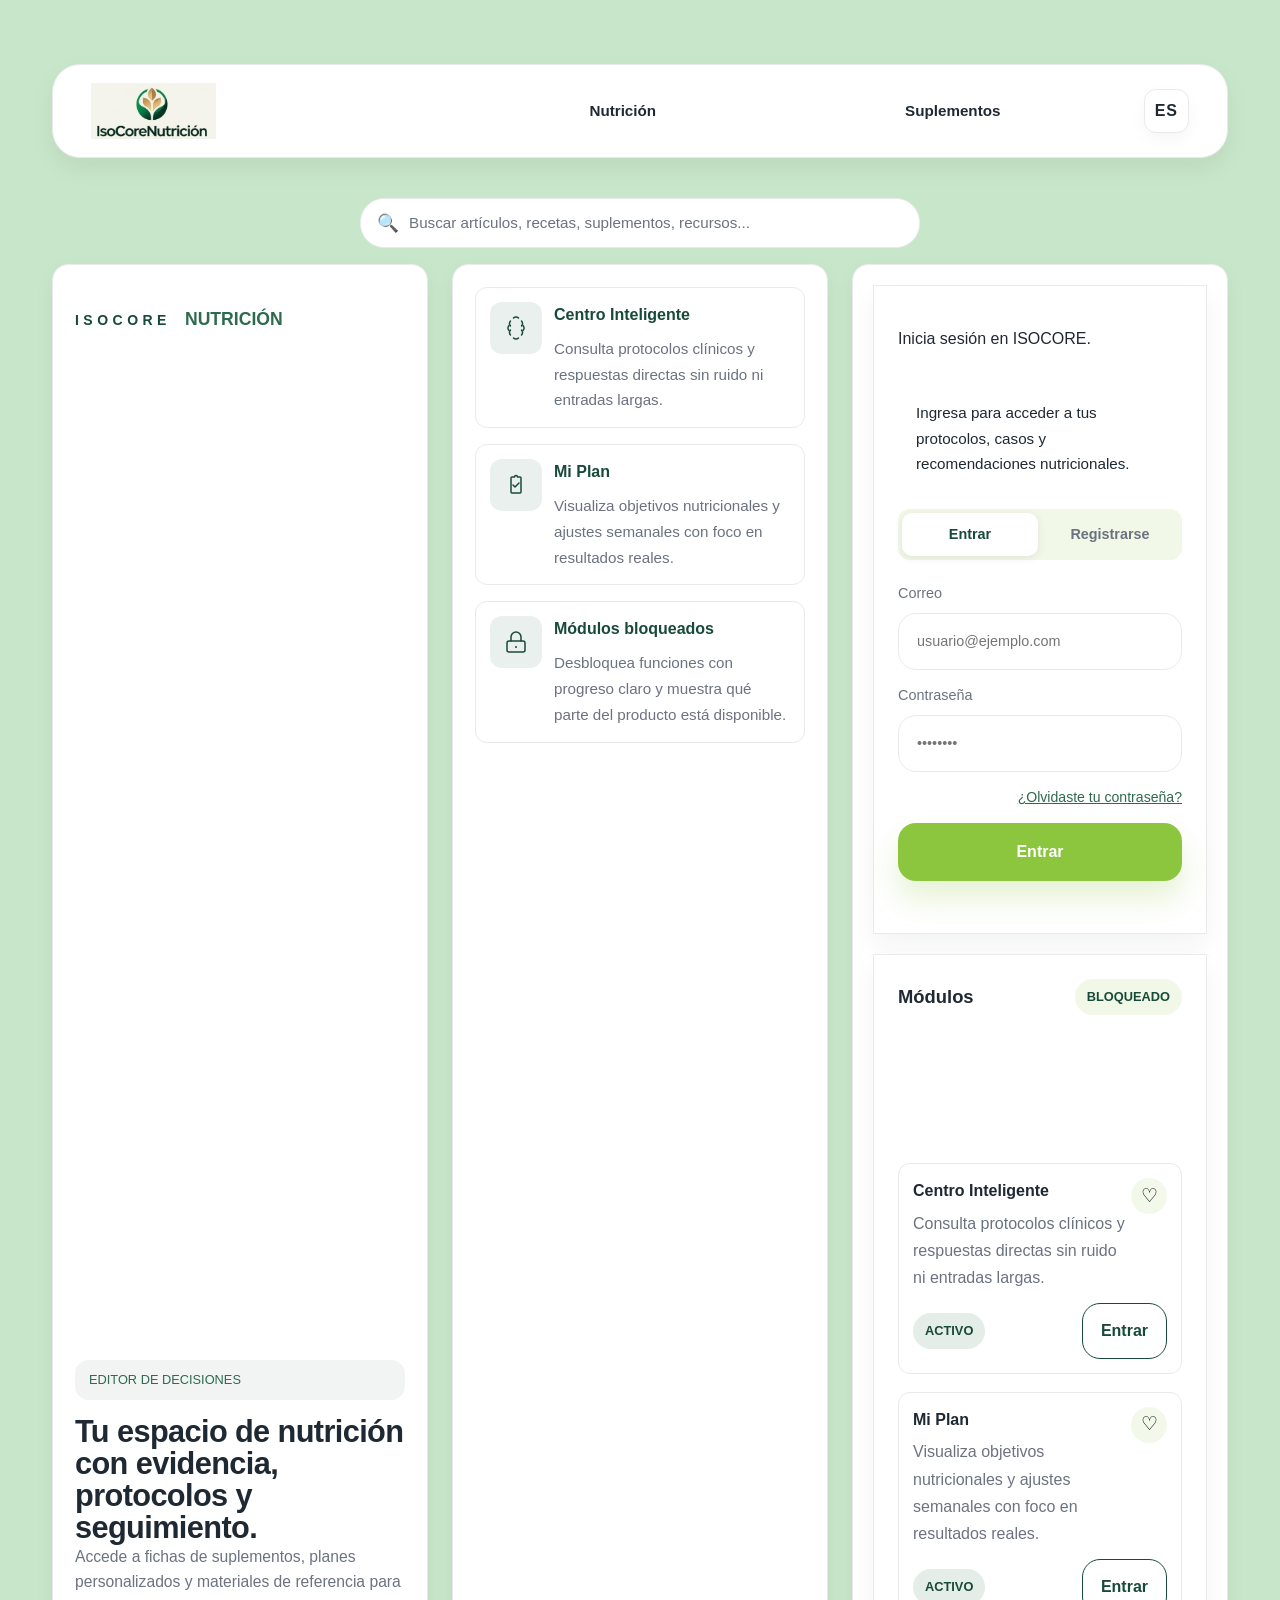
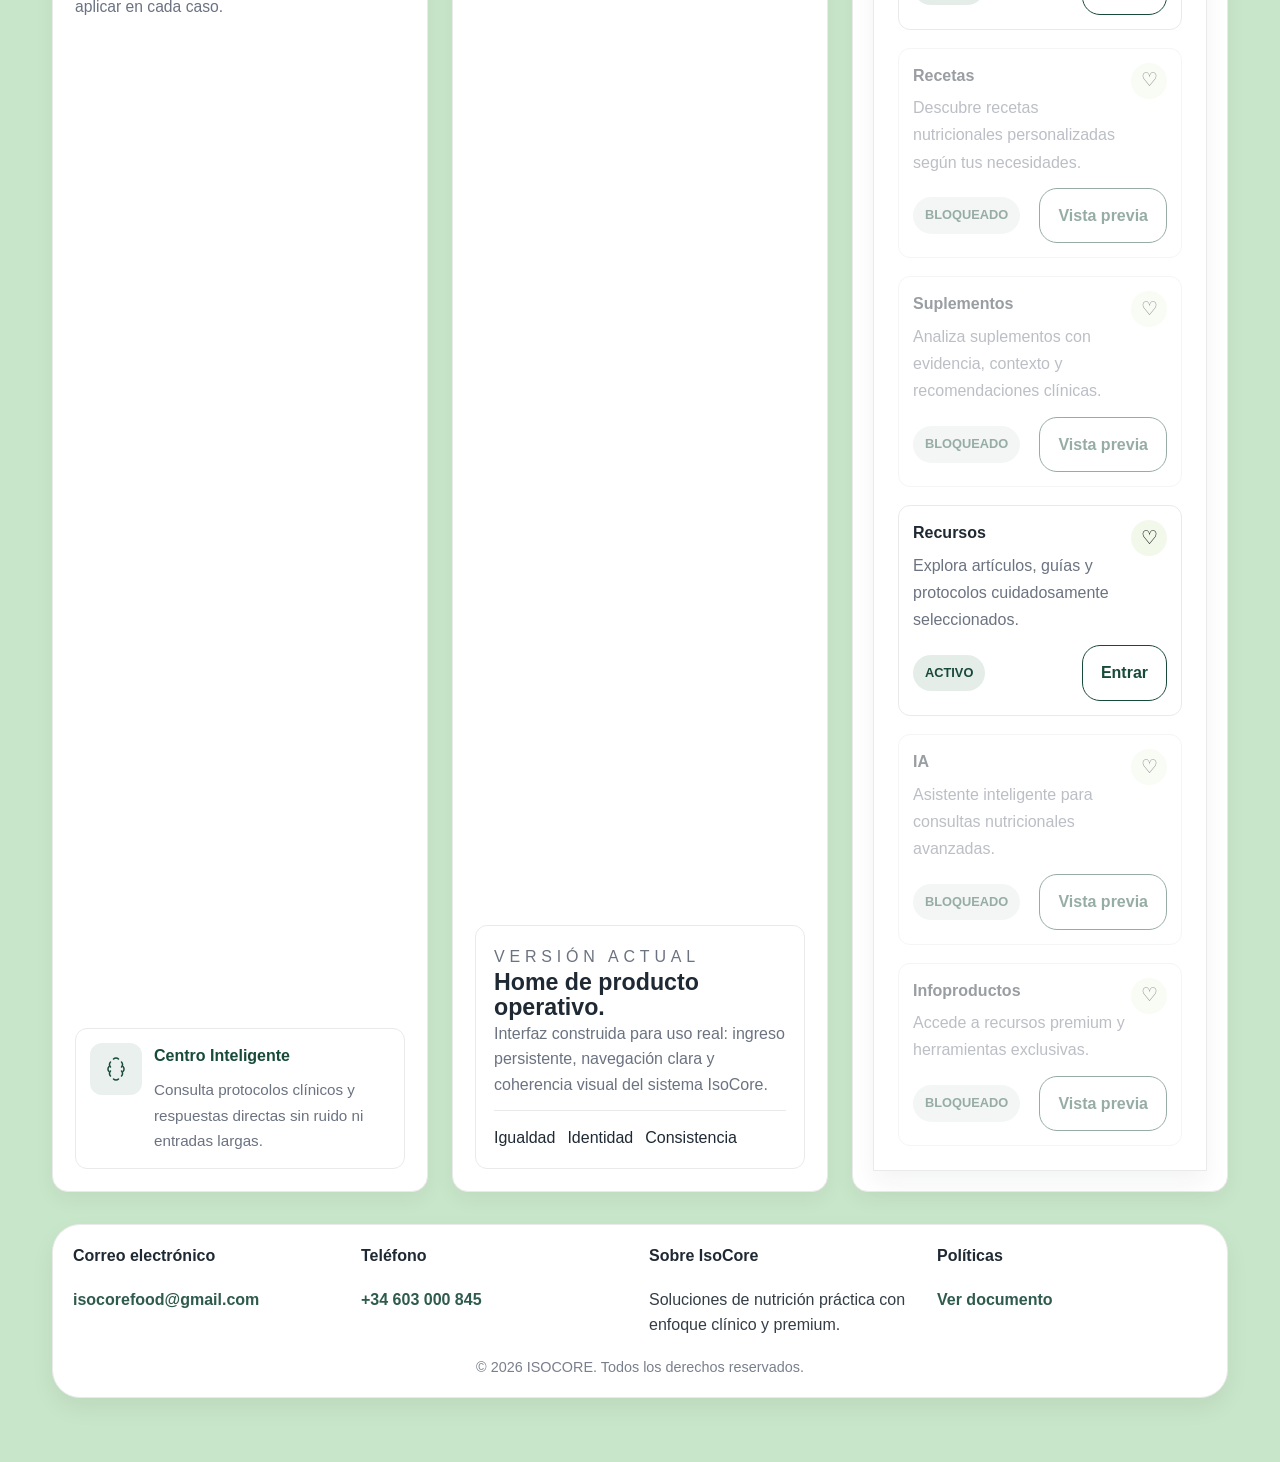
==== commit 7617b8a6: "Update: Latest frontend from isocore-frontend" ====
--- a/index.html
+++ b/index.html
@@ -10,6 +10,10 @@
   <!-- <link rel="stylesheet" href="styles.css" /> -->
   <link rel="stylesheet" href="./src/styles/globals.css" />
   <link rel="stylesheet" href="./src/styles/home.css" />
+  <link rel="stylesheet" href="./src/styles/articles.css" />
+  <link rel="stylesheet" href="./src/styles/profile.css" />
+  <link rel="stylesheet" href="./src/styles/ai.css" />
+  <link rel="stylesheet" href="./src/styles/admin.css" />
 </head>
 <body>
   <div id="app" class="app-shell"></div>
--- a/styles.css
+++ b/styles.css
@@ -1,7 +1,7 @@
 :root {
   color-scheme: light;
   font-family: 'Manrope', sans-serif;
-  background: #F8F7F2;
+  background: #C8E6C9;
   color: #11221C;
   font-size: 16px;
   line-height: 1.6;
@@ -14,7 +14,7 @@
 html, body {
   margin: 0;
   min-height: 100%;
-  background: #F8F7F2;
+  background: #C8E6C9;
 }
 
 body {
--- a/src/styles/globals.css
+++ b/src/styles/globals.css
@@ -1,11 +1,11 @@
 :root {
   color-scheme: light;
   font-family: 'Manrope', sans-serif;
-  background: #F8F7F2;
+  background: #C8E6C9;
   color: #1F2933;
   font-size: 16px;
   line-height: 1.6;
-  --background: #F8F7F2;
+  --background: #C8E6C9;
   --surface: #FFFFFF;
   --surface-rgb: 255, 255, 255;
   --brand: #184A3A;
--- a/src/styles/home.css
+++ b/src/styles/home.css
@@ -5,99 +5,160 @@
 
 .home-root {
   display: flex;
+  flex-direction: column;
+  align-items: center;
+  justify-content: flex-start;
+  min-height: 100vh;
+  width: min(1320px, 100%);
+  padding: 32px 20px;
+  background: var(--background);
+}
+
+.home-header,
+.home-footer,
+.home-grid {
+  width: 100%;
+  max-width: 100%;
+}
+
+.home-header {
+  display: grid;
+  grid-template-columns: 1.2fr 1fr 1fr auto;
+  gap: 16px;
+  align-items: center;
+  padding: 18px 20px;
+  margin-bottom: 24px;
+  border-radius: 28px;
+  background: var(--surface);
+  border: 1px solid var(--border);
+  box-shadow: 0 10px 24px rgba(0, 0, 0, 0.06);
+}
+
+.header-block {
+  display: flex;
+  align-items: center;
   justify-content: center;
-  min-height: 100vh;
-  padding: 40px 24px;
-  background: var(--background);
-}
-
-.home-header {
-  display: flex;
-  justify-content: space-between;
-  align-items: center;
-  width: min(1320px, 100%);
-  margin-bottom: 24px;
-}
-
-.home-nav {
-  display: flex;
-  align-items: center;
+  min-height: 56px;
+  padding: 0 18px;
+  border-radius: 28px;
+  background: rgba(var(--surface-rgb), 0.95);
+}
+
+.header-logo-image {
+  max-height: 56px;
+  width: auto;
+  display: block;
+}
+
+.header-logo {
+  justify-content: flex-start;
+}
+
+.header-logo-text,
+.header-label {
+  font-size: clamp(0.95rem, 1vw, 1.05rem);
+  font-weight: 700;
+  color: var(--text-primary);
+}
+
+.header-module {
+  justify-content: center;
+}
+
+.header-actions {
+  justify-content: flex-end;
+}
+
+.home-footer {
+  margin-top: 32px;
+  padding: 24px 20px;
+  border-radius: 28px;
+  background: var(--surface);
+  border: 1px solid var(--border);
+  box-shadow: 0 10px 24px rgba(0, 0, 0, 0.06);
+}
+
+.footer-grid {
+  display: grid;
+  grid-template-columns: repeat(4, 1fr);
   gap: 18px;
-}
-
-.home-nav-item {
+  align-items: start;
+}
+
+.footer-field {
+  display: flex;
+  flex-direction: column;
+  gap: 10px;
+}
+
+.footer-link {
   color: var(--brand);
+  text-decoration: none;
   font-weight: 700;
-  letter-spacing: 0.1em;
-  text-transform: uppercase;
-}
-
-.language-selector {
-  position: relative;
+}
+
+.footer-bottom {
+  margin-top: 20px;
+  color: var(--text-secondary);
+  font-size: 0.92rem;
+  text-align: center;
 }
 
 .language-toggle {
   display: inline-flex;
   align-items: center;
+  justify-content: center;
+  padding: 8px 10px;
+  border-radius: 12px;
+  border: 1px solid var(--border);
+  background: var(--surface);
+  color: var(--text-primary);
+  cursor: pointer;
+  font-weight: 700;
+  letter-spacing: 0.06em;
+  min-width: 40px;
+  min-height: 36px;
+  box-shadow: 0 6px 16px rgba(0,0,0,0.04);
+}
+
+.home-grid {
+  display: grid;
+  grid-template-columns: repeat(3, 1fr);
+  gap: 24px;
+  width: min(1320px, 100%);
+  align-items: stretch;
+  position: relative;
+  min-height: calc(100vh - 320px);
+}
+
+.home-panel {
+  background: var(--surface);
+  border: 1px solid var(--border);
+  border-radius: 16px;
+  box-shadow: 0 8px 20px var(--shadow-soft);
+  padding: 22px;
+  display: flex;
+  flex-direction: column;
+  justify-content: space-between;
+  min-height: 100%;
+}
+
+.home-panel-left {
+  display: flex;
+  flex-direction: column;
+  gap: 20px;
+}
+
+.home-left-top {
+  display: flex;
+  justify-content: space-between;
+  align-items: center;
+}
+
+.home-left-actions {
+  display: flex;
   gap: 10px;
-  padding: 12px 18px;
-  border-radius: 18px;
-  border: 1px solid var(--border);
-  background: var(--surface);
-  color: var(--text-primary);
-  cursor: pointer;
-}
-
-.language-menu {
-  position: absolute;
-  top: calc(100% + 10px);
-  right: 0;
-  min-width: 160px;
-  background: var(--surface);
-  border: 1px solid var(--border);
-  border-radius: 20px;
-  box-shadow: 0 20px 50px rgba(31, 41, 51, 0.08);
-  overflow: hidden;
-  z-index: 10;
-}
-
-.language-option {
-  width: 100%;
-  padding: 12px 18px;
-  color: var(--text-primary);
-  background: transparent;
-  border: none;
-  text-align: left;
-  cursor: pointer;
-}
-
-.language-option.active,
-.language-option:hover {
-  background: var(--accent-faint);
-}
-
-.language-menu.hidden {
-  display: none;
-}
-
-.home-grid {
-  display: grid;
-  grid-template-columns: 1.8fr 1.2fr;
-  gap: 32px;
-  width: min(1320px, 100%);
-}
-
-.home-panel {
-  background: var(--surface);
-  border: 1px solid var(--border);
-  border-radius: 30px;
-  box-shadow: 0 20px 60px var(--shadow);
-  padding: 32px;
-}
-
-.home-panel-left {
-  display: grid;
-  gap: 28px;
+  align-items: center;
 }
 
 .home-brand {
@@ -115,39 +176,37 @@
 }
 
 .home-brand-subtitle {
-  font-size: 1.25rem;
+  font-size: 1.1rem;
   color: var(--brand-mid);
-  font-weight: 500;
-}
-
-.home-hero {
-  display: grid;
-  gap: 18px;
+  font-weight: 600;
 }
 
 .home-hero .eyebrow {
-  margin: 0;
-  font-size: 0.875rem;
+  margin: 0 0 16px 0;
+  padding: 10px 14px;
+  font-size: 0.8rem;
   color: var(--brand-mid);
   text-transform: uppercase;
-  letter-spacing: 0.22em;
+  border-radius: 14px;
+  background: rgba(var(--brand-rgb), 0.06);
 }
 
 .home-hero h1 {
   margin: 0;
-  font-size: clamp(2.5rem, 2.4vw, 3.5rem);
-  line-height: 1.02;
-  max-width: 720px;
-  letter-spacing: -0.04em;
-  color: var(--text-primary);
+  font-size: clamp(1.6rem, 2.4vw, 2.2rem);
+  line-height: 1.04;
+  max-width: 480px;
+  letter-spacing: -0.02em;
+  color: var(--text-primary);
+  font-weight: 700;
 }
 
 .home-copy {
   margin: 0;
-  max-width: 660px;
-  color: var(--text-secondary);
-  font-size: 1rem;
-  line-height: 1.8;
+  max-width: 480px;
+  color: var(--text-secondary);
+  font-size: 0.98rem;
+  line-height: 1.6;
 }
 
 .home-details {
@@ -158,22 +217,27 @@
 .feature-card {
   display: grid;
   grid-template-columns: auto 1fr;
-  gap: 20px;
-  padding: 24px;
-  background: var(--surface);
-  border: 1px solid var(--border);
-  border-radius: 24px;
+  gap: 12px;
+  padding: 14px;
+  background: var(--surface);
+  border: 1px solid var(--border);
+  border-radius: 12px;
 }
 
 .feature-icon {
-  width: 56px;
-  height: 56px;
-  border-radius: 18px;
+  width: 52px;
+  height: 52px;
+  border-radius: 12px;
   display: grid;
   place-items: center;
   background: var(--brand-mid-faint);
   color: var(--brand);
-  font-size: 1.5rem;
+}
+
+.feature-icon-image {
+  width: 24px;
+  height: 24px;
+  object-fit: contain;
 }
 
 .feature-card h3 {
@@ -191,11 +255,11 @@
 
 .home-summary-card {
   display: grid;
-  gap: 16px;
-  padding: 28px;
-  background: var(--surface);
-  border: 1px solid var(--border);
-  border-radius: 28px;
+  gap: 12px;
+  padding: 18px;
+  background: var(--surface);
+  border: 1px solid var(--border);
+  border-radius: 12px;
 }
 
 .summary-label {
@@ -208,8 +272,8 @@
 
 .home-summary-card h2 {
   margin: 0;
-  font-size: 1.85rem;
-  line-height: 1.15;
+  font-size: 1.45rem;
+  line-height: 1.1;
   color: var(--text-primary);
 }
 
@@ -223,34 +287,25 @@
   display: flex;
   flex-wrap: wrap;
   gap: 12px;
-}
-
-.summary-keypoints span {
-  display: inline-flex;
-  align-items: center;
-  justify-content: center;
-  padding: 10px 14px;
-  border-radius: 999px;
-  background: var(--accent-faint);
-  color: var(--brand);
-  font-size: 0.9rem;
+  padding-top: 14px;
+  border-top: 1px solid var(--border);
 }
 
 .home-panel-right {
   display: grid;
-  gap: 24px;
-  background: var(--brand);
-  border-radius: 30px;
-  padding: 36px;
-  min-height: 760px;
+  gap: 20px;
+  background: var(--surface);
+  border: 1px solid var(--border);
+  border-radius: 16px;
+  padding: 20px;
+  min-height: 620px;
 }
 
 .home-card {
   background: var(--surface);
   border: 1px solid var(--border);
-  border-radius: 28px;
-  box-shadow: 0 20px 40px var(--shadow-soft);
-  padding: 28px;
+  box-shadow: 0 12px 24px var(--shadow-soft);
+  padding: 24px;
 }
 
 .home-login-card {
@@ -267,7 +322,7 @@
 
 .home-login-copy {
   margin: 0;
-  color: var(--text-secondary);
+    padding: 14px 18px;
   font-size: 0.95rem;
   line-height: 1.7;
 }
@@ -325,8 +380,8 @@
 .ghost-button {
   padding: 14px 18px;
   background: transparent;
-  color: var(--surface);
-  border: 1px solid rgba(var(--surface-rgb), 0.18);
+  color: var(--brand);
+  border: 1px solid var(--border);
 }
 
 .home-user-card {
@@ -334,8 +389,64 @@
   gap: 8px;
 }
 
+.home-user-buttons {
+  display: flex;
+  gap: 10px;
+  margin-top: 10px;
+}
+
+.home-user-buttons button {
+  flex: 1;
+}
+
+.link-button {
+  background: none;
+  border: none;
+  color: var(--brand-mid);
+  font-size: 0.88rem;
+  cursor: pointer;
+  padding: 0;
+  text-decoration: underline;
+}
+
+.form-footer {
+  display: flex;
+  justify-content: flex-end;
+}
+
+.auth-tabs {
+  display: flex;
+  gap: 4px;
+  background: var(--accent-faint);
+  border-radius: 12px;
+  padding: 4px;
+  margin-bottom: 4px;
+}
+
+.auth-tab {
+  flex: 1;
+  padding: 10px 12px;
+  border: none;
+  border-radius: 10px;
+  background: transparent;
+  color: var(--text-secondary);
+  cursor: pointer;
+  font-weight: 600;
+  font-size: 0.9rem;
+  transition: background 150ms ease, color 150ms ease;
+}
+
+.auth-tab.active {
+  background: var(--surface);
+  color: var(--brand);
+  box-shadow: 0 2px 8px rgba(0,0,0,0.08);
+}
+
 .home-user-card.hidden,
-#homeLogoutButton.hidden {
+#homeLogoutButton.hidden,
+#homeProfileButton.hidden,
+#homeAIButton.hidden,
+#homeAdminButton.hidden {
   display: none;
 }
 
@@ -354,17 +465,37 @@
 .home-lock-header h3 {
   margin: 0;
   font-size: 1.15rem;
-  color: var(--surface);
+  color: var(--text-primary);
 }
 
 .status-pill {
   display: inline-flex;
-  padding: 10px 14px;
+  padding: 8px 12px;
   border-radius: 999px;
-  background: rgba(var(--surface-rgb), 0.12);
-  color: var(--surface);
-  font-size: 0.85rem;
+  background: var(--accent-faint);
+  color: var(--brand);
+  font-size: 0.8rem;
   font-weight: 700;
+  transition: all 300ms ease;
+}
+
+/* Plan badges - Estados del plan */
+.status-pill.status-free {
+  background: rgba(132, 198, 63, 0.15);
+  color: #5a8c2f;
+  border: 1px solid rgba(132, 198, 63, 0.3);
+}
+
+.status-pill.status-premium {
+  background: rgba(255, 193, 7, 0.15);
+  color: #e6b800;
+  border: 1px solid rgba(255, 193, 7, 0.3);
+}
+
+.status-pill.status-vip {
+  background: rgba(244, 67, 54, 0.15);
+  color: #d32f2f;
+  border: 1px solid rgba(244, 67, 54, 0.3);
 }
 
 .module-copy {
@@ -380,21 +511,46 @@
 
 .module-card {
   display: grid;
-  gap: 18px;
-  padding: 22px;
-  border-radius: 24px;
-  background: var(--surface);
-  border: 1px solid var(--border);
+  gap: 12px;
+  padding: 14px;
+  border-radius: 12px;
+  background: var(--surface);
+  border: 1px solid var(--border);
+  transition: opacity 200ms ease, cursor 200ms ease;
 }
 
 .module-card.module-locked {
-  opacity: 0.92;
+  opacity: 0.45;
+  cursor: not-allowed;
+  pointer-events: none;
+}
+
+.module-card.module-locked .module-action {
+  pointer-events: auto;
+
+}
+
+.module-card.module-unlocked {
+  opacity: 1;
+  cursor: pointer;
 }
 
 .module-card h4 {
   margin: 0 0 6px;
-  font-size: 1.05rem;
-  color: var(--text-primary);
+  font-size: 1rem;
+  color: var(--text-primary);
+  font-weight: 700;
+  position: relative;
+}
+
+.module-lock-icon {
+  position: absolute;
+  top: -8px;
+  right: -8px;
+  font-size: 1.2rem;
+  display: flex;
+  align-items: center;
+  justify-content: center;
 }
 
 .module-card p {
@@ -421,44 +577,967 @@
 }
 
 .home-locked-notice {
-  padding: 18px 22px;
-  border-radius: 22px;
-  background: var(--surface);
-  color: var(--text-primary);
+  position: fixed;
+  bottom: 24px;
+  right: 24px;
+  padding: 16px 24px;
+  border-radius: 12px;
+  background: var(--brand);
+  color: #ffffff;
   font-size: 0.95rem;
+  font-weight: 500;
   opacity: 0;
-  transform: translateY(8px);
+  transform: translateY(16px);
   transition: opacity 220ms ease, transform 220ms ease;
+  pointer-events: none;
+  box-shadow: 0 8px 24px rgba(24, 74, 58, 0.2);
+  z-index: 1000;
+  max-width: 320px;
+  word-wrap: break-word;
 }
 
 .home-locked-notice.visible {
   opacity: 1;
   transform: translateY(0);
+  pointer-events: auto;
+}
+
+.home-footer {
+  padding: 18px 20px;
+  margin-top: 32px;
+  border-radius: 28px;
+  background: var(--surface);
+  border: 1px solid var(--border);
+  box-shadow: 0 10px 24px rgba(0, 0, 0, 0.06);
+}
+
+.footer-grid {
+  display: grid;
+  grid-template-columns: repeat(4, 1fr);
+  gap: 18px;
+  align-items: start;
+}
+
+.footer-col h4 {
+  margin: 0 0 8px 0;
+  font-weight: 700;
+}
+
+.footer-col p {
+  margin: 0;
+  opacity: 0.9;
+}
+
+.footer-bottom {
+  margin-top: 18px;
+  font-size: 0.9rem;
+  opacity: 0.9;
+  text-align: center;
 }
 
 .hidden {
   display: none !important;
 }
 
-@media (max-width: 1100px) {
+/* ──────────────────────────────────────────────── */
+/* DASHBOARD STYLES */
+/* ──────────────────────────────────────────────── */
+
+.dashboard-container {
+  display: grid;
+  gap: 24px;
+  width: 100%;
+}
+
+.dashboard-header {
+  display: grid;
+  gap: 16px;
+  padding: 24px;
+  border-radius: 16px;
+  background: linear-gradient(135deg, var(--brand) 0%, var(--brand-mid) 100%);
+  color: white;
+  box-shadow: 0 10px 24px rgba(24, 74, 58, 0.2);
+}
+
+.dashboard-header-top {
+  display: flex;
+  justify-content: space-between;
+  align-items: center;
+  gap: 16px;
+}
+
+.dashboard-user-info h2 {
+  font-size: 1.8rem;
+  margin: 0;
+  font-weight: 700;
+}
+
+.dashboard-user-plan {
+  display: inline-block;
+  padding: 6px 12px;
+  border-radius: 999px;
+  background: rgba(255, 255, 255, 0.2);
+  font-size: 0.85rem;
+  font-weight: 600;
+  color: white;
+  backdrop-filter: blur(10px);
+}
+
+.dashboard-objective {
+  font-size: 1rem;
+  color: rgba(255, 255, 255, 0.9);
+  margin: 0;
+}
+
+.dashboard-progress-section {
+  display: grid;
+  gap: 8px;
+}
+
+.dashboard-progress-label {
+  display: flex;
+  justify-content: space-between;
+  font-size: 0.85rem;
+  color: rgba(255, 255, 255, 0.8);
+  font-weight: 600;
+}
+
+.dashboard-progress-bar {
+  height: 6px;
+  border-radius: 3px;
+  background: rgba(255, 255, 255, 0.2);
+  overflow: hidden;
+}
+
+.dashboard-progress-fill {
+  height: 100%;
+  background: var(--accent);
+  border-radius: 3px;
+  transition: width 600ms cubic-bezier(0.4, 0, 0.2, 1);
+}
+
+.dashboard-stats {
+  display: grid;
+  grid-template-columns: repeat(4, 1fr);
+  gap: 12px;
+  margin-top: 8px;
+}
+
+.stat-item {
+  display: grid;
+  gap: 4px;
+  text-align: center;
+}
+
+.stat-number {
+  font-size: 1.4rem;
+  font-weight: 700;
+  color: white;
+}
+
+.stat-label {
+  font-size: 0.75rem;
+  color: rgba(255, 255, 255, 0.8);
+  text-transform: uppercase;
+  letter-spacing: 0.5px;
+}
+
+.dashboard-cards {
+  display: grid;
+  grid-template-columns: repeat(auto-fill, minmax(250px, 1fr));
+  gap: 16px;
+  width: 100%;
+}
+
+.dashboard-card {
+  display: grid;
+  grid-template-columns: auto 1fr;
+  gap: 12px;
+  align-items: start;
+  padding: 16px;
+  border-radius: 12px;
+  background: var(--surface);
+  border: 1px solid var(--border);
+  transition: all 200ms ease;
+  cursor: pointer;
+}
+
+.dashboard-card:hover {
+  border-color: var(--brand);
+  box-shadow: 0 4px 16px rgba(24, 74, 58, 0.1);
+  transform: translateY(-2px);
+}
+
+.card-icon {
+  font-size: 2rem;
+  line-height: 1;
+}
+
+.card-content {
+  display: grid;
+  gap: 4px;
+  min-width: 0;
+}
+
+.card-title {
+  margin: 0;
+  font-size: 0.95rem;
+  font-weight: 600;
+  color: var(--text-primary);
+  white-space: nowrap;
+  overflow: hidden;
+  text-overflow: ellipsis;
+}
+
+.card-subtitle {
+  margin: 0;
+  font-size: 0.8rem;
+  color: var(--text-secondary);
+  white-space: nowrap;
+  overflow: hidden;
+  text-overflow: ellipsis;
+}
+
+.card-cta {
+  grid-column: 1 / -1;
+  padding: 8px 12px;
+  border: 1px solid var(--brand);
+  border-radius: 8px;
+  background: transparent;
+  color: var(--brand);
+  font-size: 0.8rem;
+  font-weight: 600;
+  cursor: pointer;
+  transition: all 150ms ease;
+  text-align: center;
+}
+
+.card-cta:hover {
+  background: var(--brand);
+  color: white;
+}
+
+.dashboard-card-empty {
+  grid-column: 1 / -1;
+  text-align: center;
+  padding: 40px 24px;
+}
+
+.dashboard-card-empty .card-title {
+  font-size: 1.2rem;
+  margin-bottom: 8px;
+}
+
+.dashboard-card-empty .card-subtitle {
+  color: var(--text-secondary);
+  margin-bottom: 16px;
+}
+
+.dashboard-last-login {
+  font-size: 0.8rem;
+  color: var(--text-secondary);
+  text-align: center;
+  padding: 12px;
+  border-radius: 8px;
+  background: var(--accent-faint);
+}
+
+/* ── Sistema de Favoritos ── */
+
+.favorite-btn {
+  display: inline-flex;
+  align-items: center;
+  justify-content: center;
+  width: 36px;
+  height: 36px;
+  border: none;
+  background: rgba(132, 198, 63, 0.1);
+  border-radius: 50%;
+  cursor: pointer;
+  font-size: 1.2rem;
+  transition: all 0.2s ease;
+  padding: 0;
+  position: relative;
+}
+
+.favorite-btn:hover {
+  background: rgba(132, 198, 63, 0.2);
+  transform: scale(1.1);
+}
+
+.favorite-btn.active {
+  background: rgba(244, 67, 54, 0.15);
+  color: #d32f2f;
+}
+
+.favorite-btn.active::after {
+  content: '';
+  position: absolute;
+  width: 100%;
+  height: 100%;
+  border-radius: 50%;
+  border: 2px solid #d32f2f;
+  animation: heartPulse 0.3s ease-out;
+}
+
+@keyframes heartPulse {
+  0% {
+    transform: scale(0.8);
+    opacity: 1;
+  }
+  100% {
+    transform: scale(1.3);
+    opacity: 0;
+  }
+}
+
+.favorites-container {
+  display: grid;
+  grid-template-columns: repeat(auto-fill, minmax(250px, 1fr));
+  gap: 16px;
+  width: 100%;
+}
+
+.favorites-empty {
+  grid-column: 1 / -1;
+  text-align: center;
+  padding: 40px 24px;
+  color: var(--text-secondary);
+}
+
+.favorites-empty h3 {
+  font-size: 1.2rem;
+  margin-bottom: 8px;
+  color: var(--text-primary);
+}
+
+.favorites-empty p {
+  font-size: 0.95rem;
+  margin-bottom: 16px;
+}
+
+.favorite-item-card {
+  background: var(--surface);
+  border: 1px solid var(--border);
+  border-radius: 12px;
+  padding: 14px;
+  display: flex;
+  flex-direction: column;
+  gap: 10px;
+  position: relative;
+  transition: all 0.2s ease;
+}
+
+.favorite-item-card:hover {
+  border-color: var(--brand);
+  box-shadow: 0 4px 12px rgba(24, 74, 58, 0.1);
+  transform: translateY(-2px);
+}
+
+.favorite-item-header {
+  display: flex;
+  align-items: flex-start;
+  justify-content: space-between;
+  gap: 10px;
+}
+
+.favorite-item-title {
+  font-weight: 600;
+  color: var(--text-primary);
+  flex: 1;
+}
+
+.favorite-item-type {
+  display: inline-block;
+  padding: 4px 8px;
+  border-radius: 4px;
+  font-size: 0.75rem;
+  font-weight: 600;
+  background: var(--accent-faint);
+  color: var(--brand);
+  text-transform: uppercase;
+  letter-spacing: 0.05em;
+}
+
+.favorite-remove-btn {
+  background: none;
+  border: none;
+  color: var(--text-secondary);
+  cursor: pointer;
+  font-size: 1.1rem;
+  padding: 0;
+  width: 24px;
+  height: 24px;
+  display: flex;
+  align-items: center;
+  justify-content: center;
+  border-radius: 4px;
+  transition: all 0.2s ease;
+}
+
+.favorite-remove-btn:hover {
+  background: rgba(244, 67, 54, 0.1);
+  color: #d32f2f;
+}
+
+.favorites-section {
+  margin-top: 24px;
+  padding: 20px;
+  background: var(--surface);
+  border-radius: 16px;
+  border: 1px solid var(--border);
+}
+
+.favorites-header {
+  display: flex;
+  align-items: center;
+  justify-content: space-between;
+  margin-bottom: 16px;
+}
+
+.favorites-header h3 {
+  font-size: 1.2rem;
+  font-weight: 600;
+  color: var(--text-primary);
+}
+
+.favorites-count {
+  background: var(--accent-faint);
+  padding: 4px 12px;
+  border-radius: 20px;
+  font-size: 0.85rem;
+  font-weight: 600;
+  color: var(--brand);
+}
+
+/* ── Sistema de Búsqueda Global ── */
+
+.search-container {
+  position: relative;
+  width: 100%;
+  max-width: 600px;
+}
+
+.search-input-wrapper {
+  display: flex;
+  align-items: center;
+  gap: 8px;
+  padding: 10px 16px;
+  background: var(--surface);
+  border: 1px solid var(--border);
+  border-radius: 24px;
+  transition: all 0.2s ease;
+}
+
+.search-input-wrapper:focus-within {
+  border-color: var(--brand);
+  box-shadow: 0 0 0 3px rgba(24, 74, 58, 0.1);
+}
+
+.search-icon {
+  font-size: 1.1rem;
+  color: var(--text-secondary);
+}
+
+#searchInput {
+  flex: 1;
+  border: none;
+  background: transparent;
+  font-size: 0.95rem;
+  color: var(--text-primary);
+  outline: none;
+  font-family: inherit;
+}
+
+#searchInput::placeholder {
+  color: var(--text-secondary);
+}
+
+#searchInput:focus {
+  outline: none;
+}
+
+.search-clear-btn {
+  background: none;
+  border: none;
+  cursor: pointer;
+  font-size: 1rem;
+  color: var(--text-secondary);
+  padding: 4px;
+  display: none;
+  transition: color 0.2s ease;
+}
+
+.search-clear-btn:hover {
+  color: var(--text-primary);
+}
+
+.search-clear-btn.visible {
+  display: block;
+}
+
+/* Dropdown de resultados */
+.search-results-dropdown {
+  position: absolute;
+  top: calc(100% + 8px);
+  left: 0;
+  right: 0;
+  background: var(--surface);
+  border: 1px solid var(--border);
+  border-radius: 12px;
+  box-shadow: 0 8px 24px rgba(0, 0, 0, 0.12);
+  z-index: 1000;
+  max-height: 500px;
+  overflow-y: auto;
+  display: none;
+}
+
+.search-results-dropdown.visible {
+  display: block;
+}
+
+.search-results-group {
+  border-bottom: 1px solid var(--border);
+  padding: 12px 0;
+}
+
+.search-results-group:last-child {
+  border-bottom: none;
+}
+
+.search-group-title {
+  padding: 8px 16px;
+  font-size: 0.75rem;
+  font-weight: 700;
+  text-transform: uppercase;
+  color: var(--text-secondary);
+  letter-spacing: 0.08em;
+}
+
+.search-result-item {
+  padding: 12px 16px;
+  cursor: pointer;
+  transition: all 0.15s ease;
+  border-left: 3px solid transparent;
+}
+
+.search-result-item:hover {
+  background: var(--accent-faint);
+  border-left-color: var(--brand);
+}
+
+.search-result-title {
+  font-weight: 600;
+  color: var(--text-primary);
+  font-size: 0.95rem;
+  margin-bottom: 4px;
+}
+
+.search-result-meta {
+  display: flex;
+  align-items: center;
+  gap: 8px;
+  font-size: 0.85rem;
+  color: var(--text-secondary);
+}
+
+.search-result-type {
+  display: inline-block;
+  padding: 2px 6px;
+  background: var(--accent-faint);
+  border-radius: 3px;
+  font-weight: 600;
+  font-size: 0.75rem;
+}
+
+.search-result-description {
+  font-size: 0.85rem;
+  color: var(--text-secondary);
+  margin-top: 6px;
+  line-height: 1.4;
+}
+
+/* Estados de búsqueda */
+.search-empty-state {
+  padding: 24px 16px;
+  text-align: center;
+  color: var(--text-secondary);
+}
+
+.search-empty-state-icon {
+  font-size: 2rem;
+  margin-bottom: 12px;
+}
+
+.search-empty-state-title {
+  font-weight: 600;
+  color: var(--text-primary);
+  margin-bottom: 4px;
+  font-size: 0.95rem;
+}
+
+.search-recent-title {
+  padding: 8px 16px;
+  font-size: 0.75rem;
+  font-weight: 700;
+  text-transform: uppercase;
+  color: var(--text-secondary);
+  letter-spacing: 0.08em;
+}
+
+.search-recent-item {
+  padding: 10px 16px;
+  cursor: pointer;
+  transition: all 0.15s ease;
+  display: flex;
+  align-items: center;
+  gap: 8px;
+  font-size: 0.9rem;
+  color: var(--text-primary);
+}
+
+.search-recent-item:hover {
+  background: var(--accent-faint);
+}
+
+.search-recent-item::before {
+  content: '⏱️';
+  font-size: 1rem;
+}
+
+.search-loading {
+  padding: 16px;
+  text-align: center;
+  font-size: 0.9rem;
+  color: var(--text-secondary);
+}
+
+.search-loading::after {
+  content: '';
+  animation: dots 1.4s steps(4, end) infinite;
+}
+
+@keyframes dots {
+  0%, 20% { content: ''; }
+  40% { content: '.'; }
+  60% { content: '..'; }
+  80%, 100% { content: '...'; }
+}
+
+/* Página de resultados completos */
+.search-results-page {
+  display: none;
+  margin-top: 24px;
+}
+
+.search-results-page.visible {
+  display: block;
+}
+
+.search-results-header {
+  padding: 20px 0;
+  margin-bottom: 20px;
+}
+
+.search-results-title {
+  font-size: 1.5rem;
+  font-weight: 700;
+  color: var(--text-primary);
+  margin-bottom: 8px;
+}
+
+.search-results-count {
+  font-size: 0.95rem;
+  color: var(--text-secondary);
+}
+
+.search-results-category {
+  margin-bottom: 32px;
+}
+
+.search-results-category-title {
+  font-size: 1.1rem;
+  font-weight: 600;
+  color: var(--text-primary);
+  margin-bottom: 12px;
+  padding-bottom: 8px;
+  border-bottom: 2px solid var(--accent-faint);
+}
+
+.search-results-list {
+  display: grid;
+  grid-template-columns: repeat(auto-fill, minmax(280px, 1fr));
+  gap: 16px;
+}
+
+.search-result-card {
+  background: var(--surface);
+  border: 1px solid var(--border);
+  border-radius: 12px;
+  padding: 16px;
+  cursor: pointer;
+  transition: all 0.2s ease;
+  display: flex;
+  flex-direction: column;
+  gap: 10px;
+}
+
+.search-result-card:hover {
+  border-color: var(--brand);
+  box-shadow: 0 4px 16px rgba(24, 74, 58, 0.1);
+  transform: translateY(-2px);
+}
+
+.search-card-header {
+  display: flex;
+  align-items: flex-start;
+  justify-content: space-between;
+  gap: 8px;
+}
+
+.search-card-title {
+  font-weight: 600;
+  font-size: 1rem;
+  color: var(--text-primary);
+  flex: 1;
+}
+
+.search-card-type {
+  display: inline-block;
+  padding: 4px 8px;
+  background: var(--accent-faint);
+  border-radius: 4px;
+  font-size: 0.75rem;
+  font-weight: 600;
+  color: var(--brand);
+  text-transform: uppercase;
+  white-space: nowrap;
+}
+
+.search-card-description {
+  font-size: 0.9rem;
+  color: var(--text-secondary);
+  line-height: 1.5;
+}
+
+.search-card-footer {
+  display: flex;
+  gap: 8px;
+  margin-top: 8px;
+}
+
+.search-card-btn {
+  flex: 1;
+  padding: 8px 12px;
+  border: 1px solid var(--brand);
+  background: transparent;
+  color: var(--brand);
+  border-radius: 6px;
+  cursor: pointer;
+  font-size: 0.85rem;
+  font-weight: 600;
+  transition: all 0.2s ease;
+}
+
+.search-card-btn:hover {
+  background: var(--brand);
+  color: white;
+}
+
+/* ── Tablet ── */
+@media (max-width: 1024px) {
+  .home-grid {
+    grid-template-columns: 1fr 1fr;
+  }
+
+  .home-panel-left {
+    grid-column: 1 / -1;
+  }
+}
+
+/* ── Mobile large ── */
+@media (max-width: 768px) {
+  .home-root {
+    padding: 16px 12px;
+    width: 100%;
+  }
+
+  /* Header: apila verticalmente en mobile */
+  .home-header {
+    display: flex;
+    flex-wrap: wrap;
+    gap: 10px;
+    padding: 14px 16px;
+    margin-bottom: 16px;
+    border-radius: 18px;
+  }
+
+  .header-block {
+    padding: 0 10px;
+    min-height: 44px;
+  }
+
+  .header-logo {
+    flex: 1 1 auto;
+    justify-content: flex-start;
+  }
+
+  .header-module {
+    flex: 0 1 auto;
+  }
+
+  .header-actions {
+    margin-left: auto;
+  }
+
+  /* Grid: una sola columna */
   .home-grid {
     grid-template-columns: 1fr;
-  }
-}
-
-@media (max-width: 720px) {
+    gap: 16px;
+  }
+
+  .home-panel {
+    padding: 18px;
+    border-radius: 14px;
+    min-height: unset;
+  }
+
+  /* Hero: texto más pequeño */
+  .home-hero h1 {
+    font-size: clamp(1.4rem, 7vw, 1.9rem);
+    max-width: 100%;
+  }
+
+  .home-copy {
+    max-width: 100%;
+    font-size: 0.95rem;
+  }
+
+  /* Cards de features */
+  .feature-card {
+    grid-template-columns: auto 1fr;
+    padding: 12px;
+    gap: 10px;
+  }
+
+  .feature-icon {
+    width: 44px;
+    height: 44px;
+  }
+
+  /* Panel derecho */
+  .home-panel-right {
+    min-height: unset;
+    padding: 16px;
+  }
+
+  .home-card {
+    padding: 18px;
+  }
+
+  /* Auth tabs */
+  .auth-tabs {
+    display: flex;
+    gap: 0;
+    background: var(--accent-faint);
+    border-radius: 12px;
+    padding: 4px;
+  }
+
+  .auth-tab {
+    flex: 1;
+    padding: 10px 12px;
+    border: none;
+    border-radius: 10px;
+    background: transparent;
+    color: var(--text-secondary);
+    cursor: pointer;
+    font-weight: 600;
+    font-size: 0.9rem;
+  }
+
+  .auth-tab.active {
+    background: var(--surface);
+    color: var(--brand);
+    box-shadow: 0 2px 8px rgba(0,0,0,0.08);
+  }
+
+  /* Inputs y botones */
+  .input-group input {
+    padding: 14px 16px;
+    font-size: 1rem;
+  }
+
+  .primary-button {
+    padding: 14px 18px;
+    font-size: 1rem;
+  }
+
+  .ghost-button,
+  .secondary-button {
+    padding: 12px 16px;
+    font-size: 0.95rem;
+  }
+
+  /* link-button para olvide contraseña */
+  .link-button {
+    background: none;
+    border: none;
+    color: var(--brand-mid);
+    font-size: 0.88rem;
+    cursor: pointer;
+    padding: 0;
+    text-decoration: underline;
+  }
+
+  /* Footer: columna única */
+  .home-footer {
+    padding: 16px;
+    border-radius: 18px;
+    margin-top: 20px;
+  }
+
+  .footer-grid {
+    grid-template-columns: 1fr 1fr;
+    gap: 16px;
+  }
+
+  /* Summary card */
+  .home-summary-card {
+    padding: 14px;
+  }
+
+  .summary-keypoints {
+    gap: 8px;
+  }
+
+  /* Home brief: ocultar en mobile para no duplicar */
+  .home-brief {
+    display: none;
+  }
+}
+
+/* ── Mobile pequeño ── */
+@media (max-width: 480px) {
   .home-root {
-    padding: 24px 16px;
+    padding: 12px 8px;
+  }
+
+  .home-header {
+    border-radius: 14px;
+    padding: 12px 14px;
+  }
+
+  .footer-grid {
+    grid-template-columns: 1fr;
+  }
+
+  .home-hero h1 {
+    font-size: clamp(1.3rem, 8vw, 1.7rem);
   }
 
   .home-panel,
   .home-card {
-    padding: 24px;
-    border-radius: 24px;
-  }
-
-  .home-summary-card,
-  .feature-card {
-    padding: 22px;
-  }
-}
+    padding: 14px;
+  }
+}
--- a/src/styles/articles.css
+++ b/src/styles/articles.css
@@ -0,0 +1,989 @@
+/**
+ * Articles CSS - Estilos para Biblioteca de Artículos
+ */
+
+/* ==================== VARIABLES ====================*/
+:root {
+  --articles-bg: #f5f5f5;
+  --articles-card-bg: #ffffff;
+  --articles-border: #e0e0e0;
+  --articles-text: #333333;
+  --articles-text-secondary: #666666;
+  --articles-accent: #8CC63F;
+  --articles-brand: #184A3A;
+}
+
+/* ==================== PÁGINA GENERAL ====================*/
+.articles-page-container {
+  display: flex;
+  flex-direction: column;
+  min-height: calc(100vh - 120px);
+  background-color: var(--articles-bg);
+}
+
+.articles-header {
+  background: linear-gradient(135deg, var(--articles-brand) 0%, #0d2b22 100%);
+  color: white;
+  padding: 60px 20px;
+  text-align: center;
+  margin-bottom: 40px;
+}
+
+.articles-header-content h1 {
+  font-size: 2.5rem;
+  margin: 0 0 12px 0;
+  font-weight: 700;
+}
+
+.articles-header-content p {
+  font-size: 1.1rem;
+  margin: 0;
+  opacity: 0.9;
+}
+
+/* ==================== LAYOUT PRINCIPAL ====================*/
+.articles-main-content {
+  display: grid;
+  grid-template-columns: 280px 1fr;
+  gap: 40px;
+  padding: 0 20px;
+  max-width: 1400px;
+  margin: 0 auto;
+  width: 100%;
+}
+
+/* ==================== SIDEBAR ====================*/
+.articles-sidebar {
+  display: flex;
+  flex-direction: column;
+  gap: 30px;
+  position: sticky;
+  top: 100px;
+  height: fit-content;
+}
+
+/* Búsqueda */
+.articles-search-box {
+  position: relative;
+  display: flex;
+  align-items: center;
+}
+
+.articles-search-input {
+  width: 100%;
+  padding: 12px 40px 12px 16px;
+  border: 2px solid var(--articles-border);
+  border-radius: 8px;
+  font-size: 0.95rem;
+  background-color: var(--articles-card-bg);
+  color: var(--articles-text);
+  transition: all 0.3s ease;
+}
+
+.articles-search-input:focus {
+  outline: none;
+  border-color: var(--articles-accent);
+  box-shadow: 0 0 0 3px rgba(140, 198, 63, 0.1);
+}
+
+.articles-search-input::placeholder {
+  color: var(--articles-text-secondary);
+}
+
+.articles-clear-search {
+  position: absolute;
+  right: 12px;
+  background: none;
+  border: none;
+  font-size: 1.2rem;
+  cursor: pointer;
+  color: var(--articles-text-secondary);
+  opacity: 0;
+  transition: all 0.2s ease;
+  pointer-events: none;
+  padding: 4px;
+}
+
+.articles-clear-search.visible {
+  opacity: 1;
+  pointer-events: auto;
+}
+
+.articles-clear-search:hover {
+  color: var(--articles-text);
+}
+
+/* Filtros */
+.articles-filters {
+  display: flex;
+  flex-direction: column;
+  gap: 24px;
+}
+
+.filter-group {
+  padding-bottom: 20px;
+  border-bottom: 1px solid var(--articles-border);
+}
+
+.filter-group:last-of-type {
+  border-bottom: none;
+}
+
+.filter-title {
+  font-size: 0.95rem;
+  font-weight: 600;
+  margin: 0 0 12px 0;
+  color: var(--articles-text);
+  text-transform: uppercase;
+  letter-spacing: 0.5px;
+}
+
+.filter-options {
+  display: flex;
+  flex-direction: column;
+  gap: 10px;
+}
+
+.filter-checkbox {
+  display: flex;
+  align-items: center;
+  gap: 8px;
+  cursor: pointer;
+  user-select: none;
+  font-size: 0.9rem;
+}
+
+.filter-checkbox input {
+  cursor: pointer;
+  width: 16px;
+  height: 16px;
+  accent-color: var(--articles-accent);
+}
+
+.filter-checkbox span {
+  color: var(--articles-text);
+  transition: color 0.2s ease;
+}
+
+.filter-checkbox:hover span {
+  color: var(--articles-accent);
+}
+
+/* Estadísticas */
+.articles-stats {
+  display: grid;
+  grid-template-columns: 1fr 1fr;
+  gap: 12px;
+  padding: 16px;
+  background-color: var(--articles-card-bg);
+  border-radius: 8px;
+  border: 1px solid var(--articles-border);
+}
+
+.stat-item {
+  text-align: center;
+}
+
+.stat-value {
+  font-size: 1.8rem;
+  font-weight: 700;
+  color: var(--articles-brand);
+}
+
+.stat-label {
+  font-size: 0.75rem;
+  color: var(--articles-text-secondary);
+  text-transform: uppercase;
+  margin-top: 4px;
+}
+
+/* Botones de filtros */
+.clear-filters-btn {
+  width: 100%;
+  padding: 12px;
+  background-color: var(--articles-card-bg);
+  border: 2px solid var(--articles-border);
+  border-radius: 8px;
+  color: var(--articles-text);
+  font-size: 0.9rem;
+  font-weight: 600;
+  cursor: pointer;
+  transition: all 0.3s ease;
+}
+
+.clear-filters-btn:hover {
+  background-color: var(--articles-bg);
+  border-color: var(--articles-brand);
+  color: var(--articles-brand);
+}
+
+/* ==================== CONTENIDO PRINCIPAL ====================*/
+.articles-main {
+  display: flex;
+  flex-direction: column;
+  gap: 40px;
+}
+
+/* Barra de vista */
+.articles-view-bar {
+  display: flex;
+  justify-content: space-between;
+  align-items: center;
+  gap: 20px;
+  padding: 16px;
+  background-color: var(--articles-card-bg);
+  border: 1px solid var(--articles-border);
+  border-radius: 8px;
+  flex-wrap: wrap;
+}
+
+.articles-view-controls {
+  display: flex;
+  gap: 8px;
+}
+
+.view-btn {
+  padding: 8px 16px;
+  background-color: var(--articles-card-bg);
+  border: 1px solid var(--articles-border);
+  border-radius: 6px;
+  cursor: pointer;
+  font-size: 0.85rem;
+  font-weight: 500;
+  color: var(--articles-text-secondary);
+  transition: all 0.2s ease;
+}
+
+.view-btn:hover {
+  border-color: var(--articles-accent);
+  color: var(--articles-accent);
+}
+
+.view-btn.active {
+  background-color: var(--articles-accent);
+  border-color: var(--articles-accent);
+  color: white;
+}
+
+.articles-sort-controls {
+  display: flex;
+  align-items: center;
+  gap: 12px;
+}
+
+.articles-sort-controls label {
+  font-size: 0.9rem;
+  color: var(--articles-text);
+  font-weight: 500;
+}
+
+.sort-select {
+  padding: 8px 12px;
+  border: 1px solid var(--articles-border);
+  border-radius: 6px;
+  background-color: var(--articles-card-bg);
+  color: var(--articles-text);
+  font-size: 0.85rem;
+  cursor: pointer;
+  transition: all 0.2s ease;
+}
+
+.sort-select:hover {
+  border-color: var(--articles-accent);
+}
+
+.sort-select:focus {
+  outline: none;
+  border-color: var(--articles-accent);
+  box-shadow: 0 0 0 3px rgba(140, 198, 63, 0.1);
+}
+
+/* ==================== ARTÍCULOS DESTACADOS ====================*/
+.articles-featured {
+  display: flex;
+  flex-direction: column;
+  gap: 20px;
+}
+
+.articles-featured h2 {
+  font-size: 1.5rem;
+  margin: 0;
+  color: var(--articles-text);
+}
+
+.featured-articles-grid {
+  display: grid;
+  grid-template-columns: repeat(auto-fit, minmax(300px, 1fr));
+  gap: 24px;
+}
+
+.featured-article-card {
+  display: flex;
+  flex-direction: column;
+  background-color: var(--articles-card-bg);
+  border-radius: 12px;
+  overflow: hidden;
+  box-shadow: 0 2px 8px rgba(0, 0, 0, 0.08);
+  transition: all 0.3s ease;
+  border: 2px solid transparent;
+}
+
+.featured-article-card:hover {
+  transform: translateY(-4px);
+  box-shadow: 0 8px 16px rgba(0, 0, 0, 0.12);
+  border-color: var(--articles-accent);
+}
+
+.featured-article-image {
+  position: relative;
+  width: 100%;
+  height: 200px;
+  overflow: hidden;
+  background-color: var(--articles-bg);
+}
+
+.featured-article-image img {
+  width: 100%;
+  height: 100%;
+  object-fit: cover;
+  transition: transform 0.3s ease;
+}
+
+.featured-article-card:hover .featured-article-image img {
+  transform: scale(1.05);
+}
+
+.featured-article-category {
+  position: absolute;
+  top: 12px;
+  right: 12px;
+  background-color: var(--articles-accent);
+  color: white;
+  padding: 4px 12px;
+  border-radius: 20px;
+  font-size: 0.75rem;
+  font-weight: 600;
+  text-transform: uppercase;
+}
+
+.featured-article-content {
+  padding: 20px;
+  display: flex;
+  flex-direction: column;
+  gap: 12px;
+  flex: 1;
+}
+
+.featured-article-content h3 {
+  font-size: 1.2rem;
+  margin: 0;
+  color: var(--articles-text);
+  line-height: 1.4;
+}
+
+.featured-article-content p {
+  margin: 0;
+  font-size: 0.9rem;
+  color: var(--articles-text-secondary);
+  line-height: 1.5;
+  flex: 1;
+}
+
+.featured-article-meta {
+  display: flex;
+  gap: 12px;
+  align-items: center;
+  flex-wrap: wrap;
+}
+
+.reading-time {
+  font-size: 0.85rem;
+  color: var(--articles-text-secondary);
+}
+
+.difficulty {
+  padding: 4px 10px;
+  border-radius: 4px;
+  font-size: 0.75rem;
+  font-weight: 600;
+  text-transform: uppercase;
+}
+
+.difficulty.beginner {
+  background-color: #e8f5e9;
+  color: #2e7d32;
+}
+
+.difficulty.intermediate {
+  background-color: #fff3e0;
+  color: #e65100;
+}
+
+.difficulty.advanced {
+  background-color: #ffebee;
+  color: #c62828;
+}
+
+.featured-article-btn {
+  align-self: flex-start;
+  padding: 10px 16px;
+  background-color: var(--articles-accent);
+  color: white;
+  border: none;
+  border-radius: 6px;
+  font-size: 0.9rem;
+  font-weight: 600;
+  cursor: pointer;
+  transition: all 0.2s ease;
+  margin-top: 8px;
+}
+
+.featured-article-btn:hover {
+  background-color: #7bb52d;
+  transform: translateX(2px);
+}
+
+/* ==================== SECCIÓN DE ARTÍCULOS ====================*/
+.articles-section {
+  display: flex;
+  flex-direction: column;
+  gap: 20px;
+  padding-bottom: 40px;
+}
+
+.articles-section h2 {
+  font-size: 1.5rem;
+  margin: 0;
+  color: var(--articles-text);
+}
+
+/* Grid de artículos */
+.articles-grid {
+  display: grid;
+  grid-template-columns: repeat(auto-fill, minmax(280px, 1fr));
+  gap: 20px;
+}
+
+.articles-grid.list-view {
+  grid-template-columns: 1fr;
+}
+
+.articles-grid.list-view .article-card {
+  display: flex;
+  flex-direction: row;
+  height: auto;
+}
+
+.articles-grid.list-view .article-card-image {
+  width: 200px;
+  height: 140px;
+  min-width: 200px;
+}
+
+.articles-grid.list-view .article-card-content {
+  flex: 1;
+}
+
+/* Tarjeta de artículo */
+.article-card {
+  display: flex;
+  flex-direction: column;
+  background-color: var(--articles-card-bg);
+  border-radius: 10px;
+  overflow: hidden;
+  box-shadow: 0 1px 4px rgba(0, 0, 0, 0.06);
+  transition: all 0.3s ease;
+  border: 1px solid var(--articles-border);
+}
+
+.article-card:hover {
+  transform: translateY(-2px);
+  box-shadow: 0 4px 12px rgba(0, 0, 0, 0.1);
+  border-color: var(--articles-accent);
+}
+
+.article-card-image {
+  position: relative;
+  width: 100%;
+  height: 160px;
+  overflow: hidden;
+  background-color: var(--articles-bg);
+}
+
+.article-card-image img {
+  width: 100%;
+  height: 100%;
+  object-fit: cover;
+  transition: transform 0.3s ease;
+}
+
+.article-card:hover .article-card-image img {
+  transform: scale(1.08);
+}
+
+.article-card-category {
+  position: absolute;
+  bottom: 12px;
+  left: 12px;
+  background-color: rgba(140, 198, 63, 0.95);
+  color: white;
+  padding: 4px 10px;
+  border-radius: 4px;
+  font-size: 0.7rem;
+  font-weight: 700;
+  text-transform: uppercase;
+}
+
+.article-card-content {
+  padding: 16px;
+  display: flex;
+  flex-direction: column;
+  gap: 12px;
+  flex: 1;
+}
+
+.article-card-header {
+  display: flex;
+  gap: 8px;
+  align-items: flex-start;
+  justify-content: space-between;
+}
+
+.article-card-title {
+  font-size: 1rem;
+  margin: 0;
+  color: var(--articles-text);
+  line-height: 1.3;
+  flex: 1;
+  font-weight: 600;
+}
+
+.article-favorite-btn {
+  background: none;
+  border: none;
+  font-size: 1.4rem;
+  cursor: pointer;
+  color: #ddd;
+  transition: all 0.2s ease;
+  padding: 0;
+  min-width: 24px;
+  line-height: 1;
+}
+
+.article-favorite-btn:hover {
+  color: #ff6b6b;
+  transform: scale(1.2);
+}
+
+.article-favorite-btn.active {
+  color: #ff6b6b;
+}
+
+.article-card-excerpt {
+  font-size: 0.85rem;
+  color: var(--articles-text-secondary);
+  margin: 0;
+  line-height: 1.4;
+  display: -webkit-box;
+  -webkit-line-clamp: 2;
+  -webkit-box-orient: vertical;
+  overflow: hidden;
+}
+
+.article-card-meta {
+  display: flex;
+  gap: 12px;
+  font-size: 0.8rem;
+  color: var(--articles-text-secondary);
+  flex-wrap: wrap;
+  align-items: center;
+  margin-top: 4px;
+}
+
+.author {
+  display: none;
+}
+
+.articles-grid.list-view .author {
+  display: inline;
+}
+
+.article-read-btn {
+  align-self: flex-start;
+  padding: 8px 14px;
+  background-color: transparent;
+  color: var(--articles-accent);
+  border: 1px solid var(--articles-accent);
+  border-radius: 6px;
+  font-size: 0.85rem;
+  font-weight: 600;
+  cursor: pointer;
+  transition: all 0.2s ease;
+  margin-top: 8px;
+}
+
+.article-read-btn:hover {
+  background-color: var(--articles-accent);
+  color: white;
+}
+
+/* ==================== ESTADO VACÍO ====================*/
+.articles-empty-state {
+  display: flex;
+  flex-direction: column;
+  align-items: center;
+  justify-content: center;
+  gap: 16px;
+  padding: 60px 20px;
+  text-align: center;
+}
+
+.articles-empty-state .empty-icon {
+  font-size: 4rem;
+  opacity: 0.5;
+}
+
+.articles-empty-state h3 {
+  font-size: 1.5rem;
+  margin: 0;
+  color: var(--articles-text);
+}
+
+.articles-empty-state p {
+  margin: 0;
+  color: var(--articles-text-secondary);
+  font-size: 1rem;
+}
+
+/* ==================== VISTA DETALLADA DE ARTÍCULO ====================*/
+.article-detail-container {
+  max-width: 900px;
+  margin: 0 auto;
+  padding: 40px 20px;
+  background-color: var(--articles-card-bg);
+  border-radius: 12px;
+}
+
+.article-back-btn {
+  padding: 8px 16px;
+  background-color: transparent;
+  border: 1px solid var(--articles-border);
+  border-radius: 6px;
+  color: var(--articles-text);
+  font-size: 0.9rem;
+  cursor: pointer;
+  transition: all 0.2s ease;
+  margin-bottom: 30px;
+}
+
+.article-back-btn:hover {
+  background-color: var(--articles-bg);
+  border-color: var(--articles-accent);
+  color: var(--articles-accent);
+}
+
+.article-detail {
+  display: flex;
+  flex-direction: column;
+  gap: 24px;
+}
+
+.article-detail-header {
+  display: flex;
+  flex-direction: column;
+  gap: 12px;
+}
+
+.article-detail-category {
+  display: inline-block;
+  width: fit-content;
+  background-color: var(--articles-accent);
+  color: white;
+  padding: 6px 14px;
+  border-radius: 20px;
+  font-size: 0.8rem;
+  font-weight: 700;
+  text-transform: uppercase;
+}
+
+.article-detail-title {
+  font-size: 2.2rem;
+  margin: 0;
+  color: var(--articles-text);
+  line-height: 1.3;
+  font-weight: 700;
+}
+
+.article-detail-excerpt {
+  font-size: 1.1rem;
+  margin: 0;
+  color: var(--articles-text-secondary);
+  line-height: 1.6;
+}
+
+.article-detail-meta {
+  display: flex;
+  justify-content: space-between;
+  align-items: center;
+  padding: 20px;
+  background-color: var(--articles-bg);
+  border-radius: 8px;
+  flex-wrap: wrap;
+  gap: 20px;
+}
+
+.meta-group {
+  display: flex;
+  gap: 20px;
+  flex-wrap: wrap;
+}
+
+.meta-item {
+  font-size: 0.95rem;
+  color: var(--articles-text-secondary);
+}
+
+.meta-item strong {
+  color: var(--articles-brand);
+}
+
+.article-detail-favorite {
+  padding: 10px 16px;
+  background-color: white;
+  border: 2px solid var(--articles-accent);
+  border-radius: 6px;
+  color: var(--articles-accent);
+  font-size: 0.9rem;
+  font-weight: 600;
+  cursor: pointer;
+  transition: all 0.2s ease;
+}
+
+.article-detail-favorite:hover {
+  background-color: var(--articles-accent);
+  color: white;
+}
+
+.article-detail-favorite.active {
+  background-color: var(--articles-accent);
+  color: white;
+}
+
+.article-detail-image {
+  width: 100%;
+  max-height: 500px;
+  object-fit: cover;
+  border-radius: 10px;
+}
+
+.article-detail-content {
+  display: flex;
+  flex-direction: column;
+  gap: 24px;
+}
+
+.article-body {
+  font-size: 1rem;
+  line-height: 1.8;
+  color: var(--articles-text);
+}
+
+.article-tags {
+  padding: 20px;
+  background-color: var(--articles-bg);
+  border-radius: 8px;
+}
+
+.article-tags strong {
+  display: block;
+  margin-bottom: 12px;
+  color: var(--articles-text);
+}
+
+.tags-list {
+  display: flex;
+  gap: 8px;
+  flex-wrap: wrap;
+}
+
+.tag {
+  display: inline-block;
+  padding: 6px 12px;
+  background-color: var(--articles-card-bg);
+  border: 1px solid var(--articles-border);
+  border-radius: 20px;
+  font-size: 0.85rem;
+  color: var(--articles-text-secondary);
+  cursor: pointer;
+  transition: all 0.2s ease;
+}
+
+.tag:hover {
+  border-color: var(--articles-accent);
+  color: var(--articles-accent);
+  background-color: rgba(140, 198, 63, 0.05);
+}
+
+/* ==================== ARTÍCULOS RELACIONADOS ====================*/
+.article-related {
+  display: flex;
+  flex-direction: column;
+  gap: 20px;
+  margin-top: 40px;
+  padding-top: 40px;
+  border-top: 2px solid var(--articles-border);
+}
+
+.article-related h2 {
+  font-size: 1.5rem;
+  margin: 0;
+  color: var(--articles-text);
+}
+
+.related-articles-grid {
+  display: grid;
+  grid-template-columns: repeat(auto-fit, minmax(280px, 1fr));
+  gap: 20px;
+}
+
+/* ==================== RESPONSIVIDAD ====================*/
+@media (max-width: 1024px) {
+  .articles-main-content {
+    grid-template-columns: 1fr;
+    gap: 30px;
+  }
+
+  .articles-sidebar {
+    position: static;
+  }
+
+  .articles-header-content h1 {
+    font-size: 2rem;
+  }
+
+  .featured-articles-grid {
+    grid-template-columns: repeat(auto-fit, minmax(250px, 1fr));
+  }
+}
+
+@media (max-width: 768px) {
+  .articles-header {
+    padding: 40px 20px;
+    margin-bottom: 30px;
+  }
+
+  .articles-header-content h1 {
+    font-size: 1.5rem;
+  }
+
+  .articles-header-content p {
+    font-size: 1rem;
+  }
+
+  .articles-main-content {
+    padding: 0 15px;
+    gap: 20px;
+  }
+
+  .articles-sidebar {
+    gap: 20px;
+  }
+
+  .articles-view-bar {
+    flex-direction: column;
+    align-items: flex-start;
+  }
+
+  .articles-grid {
+    grid-template-columns: repeat(auto-fill, minmax(200px, 1fr));
+    gap: 16px;
+  }
+
+  .articles-grid.list-view {
+    grid-template-columns: 1fr;
+  }
+
+  .articles-grid.list-view .article-card {
+    flex-direction: column;
+  }
+
+  .articles-grid.list-view .article-card-image {
+    width: 100%;
+    height: 160px;
+  }
+
+  .featured-articles-grid {
+    grid-template-columns: 1fr;
+  }
+
+  .featured-article-content {
+    padding: 16px;
+  }
+
+  .featured-article-content h3 {
+    font-size: 1.1rem;
+  }
+
+  .article-detail-title {
+    font-size: 1.8rem;
+  }
+
+  .article-detail-meta {
+    flex-direction: column;
+    align-items: flex-start;
+  }
+
+  .meta-group {
+    width: 100%;
+  }
+
+  .article-detail-favorite {
+    width: 100%;
+    text-align: center;
+  }
+
+  .related-articles-grid {
+    grid-template-columns: 1fr;
+  }
+}
+
+@media (max-width: 480px) {
+  .articles-header-content h1 {
+    font-size: 1.2rem;
+  }
+
+  .articles-grid {
+    grid-template-columns: 1fr;
+    gap: 12px;
+  }
+
+  .articles-section h2,
+  .articles-featured h2,
+  .article-related h2 {
+    font-size: 1.2rem;
+  }
+
+  .article-card-title {
+    font-size: 0.95rem;
+  }
+
+  .article-detail-title {
+    font-size: 1.5rem;
+  }
+
+  .article-detail-meta {
+    padding: 16px;
+  }
+
+  .meta-item {
+    font-size: 0.9rem;
+  }
+
+  .filter-title {
+    font-size: 0.85rem;
+  }
+
+  .filter-checkbox {
+    font-size: 0.85rem;
+  }
+}
--- a/src/styles/profile.css
+++ b/src/styles/profile.css
@@ -0,0 +1,644 @@
+/* ============================================
+   PROFILE PAGE STYLES
+   ============================================ */
+
+.profile-page-container {
+  width: 100%;
+  min-height: 100vh;
+  background-color: #f5f5f5;
+}
+
+/* Header */
+.profile-header {
+  background: linear-gradient(135deg, #184A3A 0%, #2d6e5f 100%);
+  color: white;
+  padding: 40px 20px;
+  text-align: center;
+}
+
+.profile-header-content h1 {
+  font-size: 2.5rem;
+  margin: 0 0 10px 0;
+  font-weight: 700;
+}
+
+.profile-header-content p {
+  font-size: 1.1rem;
+  opacity: 0.9;
+  margin: 0;
+}
+
+/* Main Content */
+.profile-main-content {
+  max-width: 1200px;
+  margin: 40px auto;
+  padding: 0 20px;
+}
+
+/* Tabs Navigation */
+.profile-tabs {
+  display: flex;
+  gap: 10px;
+  margin-bottom: 30px;
+  flex-wrap: wrap;
+  border-bottom: 2px solid #ddd;
+  padding-bottom: 0;
+}
+
+.profile-tab {
+  padding: 15px 25px;
+  border: none;
+  background: none;
+  cursor: pointer;
+  font-size: 1rem;
+  color: #666;
+  font-weight: 500;
+  border-bottom: 3px solid transparent;
+  transition: all 0.3s ease;
+  position: relative;
+  bottom: -2px;
+}
+
+.profile-tab:hover {
+  color: #184A3A;
+  background-color: #f0f0f0;
+}
+
+.profile-tab.active {
+  color: #184A3A;
+  border-bottom-color: #184A3A;
+}
+
+/* Tab Content */
+.profile-content {
+  background: white;
+  border-radius: 12px;
+  padding: 40px;
+  box-shadow: 0 2px 8px rgba(0,0,0,0.1);
+}
+
+.profile-tab-content {
+  display: none;
+  animation: fadeIn 0.3s ease;
+}
+
+.profile-tab-content.active {
+  display: block;
+}
+
+@keyframes fadeIn {
+  from { opacity: 0; }
+  to { opacity: 1; }
+}
+
+/* Section Styling */
+.profile-section {
+  margin-bottom: 40px;
+  padding-bottom: 30px;
+  border-bottom: 1px solid #eee;
+}
+
+.profile-section:last-child {
+  border-bottom: none;
+  margin-bottom: 0;
+  padding-bottom: 0;
+}
+
+.profile-section h2 {
+  font-size: 1.5rem;
+  color: #184A3A;
+  margin: 0 0 20px 0;
+  font-weight: 700;
+}
+
+.section-description {
+  color: #666;
+  margin: 0 0 20px 0;
+  font-size: 0.95rem;
+}
+
+.profile-section.danger-zone {
+  border-color: #ff6b6b;
+  background-color: #fff5f5;
+  padding: 20px;
+  border-radius: 8px;
+}
+
+.profile-section.danger-zone h2 {
+  color: #ff6b6b;
+}
+
+/* Form Styles */
+.profile-form {
+  display: grid;
+  gap: 20px;
+}
+
+.form-group {
+  display: flex;
+  flex-direction: column;
+}
+
+.form-group label {
+  font-weight: 600;
+  margin-bottom: 8px;
+  color: #333;
+  font-size: 0.95rem;
+}
+
+.form-input {
+  padding: 12px 15px;
+  border: 1px solid #ddd;
+  border-radius: 6px;
+  font-size: 1rem;
+  transition: border-color 0.3s ease;
+  font-family: inherit;
+}
+
+.form-input:focus {
+  outline: none;
+  border-color: #184A3A;
+  box-shadow: 0 0 0 3px rgba(24, 74, 58, 0.1);
+}
+
+.form-input:read-only {
+  background-color: #f5f5f5;
+  cursor: not-allowed;
+}
+
+.profile-preview {
+  margin-top: 10px;
+  min-height: 100px;
+  background-color: #f5f5f5;
+  border-radius: 6px;
+  display: flex;
+  align-items: center;
+  justify-content: center;
+}
+
+.profile-avatar-preview {
+  width: 100px;
+  height: 100px;
+  border-radius: 50%;
+  object-fit: cover;
+}
+
+/* Plan Display */
+.plan-display {
+  display: grid;
+  grid-template-columns: repeat(auto-fit, minmax(250px, 1fr));
+  gap: 20px;
+}
+
+.plan-card {
+  padding: 30px;
+  border: 2px solid #ddd;
+  border-radius: 12px;
+  text-align: center;
+  background: white;
+  transition: transform 0.3s ease;
+}
+
+.plan-card:hover {
+  transform: translateY(-5px);
+}
+
+.plan-icon {
+  font-size: 3rem;
+  margin-bottom: 15px;
+}
+
+.plan-card h3 {
+  font-size: 1.3rem;
+  color: #184A3A;
+  margin: 0 0 10px 0;
+}
+
+.plan-card p {
+  margin: 0;
+  font-size: 0.95rem;
+}
+
+/* Goals Grid */
+.goals-grid {
+  display: grid;
+  grid-template-columns: repeat(auto-fit, minmax(200px, 1fr));
+  gap: 20px;
+  margin: 20px 0;
+}
+
+.goal-card {
+  padding: 25px;
+  border: 2px solid #ddd;
+  border-radius: 12px;
+  text-align: center;
+  cursor: pointer;
+  transition: all 0.3s ease;
+  background: white;
+}
+
+.goal-card:hover {
+  border-color: #8CC63F;
+  transform: translateY(-5px);
+}
+
+.goal-card.active {
+  border-color: #184A3A;
+  background-color: #f0faf7;
+}
+
+.goal-icon {
+  font-size: 2.5rem;
+  margin-bottom: 15px;
+}
+
+.goal-card h3 {
+  font-size: 1.1rem;
+  color: #184A3A;
+  margin: 0 0 8px 0;
+  font-weight: 600;
+}
+
+.goal-card p {
+  font-size: 0.9rem;
+  color: #666;
+  margin: 0;
+}
+
+/* Stats Grid */
+.stats-grid {
+  display: grid;
+  grid-template-columns: repeat(auto-fit, minmax(150px, 1fr));
+  gap: 20px;
+  margin: 20px 0;
+}
+
+.stat-card {
+  padding: 20px;
+  background: linear-gradient(135deg, #f5f5f5 0%, #ffffff 100%);
+  border: 1px solid #ddd;
+  border-radius: 10px;
+  text-align: center;
+}
+
+.stat-value {
+  font-size: 2rem;
+  font-weight: 700;
+  color: #184A3A;
+  margin-bottom: 5px;
+}
+
+.stat-label {
+  font-size: 0.9rem;
+  color: #666;
+}
+
+/* Lists */
+.favorites-list,
+.history-list,
+.notifications-list {
+  display: flex;
+  flex-direction: column;
+  gap: 15px;
+}
+
+.favorite-item,
+.history-item,
+.notification-item {
+  display: flex;
+  gap: 15px;
+  padding: 15px;
+  background-color: #f9f9f9;
+  border-radius: 8px;
+  border-left: 4px solid #8CC63F;
+}
+
+.favorite-icon,
+.history-type,
+.notification-icon {
+  font-size: 2rem;
+  flex-shrink: 0;
+}
+
+.favorite-info,
+.history-info,
+.notification-info {
+  flex: 1;
+}
+
+.favorite-item h4,
+.history-item h4,
+.notification-item h4 {
+  margin: 0 0 5px 0;
+  color: #184A3A;
+  font-size: 1rem;
+}
+
+.favorite-item p,
+.history-item p,
+.notification-item p {
+  margin: 0 0 8px 0;
+  color: #666;
+  font-size: 0.9rem;
+}
+
+.favorite-item small,
+.history-item small,
+.notification-item small {
+  color: #999;
+  font-size: 0.85rem;
+}
+
+.notification-item.unread {
+  background-color: #f0faf7;
+  border-left-color: #184A3A;
+}
+
+.notification-item.read {
+  opacity: 0.7;
+}
+
+.empty-state,
+.error {
+  text-align: center;
+  padding: 40px 20px;
+  color: #999;
+  font-size: 1.1rem;
+}
+
+.error {
+  color: #ff6b6b;
+}
+
+.loading {
+  text-align: center;
+  padding: 40px 20px;
+  color: #999;
+}
+
+/* Options */
+.language-options,
+.radio-option,
+.checkbox-option {
+  display: flex;
+  flex-direction: column;
+  gap: 12px;
+  margin: 15px 0;
+}
+
+.radio-option,
+.checkbox-option {
+  display: flex;
+  align-items: center;
+  gap: 10px;
+  cursor: pointer;
+  padding: 10px;
+  border-radius: 6px;
+  transition: background-color 0.2s ease;
+}
+
+.radio-option:hover,
+.checkbox-option:hover {
+  background-color: #f5f5f5;
+}
+
+.language-radio,
+.checkbox-input {
+  cursor: pointer;
+  width: 18px;
+  height: 18px;
+  accent-color: #184A3A;
+}
+
+.radio-option span,
+.checkbox-option span {
+  font-size: 1rem;
+  color: #333;
+}
+
+/* Modal */
+.modal {
+  display: none;
+  position: fixed;
+  top: 0;
+  left: 0;
+  width: 100%;
+  height: 100%;
+  background-color: rgba(0, 0, 0, 0.5);
+  z-index: 1000;
+  align-items: center;
+  justify-content: center;
+}
+
+.modal-content {
+  background: white;
+  border-radius: 12px;
+  box-shadow: 0 10px 40px rgba(0, 0, 0, 0.3);
+  width: 90%;
+  max-width: 500px;
+  animation: slideUp 0.3s ease;
+}
+
+@keyframes slideUp {
+  from {
+    transform: translateY(30px);
+    opacity: 0;
+  }
+  to {
+    transform: translateY(0);
+    opacity: 1;
+  }
+}
+
+.modal-header {
+  padding: 20px;
+  border-bottom: 1px solid #eee;
+  display: flex;
+  justify-content: space-between;
+  align-items: center;
+}
+
+.modal-header h2 {
+  margin: 0;
+  color: #184A3A;
+  font-size: 1.3rem;
+}
+
+.modal-close {
+  background: none;
+  border: none;
+  font-size: 1.5rem;
+  cursor: pointer;
+  color: #999;
+  padding: 0;
+  width: 30px;
+  height: 30px;
+  display: flex;
+  align-items: center;
+  justify-content: center;
+}
+
+.modal-close:hover {
+  color: #333;
+}
+
+.modal-body {
+  padding: 30px 20px;
+  display: flex;
+  flex-direction: column;
+  gap: 20px;
+}
+
+.modal-footer {
+  padding: 20px;
+  border-top: 1px solid #eee;
+  display: flex;
+  gap: 10px;
+  justify-content: flex-end;
+}
+
+/* Buttons */
+.btn {
+  padding: 12px 25px;
+  border: none;
+  border-radius: 6px;
+  font-size: 1rem;
+  font-weight: 600;
+  cursor: pointer;
+  transition: all 0.3s ease;
+  font-family: inherit;
+}
+
+.btn-primary {
+  background-color: #184A3A;
+  color: white;
+}
+
+.btn-primary:hover {
+  background-color: #122f2a;
+  transform: translateY(-2px);
+  box-shadow: 0 4px 12px rgba(24, 74, 58, 0.2);
+}
+
+.btn-secondary {
+  background-color: #8CC63F;
+  color: white;
+}
+
+.btn-secondary:hover {
+  background-color: #7ab52e;
+  transform: translateY(-2px);
+  box-shadow: 0 4px 12px rgba(140, 198, 63, 0.2);
+}
+
+.btn-danger {
+  background-color: #ff6b6b;
+  color: white;
+}
+
+.btn-danger:hover {
+  background-color: #ff5252;
+  transform: translateY(-2px);
+  box-shadow: 0 4px 12px rgba(255, 107, 107, 0.2);
+}
+
+.btn-small {
+  padding: 8px 15px;
+  font-size: 0.9rem;
+}
+
+/* Responsive */
+@media (max-width: 768px) {
+  .profile-header-content h1 {
+    font-size: 2rem;
+  }
+
+  .profile-tabs {
+    flex-direction: column;
+    border-bottom: none;
+  }
+
+  .profile-tab {
+    border-bottom: 2px solid #ddd;
+    border-radius: 6px;
+    margin-bottom: 5px;
+  }
+
+  .profile-tab.active {
+    border-bottom-color: #184A3A;
+    background-color: #f0faf7;
+  }
+
+  .profile-content {
+    padding: 20px;
+  }
+
+  .goals-grid {
+    grid-template-columns: repeat(auto-fit, minmax(150px, 1fr));
+  }
+
+  .stats-grid {
+    grid-template-columns: repeat(2, 1fr);
+  }
+
+  .modal-content {
+    width: 95%;
+    margin: 20px;
+  }
+
+  .modal-footer {
+    flex-direction: column;
+  }
+
+  .btn {
+    width: 100%;
+  }
+}
+
+@media (max-width: 480px) {
+  .profile-page-container {
+    padding: 0;
+  }
+
+  .profile-header {
+    padding: 30px 15px;
+  }
+
+  .profile-header-content h1 {
+    font-size: 1.5rem;
+  }
+
+  .profile-main-content {
+    margin: 20px auto;
+  }
+
+  .profile-content {
+    padding: 15px;
+    border-radius: 8px;
+  }
+
+  .profile-section {
+    margin-bottom: 25px;
+  }
+
+  .goals-grid {
+    grid-template-columns: 1fr;
+  }
+
+  .stats-grid {
+    grid-template-columns: repeat(2, 1fr);
+    gap: 10px;
+  }
+
+  .favorite-item,
+  .history-item,
+  .notification-item {
+    flex-direction: column;
+    gap: 10px;
+  }
+
+  .btn {
+    padding: 10px 20px;
+    font-size: 0.95rem;
+  }
+}
--- a/src/styles/ai.css
+++ b/src/styles/ai.css
@@ -0,0 +1,716 @@
+/**
+ * AI Page Styles
+ * Centro IA - Chat interface with sidebar
+ */
+
+.ai-page {
+  display: flex;
+  flex-direction: column;
+  height: 100vh;
+  background: var(--surface);
+}
+
+.ai-container {
+  display: flex;
+  flex: 1;
+  overflow: hidden;
+}
+
+/* ============= SIDEBAR ============= */
+
+.ai-sidebar {
+  width: 280px;
+  background: #f9fafb;
+  border-right: 1px solid #e5e7eb;
+  display: flex;
+  flex-direction: column;
+  overflow: hidden;
+}
+
+.ai-sidebar-header {
+  padding: 16px;
+  border-bottom: 1px solid #e5e7eb;
+  display: flex;
+  justify-content: space-between;
+  align-items: center;
+  flex-shrink: 0;
+}
+
+.ai-sidebar-header h3 {
+  margin: 0;
+  font-size: 0.95rem;
+  color: var(--text-primary);
+  font-weight: 600;
+}
+
+.icon-button {
+  background: none;
+  border: 1px solid #d1d5db;
+  border-radius: 6px;
+  width: 32px;
+  height: 32px;
+  cursor: pointer;
+  font-size: 1.1rem;
+  display: flex;
+  align-items: center;
+  justify-content: center;
+  transition: all 150ms ease;
+}
+
+.icon-button:hover {
+  background: #e5e7eb;
+  border-color: var(--brand);
+}
+
+.ai-conversations-list {
+  flex: 1;
+  overflow-y: auto;
+  padding: 8px;
+  display: flex;
+  flex-direction: column;
+  gap: 4px;
+}
+
+.ai-conversations-list .placeholder {
+  padding: 16px;
+  text-align: center;
+  color: var(--text-secondary);
+  font-size: 0.85rem;
+  margin: auto;
+}
+
+.ai-conversation-item {
+  padding: 12px;
+  background: white;
+  border-radius: 8px;
+  cursor: pointer;
+  transition: all 150ms ease;
+  border-left: 3px solid transparent;
+  overflow: hidden;
+}
+
+.ai-conversation-item:hover {
+  background: #f3f4f6;
+  border-left-color: var(--brand);
+  box-shadow: 0 2px 4px rgba(0,0,0,0.05);
+}
+
+.ai-conv-title {
+  font-size: 0.85rem;
+  font-weight: 500;
+  color: var(--text-primary);
+  white-space: nowrap;
+  overflow: hidden;
+  text-overflow: ellipsis;
+}
+
+.ai-conv-date {
+  font-size: 0.75rem;
+  color: var(--text-secondary);
+  margin-top: 4px;
+}
+
+/* ============= CHAT MAIN ============= */
+
+.ai-chat-main {
+  flex: 1;
+  display: flex;
+  flex-direction: column;
+  background: white;
+  overflow: hidden;
+}
+
+/* Header */
+
+.ai-chat-header {
+  padding: 20px 24px;
+  background: linear-gradient(135deg, var(--brand) 0%, #2d6e5f 100%);
+  color: white;
+  display: flex;
+  justify-content: space-between;
+  align-items: center;
+  gap: 16px;
+  flex-shrink: 0;
+  border-bottom: 1px solid rgba(255,255,255,0.1);
+}
+
+.ai-header-content h2 {
+  margin: 0 0 4px 0;
+  font-size: 1.3rem;
+  font-weight: 600;
+}
+
+.ai-subtitle {
+  margin: 0;
+  font-size: 0.9rem;
+  opacity: 0.9;
+}
+
+.ai-header-info {
+  display: flex;
+  gap: 8px;
+  align-items: center;
+}
+
+.ai-source-badge {
+  background: rgba(255,255,255,0.2);
+  padding: 6px 12px;
+  border-radius: 20px;
+  font-size: 0.8rem;
+  font-weight: 500;
+  white-space: nowrap;
+}
+
+/* Messages */
+
+.ai-chat-messages {
+  flex: 1;
+  overflow-y: auto;
+  padding: 24px;
+  display: flex;
+  flex-direction: column;
+  gap: 16px;
+}
+
+.ai-welcome {
+  text-align: center;
+  padding: 32px 24px;
+  margin: auto;
+}
+
+.ai-welcome-icon {
+  font-size: 3rem;
+  margin-bottom: 16px;
+  animation: float 3s ease-in-out infinite;
+}
+
+@keyframes float {
+  0%, 100% { transform: translateY(0px); }
+  50% { transform: translateY(-10px); }
+}
+
+.ai-welcome h3 {
+  margin: 0 0 12px 0;
+  font-size: 1.3rem;
+  color: var(--text-primary);
+}
+
+.ai-welcome p {
+  margin: 8px 0;
+  color: var(--text-secondary);
+  font-size: 0.95rem;
+}
+
+.ai-welcome-note {
+  font-size: 0.85rem;
+  color: var(--brand);
+  font-weight: 500;
+  margin-top: 12px;
+}
+
+/* Suggested Questions */
+
+.ai-suggested-questions {
+  margin: 16px 0;
+}
+
+.suggested-label {
+  font-size: 0.9rem;
+  font-weight: 600;
+  color: var(--text-primary);
+  margin: 0 0 12px 0;
+}
+
+.suggested-buttons {
+  display: grid;
+  grid-template-columns: repeat(auto-fit, minmax(200px, 1fr));
+  gap: 10px;
+}
+
+.suggested-question-btn {
+  padding: 12px 14px;
+  background: linear-gradient(135deg, #f0f9ff 0%, #e0f7ff 100%);
+  border: 1px solid #a8d8ff;
+  border-radius: 8px;
+  cursor: pointer;
+  font-size: 0.9rem;
+  color: var(--brand);
+  font-weight: 500;
+  transition: all 150ms ease;
+  text-align: left;
+  line-height: 1.4;
+}
+
+.suggested-question-btn:hover {
+  background: linear-gradient(135deg, var(--brand-faint) 0%, #d6f1e8 100%);
+  border-color: var(--brand);
+  transform: translateY(-2px);
+  box-shadow: 0 4px 8px rgba(24,74,58,0.1);
+}
+
+/* Messages */
+
+.ai-message {
+  display: flex;
+  flex-direction: column;
+  margin-bottom: 12px;
+  animation: slideIn 300ms ease;
+}
+
+@keyframes slideIn {
+  from {
+    opacity: 0;
+    transform: translateY(10px);
+  }
+  to {
+    opacity: 1;
+    transform: translateY(0);
+  }
+}
+
+.ai-user-message {
+  align-items: flex-end;
+}
+
+.ai-user-message .ai-message-content {
+  background: var(--brand);
+  color: white;
+  border-radius: 12px 12px 4px 12px;
+  max-width: 70%;
+}
+
+.ai-bot-message {
+  align-items: flex-start;
+}
+
+.ai-bot-message .ai-message-content {
+  background: #f3f4f6;
+  color: var(--text-primary);
+  border-radius: 12px 12px 12px 4px;
+  max-width: 85%;
+}
+
+.ai-message-content {
+  padding: 12px 14px;
+  word-wrap: break-word;
+}
+
+.ai-message-content p {
+  margin: 0 0 8px 0;
+  font-size: 0.95rem;
+  line-height: 1.5;
+}
+
+.ai-message-content p:last-child {
+  margin-bottom: 0;
+}
+
+.ai-message time {
+  font-size: 0.75rem;
+  color: var(--text-secondary);
+  margin-top: 4px;
+  padding: 0 4px;
+}
+
+/* Error message */
+
+.ai-error .ai-message-content {
+  background: #fee;
+  color: #c33;
+}
+
+/* Typing indicator */
+
+.ai-typing-dots {
+  display: flex;
+  align-items: center;
+  gap: 4px;
+  padding: 4px 0;
+}
+
+.ai-typing-dots span {
+  width: 8px;
+  height: 8px;
+  background: #9ca3af;
+  border-radius: 50%;
+  animation: typing 1.4s infinite;
+}
+
+.ai-typing-dots span:nth-child(2) {
+  animation-delay: 0.2s;
+}
+
+.ai-typing-dots span:nth-child(3) {
+  animation-delay: 0.4s;
+}
+
+@keyframes typing {
+  0%, 60%, 100% {
+    opacity: 0.5;
+  }
+  30% {
+    opacity: 1;
+  }
+}
+
+/* Sources */
+
+.ai-sources {
+  margin-top: 16px;
+  padding-top: 12px;
+  border-top: 1px solid #e5e7eb;
+}
+
+.sources-title {
+  margin: 0 0 12px 0;
+  font-size: 0.85rem;
+  font-weight: 600;
+  color: var(--text-secondary);
+}
+
+.source-group {
+  margin-bottom: 16px;
+}
+
+.source-group h4 {
+  margin: 0 0 8px 0;
+  font-size: 0.85rem;
+  font-weight: 600;
+  color: var(--brand);
+}
+
+.source-item {
+  padding: 10px;
+  background: white;
+  border-left: 3px solid var(--brand-faint);
+  border-radius: 4px;
+  margin-bottom: 8px;
+  font-size: 0.85rem;
+}
+
+.source-title {
+  margin: 0 0 4px 0;
+  font-weight: 600;
+  color: var(--text-primary);
+  line-height: 1.3;
+}
+
+.source-desc {
+  margin: 4px 0;
+  color: var(--text-secondary);
+  font-size: 0.8rem;
+  line-height: 1.4;
+}
+
+.source-meta {
+  margin: 4px 0;
+  color: #6b7280;
+  font-size: 0.8rem;
+  font-weight: 500;
+}
+
+.source-author {
+  margin: 4px 0 0 0;
+  color: #9ca3af;
+  font-size: 0.75rem;
+  font-style: italic;
+}
+
+.source-link {
+  display: inline-block;
+  margin-top: 6px;
+  color: var(--brand);
+  text-decoration: none;
+  font-weight: 600;
+  transition: color 150ms ease;
+}
+
+.source-link:hover {
+  color: #0f766e;
+}
+
+.sources-empty {
+  padding: 8px;
+  color: var(--text-secondary);
+  font-size: 0.8rem;
+  font-style: italic;
+}
+
+/* Footer */
+
+.ai-chat-footer {
+  padding: 16px 24px;
+  background: white;
+  border-top: 1px solid #e5e7eb;
+  flex-shrink: 0;
+}
+
+.ai-chat-input-form {
+  display: flex;
+  gap: 10px;
+  margin-bottom: 8px;
+}
+
+.ai-chat-input {
+  flex: 1;
+  padding: 12px 14px;
+  border: 1px solid #d1d5db;
+  border-radius: 8px;
+  font-size: 0.95rem;
+  font-family: inherit;
+  transition: all 150ms ease;
+}
+
+.ai-chat-input:focus {
+  outline: none;
+  border-color: var(--brand);
+  box-shadow: 0 0 0 3px rgba(24,74,58,0.1);
+  background: white;
+}
+
+.ai-send-button {
+  padding: 12px 20px;
+  background: var(--brand);
+  color: white;
+  border: none;
+  border-radius: 8px;
+  font-weight: 600;
+  cursor: pointer;
+  transition: all 150ms ease;
+  white-space: nowrap;
+}
+
+.ai-send-button:hover:not(:disabled) {
+  background: #0f766e;
+  transform: translateY(-2px);
+  box-shadow: 0 4px 8px rgba(24,74,58,0.2);
+}
+
+.ai-send-button:disabled {
+  opacity: 0.6;
+  cursor: not-allowed;
+}
+
+.ai-input-help {
+  margin: 0;
+  font-size: 0.8rem;
+  color: var(--text-secondary);
+}
+
+/* ============= RESPONSIVE ============= */
+
+@media (max-width: 1024px) {
+  .ai-sidebar {
+    width: 240px;
+  }
+
+  .ai-chat-header {
+    padding: 16px;
+  }
+
+  .ai-header-content h2 {
+    font-size: 1.1rem;
+  }
+
+  .ai-subtitle {
+    font-size: 0.85rem;
+  }
+
+  .ai-chat-messages {
+    padding: 16px;
+  }
+
+  .suggested-buttons {
+    grid-template-columns: 1fr;
+  }
+
+  .ai-user-message .ai-message-content {
+    max-width: 80%;
+  }
+
+  .ai-bot-message .ai-message-content {
+    max-width: 95%;
+  }
+}
+
+@media (max-width: 768px) {
+  .ai-container {
+    flex-direction: column;
+  }
+
+  .ai-sidebar {
+    width: 100%;
+    height: auto;
+    max-height: 200px;
+    border-right: none;
+    border-bottom: 1px solid #e5e7eb;
+    flex-direction: row;
+  }
+
+  .ai-sidebar-header {
+    padding: 12px 16px;
+    border-bottom: none;
+    border-right: 1px solid #e5e7eb;
+  }
+
+  .ai-conversations-list {
+    flex-direction: row;
+    overflow-x: auto;
+    padding: 8px 12px;
+  }
+
+  .ai-conversation-item {
+    min-width: 150px;
+    flex-shrink: 0;
+  }
+
+  .ai-chat-header {
+    flex-direction: column;
+    align-items: flex-start;
+    padding: 12px 16px;
+  }
+
+  .ai-header-info {
+    width: 100%;
+    justify-content: flex-end;
+  }
+
+  .ai-header-content h2 {
+    font-size: 1rem;
+  }
+
+  .ai-chat-messages {
+    padding: 12px;
+    gap: 12px;
+  }
+
+  .ai-user-message .ai-message-content {
+    max-width: 85%;
+  }
+
+  .ai-bot-message .ai-message-content {
+    max-width: 100%;
+  }
+
+  .ai-chat-footer {
+    padding: 12px;
+  }
+
+  .ai-input-help {
+    font-size: 0.75rem;
+  }
+}
+
+@media (max-width: 480px) {
+  .ai-sidebar {
+    max-height: 150px;
+  }
+
+  .ai-sidebar-header {
+    padding: 10px 12px;
+    font-size: 0.85rem;
+  }
+
+  .ai-chat-header {
+    padding: 10px 12px;
+  }
+
+  .ai-header-content h2 {
+    font-size: 0.95rem;
+  }
+
+  .ai-subtitle {
+    font-size: 0.8rem;
+  }
+
+  .ai-source-badge {
+    font-size: 0.75rem;
+    padding: 4px 8px;
+  }
+
+  .ai-chat-messages {
+    padding: 10px;
+  }
+
+  .ai-welcome {
+    padding: 20px 12px;
+  }
+
+  .ai-welcome-icon {
+    font-size: 2rem;
+  }
+
+  .ai-welcome h3 {
+    font-size: 1.1rem;
+  }
+
+  .ai-welcome p {
+    font-size: 0.85rem;
+  }
+
+  .suggested-buttons {
+    grid-template-columns: 1fr;
+    gap: 8px;
+  }
+
+  .suggested-question-btn {
+    padding: 10px 12px;
+    font-size: 0.85rem;
+  }
+
+  .ai-message-content {
+    padding: 10px 12px;
+  }
+
+  .ai-message-content p {
+    font-size: 0.9rem;
+  }
+
+  .ai-chat-input-form {
+    gap: 8px;
+  }
+
+  .ai-chat-input {
+    padding: 10px 12px;
+    font-size: 0.9rem;
+  }
+
+  .ai-send-button {
+    padding: 10px 14px;
+    font-size: 0.9rem;
+  }
+
+  .source-item {
+    padding: 8px;
+  }
+
+  .source-title {
+    font-size: 0.8rem;
+  }
+
+  .source-desc {
+    font-size: 0.75rem;
+  }
+}
+
+/* Scrollbar */
+.ai-conversations-list::-webkit-scrollbar,
+.ai-chat-messages::-webkit-scrollbar {
+  width: 8px;
+}
+
+.ai-conversations-list::-webkit-scrollbar-track,
+.ai-chat-messages::-webkit-scrollbar-track {
+  background: transparent;
+}
+
+.ai-conversations-list::-webkit-scrollbar-thumb,
+.ai-chat-messages::-webkit-scrollbar-thumb {
+  background: #d1d5db;
+  border-radius: 4px;
+}
+
+.ai-conversations-list::-webkit-scrollbar-thumb:hover,
+.ai-chat-messages::-webkit-scrollbar-thumb:hover {
+  background: #9ca3af;
+}
--- a/src/styles/admin.css
+++ b/src/styles/admin.css
@@ -0,0 +1,551 @@
+/**
+ * Admin Panel Styles
+ * Interfaz profesional de administración
+ */
+
+.admin-page {
+  display: flex;
+  flex-direction: column;
+  height: 100vh;
+  background: #f9fafb;
+  overflow: hidden;
+}
+
+/* ============= HEADER ============= */
+
+.admin-header {
+  padding: 24px;
+  background: linear-gradient(135deg, #184A3A 0%, #0f766e 100%);
+  color: white;
+  display: flex;
+  justify-content: space-between;
+  align-items: center;
+  gap: 16px;
+  flex-shrink: 0;
+  box-shadow: 0 2px 8px rgba(0,0,0,0.1);
+}
+
+.admin-header h1 {
+  margin: 0 0 4px 0;
+  font-size: 1.5rem;
+  font-weight: 700;
+}
+
+.admin-header p {
+  margin: 0;
+  opacity: 0.9;
+  font-size: 0.9rem;
+}
+
+.admin-role {
+  background: rgba(255,255,255,0.2);
+  padding: 6px 12px;
+  border-radius: 20px;
+  font-size: 0.85rem;
+  font-weight: 600;
+}
+
+/* ============= TABS ============= */
+
+.admin-tabs {
+  display: flex;
+  gap: 4px;
+  background: white;
+  border-bottom: 1px solid #e5e7eb;
+  padding: 0 16px;
+  overflow-x: auto;
+  flex-shrink: 0;
+}
+
+.admin-tab {
+  padding: 12px 16px;
+  background: none;
+  border: none;
+  color: var(--text-secondary);
+  font-weight: 600;
+  font-size: 0.9rem;
+  cursor: pointer;
+  border-bottom: 3px solid transparent;
+  transition: all 150ms ease;
+  white-space: nowrap;
+}
+
+.admin-tab:hover {
+  color: var(--brand);
+}
+
+.admin-tab.active {
+  color: var(--brand);
+  border-bottom-color: var(--brand);
+}
+
+/* ============= CONTENT ============= */
+
+.admin-content {
+  flex: 1;
+  overflow-y: auto;
+  padding: 24px;
+}
+
+.admin-section {
+  display: none;
+  animation: fadeIn 300ms ease;
+}
+
+.admin-section.active {
+  display: block;
+}
+
+@keyframes fadeIn {
+  from {
+    opacity: 0;
+  }
+  to {
+    opacity: 1;
+  }
+}
+
+/* ============= SECTION HEADER ============= */
+
+.admin-section-header {
+  display: flex;
+  justify-content: space-between;
+  align-items: center;
+  gap: 16px;
+  margin-bottom: 24px;
+  flex-wrap: wrap;
+}
+
+.admin-section-header h2 {
+  margin: 0;
+  font-size: 1.3rem;
+  color: var(--text-primary);
+  flex: 1;
+}
+
+.section-controls {
+  display: flex;
+  gap: 12px;
+  flex-wrap: wrap;
+}
+
+/* ============= SEARCH & FILTER ============= */
+
+.admin-search {
+  padding: 10px 14px;
+  border: 1px solid #d1d5db;
+  border-radius: 8px;
+  font-size: 0.9rem;
+  font-family: inherit;
+  min-width: 200px;
+  transition: all 150ms ease;
+}
+
+.admin-search:focus {
+  outline: none;
+  border-color: var(--brand);
+  box-shadow: 0 0 0 3px rgba(24,74,58,0.1);
+}
+
+.admin-filter {
+  padding: 10px 14px;
+  border: 1px solid #d1d5db;
+  border-radius: 8px;
+  font-size: 0.9rem;
+  font-family: inherit;
+  background: white;
+  cursor: pointer;
+  transition: all 150ms ease;
+}
+
+.admin-filter:focus {
+  outline: none;
+  border-color: var(--brand);
+}
+
+/* ============= BUTTONS ============= */
+
+.admin-btn {
+  padding: 10px 16px;
+  border: none;
+  border-radius: 8px;
+  font-weight: 600;
+  font-size: 0.9rem;
+  cursor: pointer;
+  transition: all 150ms ease;
+  white-space: nowrap;
+}
+
+.admin-btn.primary {
+  background: var(--brand);
+  color: white;
+}
+
+.admin-btn.primary:hover {
+  background: #0f766e;
+  transform: translateY(-2px);
+  box-shadow: 0 4px 8px rgba(24,74,58,0.2);
+}
+
+.admin-btn.small {
+  padding: 8px 12px;
+  font-size: 0.85rem;
+  background: #e5e7eb;
+  color: var(--text-primary);
+}
+
+.admin-btn.small:hover {
+  background: #d1d5db;
+}
+
+.admin-btn.danger {
+  background: #fee;
+  color: #c33;
+}
+
+.admin-btn.danger:hover {
+  background: #fdd;
+}
+
+/* ============= STATS GRID ============= */
+
+.stats-grid {
+  display: grid;
+  grid-template-columns: repeat(auto-fit, minmax(200px, 1fr));
+  gap: 16px;
+}
+
+.stat-card {
+  background: white;
+  padding: 20px;
+  border-radius: 12px;
+  border: 1px solid #e5e7eb;
+  display: flex;
+  gap: 16px;
+  align-items: center;
+  box-shadow: 0 1px 3px rgba(0,0,0,0.05);
+  transition: all 150ms ease;
+}
+
+.stat-card:hover {
+  border-color: var(--brand);
+  box-shadow: 0 4px 12px rgba(24,74,58,0.1);
+}
+
+.stat-icon {
+  font-size: 2rem;
+}
+
+.stat-info {
+  flex: 1;
+}
+
+.stat-label {
+  margin: 0 0 4px 0;
+  color: var(--text-secondary);
+  font-size: 0.85rem;
+  font-weight: 600;
+}
+
+.stat-value {
+  margin: 0;
+  color: var(--text-primary);
+  font-size: 1.8rem;
+  font-weight: 700;
+}
+
+/* ============= LIST ============= */
+
+.admin-list {
+  display: flex;
+  flex-direction: column;
+  gap: 12px;
+}
+
+.admin-item {
+  background: white;
+  padding: 16px;
+  border-radius: 10px;
+  border: 1px solid #e5e7eb;
+  display: flex;
+  justify-content: space-between;
+  align-items: center;
+  gap: 16px;
+  transition: all 150ms ease;
+}
+
+.admin-item:hover {
+  border-color: var(--brand);
+  box-shadow: 0 4px 12px rgba(24,74,58,0.1);
+}
+
+.item-info {
+  flex: 1;
+  min-width: 0;
+}
+
+.item-title {
+  margin: 0 0 4px 0;
+  font-weight: 600;
+  color: var(--text-primary);
+  word-wrap: break-word;
+}
+
+.item-meta {
+  margin: 0;
+  font-size: 0.85rem;
+  color: var(--text-secondary);
+}
+
+.item-actions {
+  display: flex;
+  gap: 8px;
+  flex-shrink: 0;
+}
+
+/* ============= EMPTY & LOADING ============= */
+
+.empty {
+  text-align: center;
+  padding: 40px 20px;
+  color: var(--text-secondary);
+  font-size: 0.95rem;
+}
+
+.loading {
+  text-align: center;
+  padding: 40px 20px;
+  color: var(--text-secondary);
+}
+
+.error {
+  text-align: center;
+  padding: 40px 20px;
+  color: #c33;
+  background: #fee;
+  border-radius: 8px;
+}
+
+/* ============= RESPONSIVE ============= */
+
+@media (max-width: 1024px) {
+  .admin-header {
+    flex-direction: column;
+    align-items: flex-start;
+  }
+
+  .admin-section-header {
+    flex-direction: column;
+    align-items: flex-start;
+  }
+
+  .section-controls {
+    width: 100%;
+  }
+
+  .admin-search {
+    width: 100%;
+  }
+
+  .admin-item {
+    flex-direction: column;
+    align-items: flex-start;
+  }
+
+  .item-actions {
+    width: 100%;
+  }
+
+  .item-actions button {
+    flex: 1;
+  }
+
+  .stats-grid {
+    grid-template-columns: repeat(2, 1fr);
+  }
+}
+
+@media (max-width: 768px) {
+  .admin-header {
+    padding: 16px;
+  }
+
+  .admin-header h1 {
+    font-size: 1.2rem;
+  }
+
+  .admin-header p {
+    display: none;
+  }
+
+  .admin-tabs {
+    padding: 0 8px;
+  }
+
+  .admin-tab {
+    padding: 10px 12px;
+    font-size: 0.8rem;
+  }
+
+  .admin-content {
+    padding: 16px;
+  }
+
+  .admin-section-header h2 {
+    font-size: 1.1rem;
+  }
+
+  .admin-section-header {
+    margin-bottom: 16px;
+  }
+
+  .section-controls {
+    gap: 8px;
+  }
+
+  .admin-search {
+    min-width: 150px;
+    font-size: 0.85rem;
+  }
+
+  .admin-item {
+    padding: 12px;
+  }
+
+  .item-title {
+    font-size: 0.95rem;
+  }
+
+  .stats-grid {
+    grid-template-columns: 1fr;
+  }
+
+  .stat-card {
+    padding: 16px;
+  }
+
+  .stat-icon {
+    font-size: 1.5rem;
+  }
+
+  .stat-value {
+    font-size: 1.5rem;
+  }
+}
+
+@media (max-width: 480px) {
+  .admin-header {
+    padding: 12px;
+  }
+
+  .admin-header h1 {
+    font-size: 1rem;
+  }
+
+  .admin-tabs {
+    gap: 2px;
+  }
+
+  .admin-tab {
+    padding: 8px 10px;
+    font-size: 0.7rem;
+  }
+
+  .admin-content {
+    padding: 12px;
+  }
+
+  .admin-section-header h2 {
+    font-size: 1rem;
+  }
+
+  .section-controls {
+    gap: 4px;
+    width: 100%;
+  }
+
+  .admin-search {
+    min-width: 100px;
+    font-size: 0.8rem;
+    padding: 8px 10px;
+  }
+
+  .admin-filter {
+    font-size: 0.8rem;
+    padding: 8px 10px;
+  }
+
+  .admin-btn.primary {
+    font-size: 0.8rem;
+    padding: 8px 12px;
+  }
+
+  .admin-btn.small {
+    font-size: 0.75rem;
+    padding: 6px 10px;
+  }
+
+  .admin-item {
+    padding: 10px;
+    gap: 10px;
+  }
+
+  .item-title {
+    font-size: 0.9rem;
+  }
+
+  .item-meta {
+    font-size: 0.8rem;
+  }
+
+  .item-actions {
+    width: 100%;
+    flex-wrap: wrap;
+  }
+
+  .item-actions button {
+    flex: 1;
+    min-width: 60px;
+  }
+
+  .stat-card {
+    padding: 12px;
+    gap: 12px;
+  }
+
+  .stat-icon {
+    font-size: 1.3rem;
+  }
+
+  .stat-label {
+    font-size: 0.8rem;
+  }
+
+  .stat-value {
+    font-size: 1.3rem;
+  }
+}
+
+/* ============= SCROLLBAR ============= */
+
+.admin-tabs::-webkit-scrollbar,
+.admin-content::-webkit-scrollbar {
+  height: 8px;
+  width: 8px;
+}
+
+.admin-tabs::-webkit-scrollbar-track,
+.admin-content::-webkit-scrollbar-track {
+  background: transparent;
+}
+
+.admin-tabs::-webkit-scrollbar-thumb,
+.admin-content::-webkit-scrollbar-thumb {
+  background: #d1d5db;
+  border-radius: 4px;
+}
+
+.admin-tabs::-webkit-scrollbar-thumb:hover,
+.admin-content::-webkit-scrollbar-thumb:hover {
+  background: #9ca3af;
+}
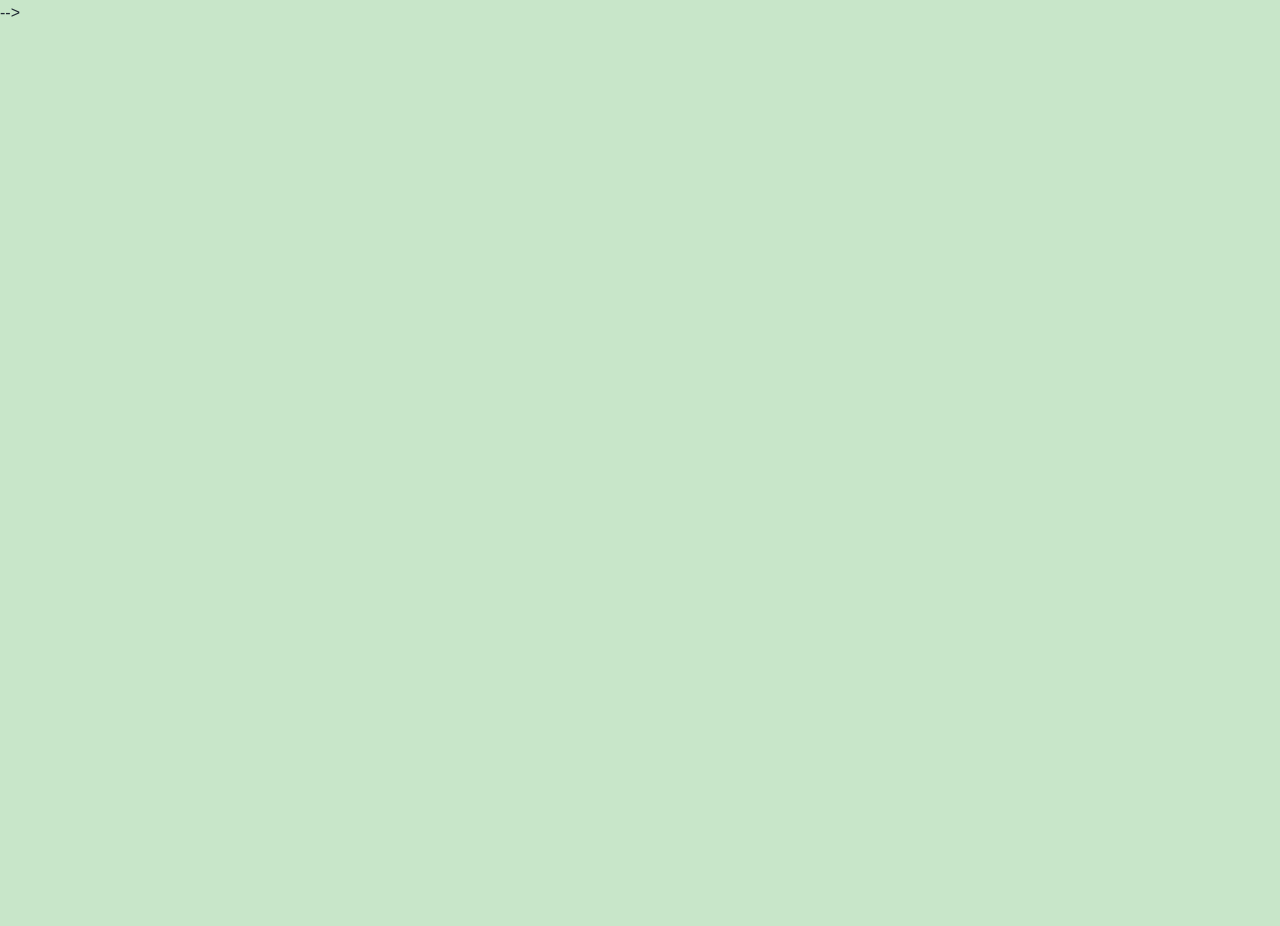
==== commit 9294afc2: "Update: Latest frontend from isocore-frontend" ====
--- a/index.html
+++ b/index.html
@@ -7,13 +7,14 @@
   <link rel="preconnect" href="https://fonts.googleapis.com" />
   <link rel="preconnect" href="https://fonts.gstatic.com" crossorigin />
   <link href="https://fonts.googleapis.com/css2?family=Manrope:wght@300;400;500;600;700&display=swap" rel="stylesheet" />
-  <!-- <link rel="stylesheet" href="styles.css" /> -->
+  <!-- <link rel="stylesheet" href="styles.css" --> -->
   <link rel="stylesheet" href="./src/styles/globals.css" />
   <link rel="stylesheet" href="./src/styles/home.css" />
   <link rel="stylesheet" href="./src/styles/articles.css" />
   <link rel="stylesheet" href="./src/styles/profile.css" />
   <link rel="stylesheet" href="./src/styles/ai.css" />
   <link rel="stylesheet" href="./src/styles/admin.css" />
+  <link rel="stylesheet" href="./src/styles/shared-header.css" />
 </head>
 <body>
   <div id="app" class="app-shell"></div>
--- a/src/styles/shared-header.css
+++ b/src/styles/shared-header.css
@@ -0,0 +1,512 @@
+/* ═════════════════════════════════════════════════════════════════════════
+   SHARED HEADER & NAVIGATION STYLES
+   ═════════════════════════════════════════════════════════════════════════ */
+
+.shared-header-wrapper {
+  width: 100%;
+  background: #fff;
+  border-bottom: 1px solid #e5e7eb;
+  box-shadow: 0 1px 3px rgba(0, 0, 0, 0.1);
+  position: sticky;
+  top: 0;
+  z-index: 100;
+}
+
+.shared-header {
+  max-width: 1400px;
+  margin: 0 auto;
+  padding: 0 20px;
+  height: 60px;
+  display: flex;
+  align-items: center;
+  justify-content: space-between;
+  gap: 20px;
+}
+
+/* Header Left - Back Button */
+.header-left {
+  flex-shrink: 0;
+}
+
+.header-back-btn {
+  display: flex;
+  align-items: center;
+  gap: 6px;
+  padding: 8px 12px;
+  border: 1px solid #e5e7eb;
+  background: #fff;
+  border-radius: 6px;
+  font-size: 14px;
+  font-weight: 500;
+  color: #374151;
+  cursor: pointer;
+  transition: all 0.2s;
+}
+
+.header-back-btn:hover {
+  background: #f3f4f6;
+  border-color: #d1d5db;
+}
+
+.header-back-btn:active {
+  transform: scale(0.98);
+}
+
+/* Header Center - Breadcrumb */
+.header-center {
+  flex: 1;
+  min-width: 0;
+  overflow-x: auto;
+  overflow-y: hidden;
+  -webkit-overflow-scrolling: touch;
+}
+
+.breadcrumb-nav {
+  display: flex;
+  align-items: center;
+  gap: 8px;
+  font-size: 13px;
+  white-space: nowrap;
+  padding: 0 10px;
+}
+
+.breadcrumb-item {
+  display: inline-block;
+  max-width: 150px;
+  overflow: hidden;
+  text-overflow: ellipsis;
+  white-space: nowrap;
+}
+
+.breadcrumb-item a,
+.breadcrumb-item button {
+  color: #6b7280;
+  text-decoration: none;
+  background: none;
+  border: none;
+  cursor: pointer;
+  padding: 0;
+  transition: color 0.2s;
+}
+
+.breadcrumb-item a:hover,
+.breadcrumb-item button:hover {
+  color: #1f2937;
+}
+
+.breadcrumb-item.active {
+  color: #1f2937;
+  font-weight: 600;
+}
+
+.breadcrumb-separator {
+  color: #d1d5db;
+  margin: 0 2px;
+}
+
+/* Header Right - Plan & Profile */
+.header-right {
+  display: flex;
+  align-items: center;
+  gap: 16px;
+  flex-shrink: 0;
+}
+
+.header-plan-cta {
+  display: flex;
+  align-items: center;
+  gap: 8px;
+  padding: 0 12px;
+  border-left: 1px solid #e5e7eb;
+  padding-left: 16px;
+}
+
+.plan-badge {
+  font-size: 12px;
+  font-weight: 700;
+  padding: 4px 8px;
+  border-radius: 4px;
+  background: #f0f9ff;
+  color: #0369a1;
+}
+
+.plan-badge.plan-premium {
+  background: #fef3c7;
+  color: #92400e;
+}
+
+.plan-badge.plan-vip {
+  background: #f3e8ff;
+  color: #6b21a8;
+}
+
+.plan-upgrade-btn {
+  padding: 6px 12px;
+  background: linear-gradient(135deg, #667eea 0%, #764ba2 100%);
+  color: white;
+  border: none;
+  border-radius: 6px;
+  font-size: 12px;
+  font-weight: 600;
+  cursor: pointer;
+  transition: all 0.2s;
+}
+
+.plan-upgrade-btn:hover {
+  transform: translateY(-1px);
+  box-shadow: 0 4px 12px rgba(102, 126, 234, 0.3);
+}
+
+.plan-upgrade-btn:active {
+  transform: translateY(0);
+}
+
+/* Header Profile Menu */
+.header-profile-menu {
+  display: flex;
+  align-items: center;
+  gap: 8px;
+}
+
+.header-profile-btn,
+.header-language-btn,
+.header-logout-btn {
+  display: flex;
+  align-items: center;
+  justify-content: center;
+  width: 36px;
+  height: 36px;
+  padding: 0;
+  border: 1px solid #e5e7eb;
+  background: white;
+  border-radius: 6px;
+  font-size: 16px;
+  cursor: pointer;
+  transition: all 0.2s;
+}
+
+.header-profile-btn:hover,
+.header-language-btn:hover,
+.header-logout-btn:hover {
+  background: #f3f4f6;
+  border-color: #d1d5db;
+}
+
+.header-logout-btn:hover {
+  background: #fee2e2;
+  border-color: #fca5a5;
+}
+
+/* ═════════════════════════════════════════════════════════════════════════
+   SHARED FOOTER STYLES
+   ═════════════════════════════════════════════════════════════════════════ */
+
+.shared-footer-wrapper {
+  width: 100%;
+  background: #f9fafb;
+  border-top: 1px solid #e5e7eb;
+  margin-top: auto;
+}
+
+.shared-footer {
+  max-width: 1400px;
+  margin: 0 auto;
+  padding: 20px;
+  display: flex;
+  align-items: center;
+  justify-content: space-between;
+  gap: 20px;
+}
+
+.footer-back-btn {
+  display: flex;
+  align-items: center;
+  gap: 6px;
+  padding: 10px 16px;
+  background: #fff;
+  border: 1px solid #e5e7eb;
+  border-radius: 6px;
+  font-size: 14px;
+  font-weight: 500;
+  color: #374151;
+  cursor: pointer;
+  transition: all 0.2s;
+}
+
+.footer-back-btn:hover {
+  background: #f3f4f6;
+  border-color: #d1d5db;
+}
+
+.footer-copyright {
+  font-size: 12px;
+  color: #9ca3af;
+  margin: 0;
+}
+
+/* ═════════════════════════════════════════════════════════════════════════
+   MODAL STYLES
+   ═════════════════════════════════════════════════════════════════════════ */
+
+.access-denied-modal,
+.plan-selection-modal {
+  position: fixed;
+  top: 0;
+  left: 0;
+  right: 0;
+  bottom: 0;
+  z-index: 9999;
+  display: flex;
+  align-items: center;
+  justify-content: center;
+}
+
+.modal-overlay {
+  position: absolute;
+  top: 0;
+  left: 0;
+  right: 0;
+  bottom: 0;
+  background: rgba(0, 0, 0, 0.5);
+  cursor: pointer;
+}
+
+.modal-content {
+  position: relative;
+  background: white;
+  border-radius: 12px;
+  box-shadow: 0 20px 25px -5px rgba(0, 0, 0, 0.1);
+  padding: 32px;
+  max-width: 500px;
+  width: 90%;
+  max-height: 90vh;
+  overflow-y: auto;
+}
+
+.access-denied-modal .modal-content h2 {
+  margin: 0 0 16px;
+  font-size: 20px;
+  font-weight: 700;
+  color: #1f2937;
+}
+
+.access-denied-modal .modal-content p {
+  margin: 0 0 24px;
+  font-size: 14px;
+  color: #6b7280;
+  line-height: 1.5;
+}
+
+.modal-close-btn {
+  display: block;
+  width: 100%;
+  padding: 12px 16px;
+  background: linear-gradient(135deg, #667eea 0%, #764ba2 100%);
+  color: white;
+  border: none;
+  border-radius: 6px;
+  font-size: 14px;
+  font-weight: 600;
+  cursor: pointer;
+  transition: all 0.2s;
+}
+
+.modal-close-btn:hover {
+  transform: translateY(-2px);
+  box-shadow: 0 4px 12px rgba(102, 126, 234, 0.3);
+}
+
+.access-denied-modal .modal-content .modal-close-btn {
+  position: relative;
+}
+
+/* Plan Selection Modal */
+.plans-modal {
+  max-width: 900px;
+}
+
+.plans-modal h2 {
+  margin: 0 0 24px;
+  font-size: 24px;
+  font-weight: 700;
+  text-align: center;
+  color: #1f2937;
+}
+
+.plans-grid {
+  display: grid;
+  grid-template-columns: repeat(auto-fit, minmax(280px, 1fr));
+  gap: 16px;
+  margin-bottom: 20px;
+}
+
+.plan-card {
+  border: 2px solid #e5e7eb;
+  border-radius: 12px;
+  padding: 24px;
+  text-align: center;
+  transition: all 0.3s;
+  cursor: pointer;
+}
+
+.plan-card:hover {
+  border-color: #667eea;
+  box-shadow: 0 10px 25px rgba(102, 126, 234, 0.1);
+  transform: translateY(-4px);
+}
+
+.plan-card h3 {
+  margin: 0 0 12px;
+  font-size: 18px;
+  font-weight: 700;
+  color: #1f2937;
+}
+
+.plan-price {
+  margin: 0 0 8px;
+  font-size: 28px;
+  font-weight: 700;
+  color: #1f2937;
+}
+
+.plan-price .amount {
+  font-size: 32px;
+}
+
+.plan-price .currency {
+  font-size: 14px;
+  color: #6b7280;
+}
+
+.plan-price .interval {
+  font-size: 12px;
+  color: #9ca3af;
+}
+
+.plan-description {
+  margin: 0 0 16px;
+  font-size: 13px;
+  color: #6b7280;
+}
+
+.plan-features {
+  list-style: none;
+  padding: 16px 0;
+  margin: 0 0 20px;
+  border-top: 1px solid #e5e7eb;
+  border-bottom: 1px solid #e5e7eb;
+  text-align: left;
+}
+
+.plan-features li {
+  padding: 6px 0;
+  font-size: 13px;
+  color: #4b5563;
+}
+
+.btn-select-plan {
+  width: 100%;
+  padding: 12px 16px;
+  background: linear-gradient(135deg, #667eea 0%, #764ba2 100%);
+  color: white;
+  border: none;
+  border-radius: 6px;
+  font-size: 14px;
+  font-weight: 600;
+  cursor: pointer;
+  transition: all 0.2s;
+}
+
+.btn-select-plan:hover {
+  transform: translateY(-2px);
+  box-shadow: 0 4px 12px rgba(102, 126, 234, 0.3);
+}
+
+.modal-close-btn:absolute {
+  position: absolute;
+  top: 12px;
+  right: 12px;
+  width: 32px;
+  height: 32px;
+  padding: 0;
+  background: #f3f4f6;
+  color: #6b7280;
+  border: 1px solid #e5e7eb;
+  border-radius: 6px;
+  font-size: 16px;
+  cursor: pointer;
+}
+
+/* ═════════════════════════════════════════════════════════════════════════
+   RESPONSIVE
+   ═════════════════════════════════════════════════════════════════════════ */
+
+@media (max-width: 768px) {
+  .shared-header {
+    height: auto;
+    flex-wrap: wrap;
+    padding: 12px 16px;
+    gap: 12px;
+  }
+
+  .header-center {
+    order: 3;
+    width: 100%;
+    min-width: auto;
+  }
+
+  .header-right {
+    order: 2;
+  }
+
+  .breadcrumb-nav {
+    font-size: 12px;
+    padding: 0 5px;
+  }
+
+  .shared-footer {
+    flex-direction: column;
+    align-items: flex-start;
+  }
+
+  .plan-upgrade-btn {
+    display: none; /* Ocultar en móvil */
+  }
+
+  .plans-grid {
+    grid-template-columns: 1fr;
+  }
+
+  .modal-content {
+    width: 95%;
+    padding: 24px;
+  }
+}
+
+@media (max-width: 480px) {
+  .header-plan-cta {
+    border-left: none;
+    padding-left: 0;
+    gap: 6px;
+  }
+
+  .plan-badge {
+    font-size: 10px;
+  }
+
+  .breadcrumb-nav {
+    gap: 4px;
+  }
+
+  .breadcrumb-item {
+    max-width: 80px;
+  }
+
+  .header-profile-btn,
+  .header-language-btn,
+  .header-logout-btn {
+    width: 32px;
+    height: 32px;
+    font-size: 14px;
+  }
+}
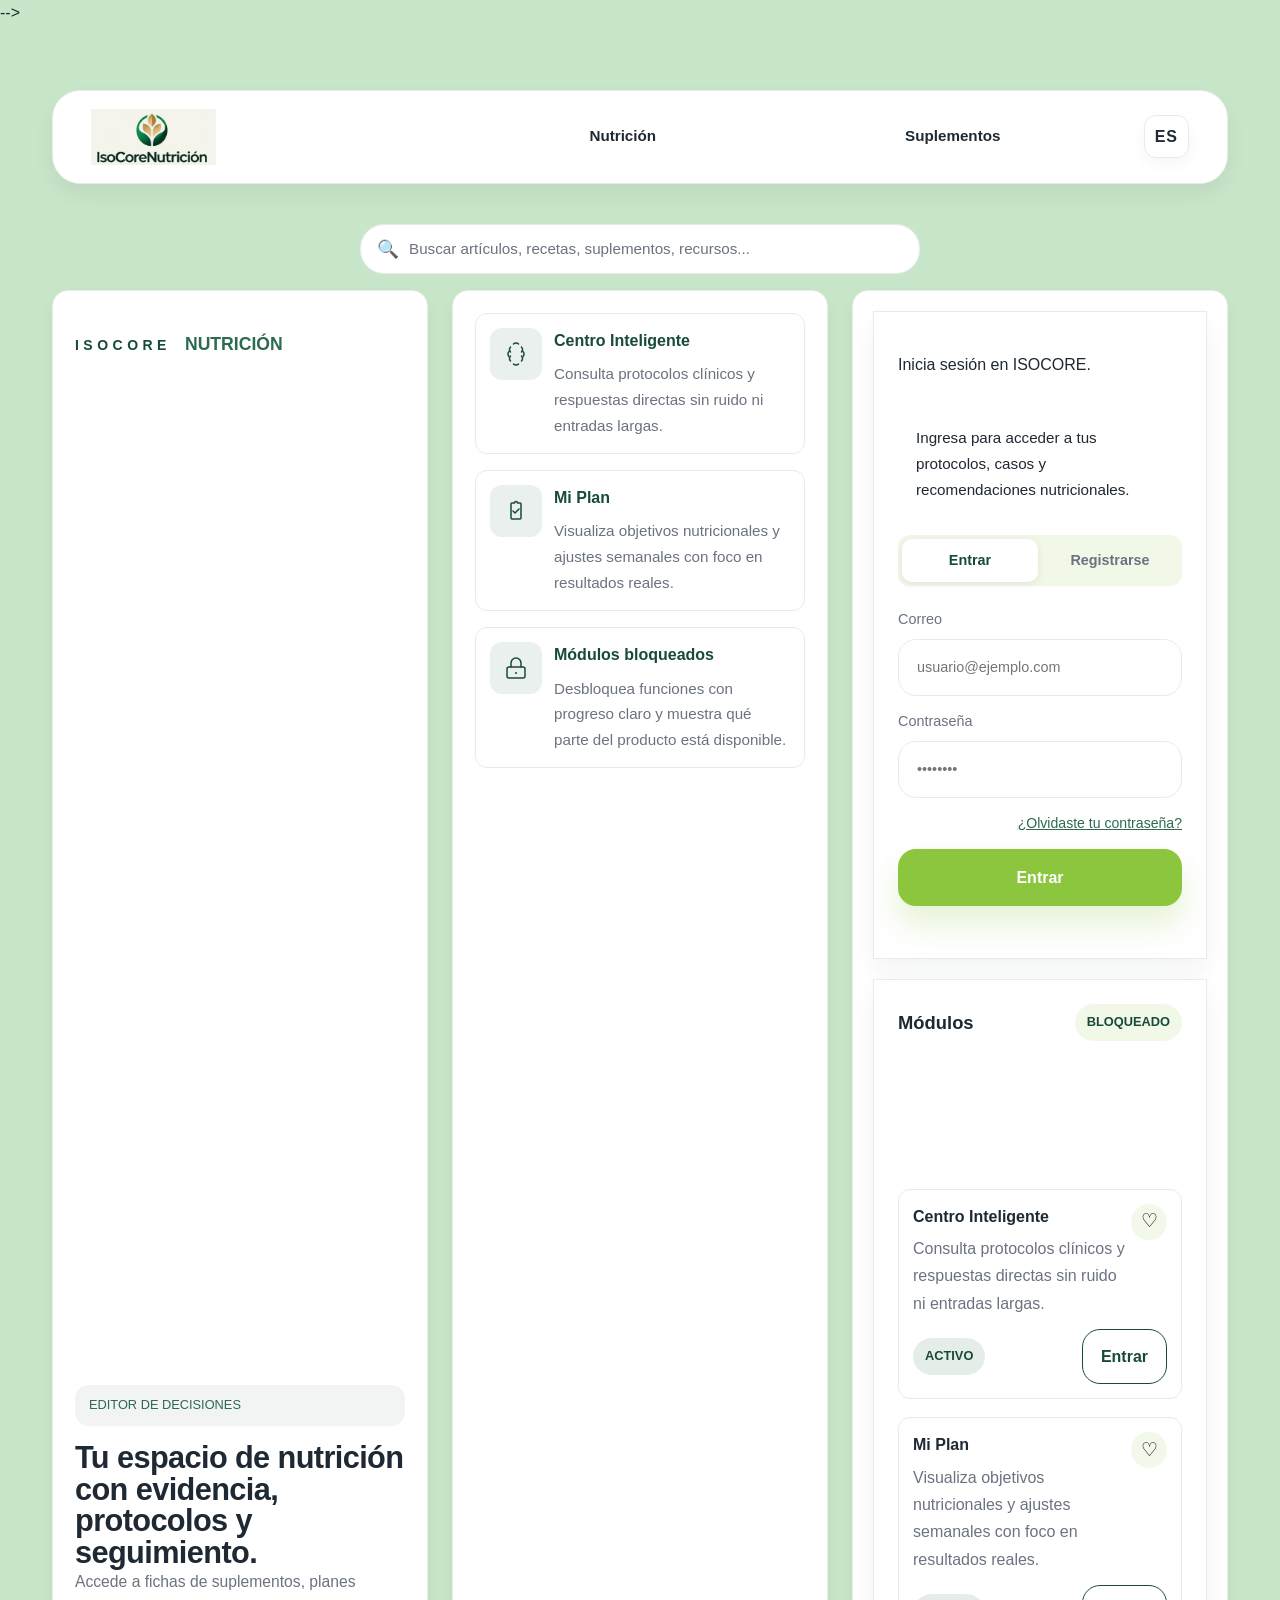
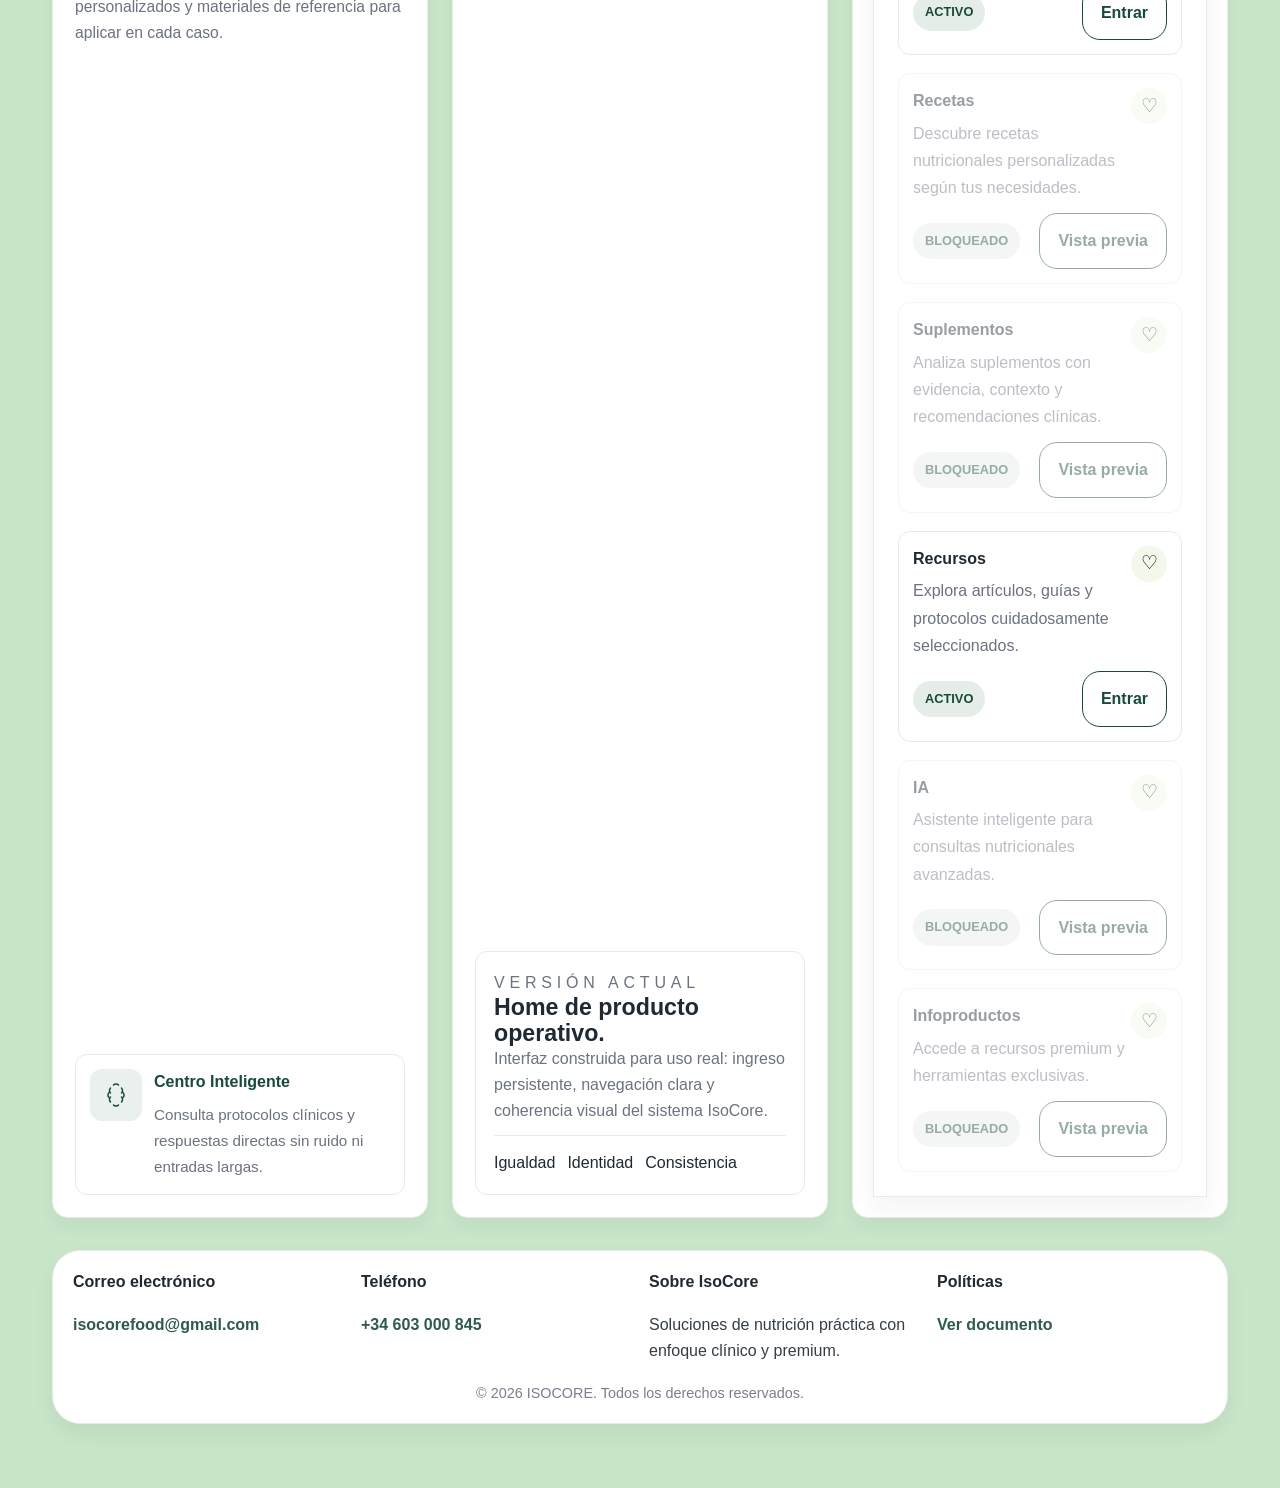
==== commit f2e0e69f: "Update: Latest frontend from isocore-frontend" ====
--- a/index.html
+++ b/index.html
@@ -19,6 +19,10 @@
 <body>
   <div id="app" class="app-shell"></div>
 
+  <!-- ── Cargar configuración ANTES de los módulos ── -->
+  <script src="./src/config.js"></script>
+  
+  <!-- ── Cargar aplicación ── -->
   <script type="module" src="./src/index.js"></script>
 </body>
 </html>
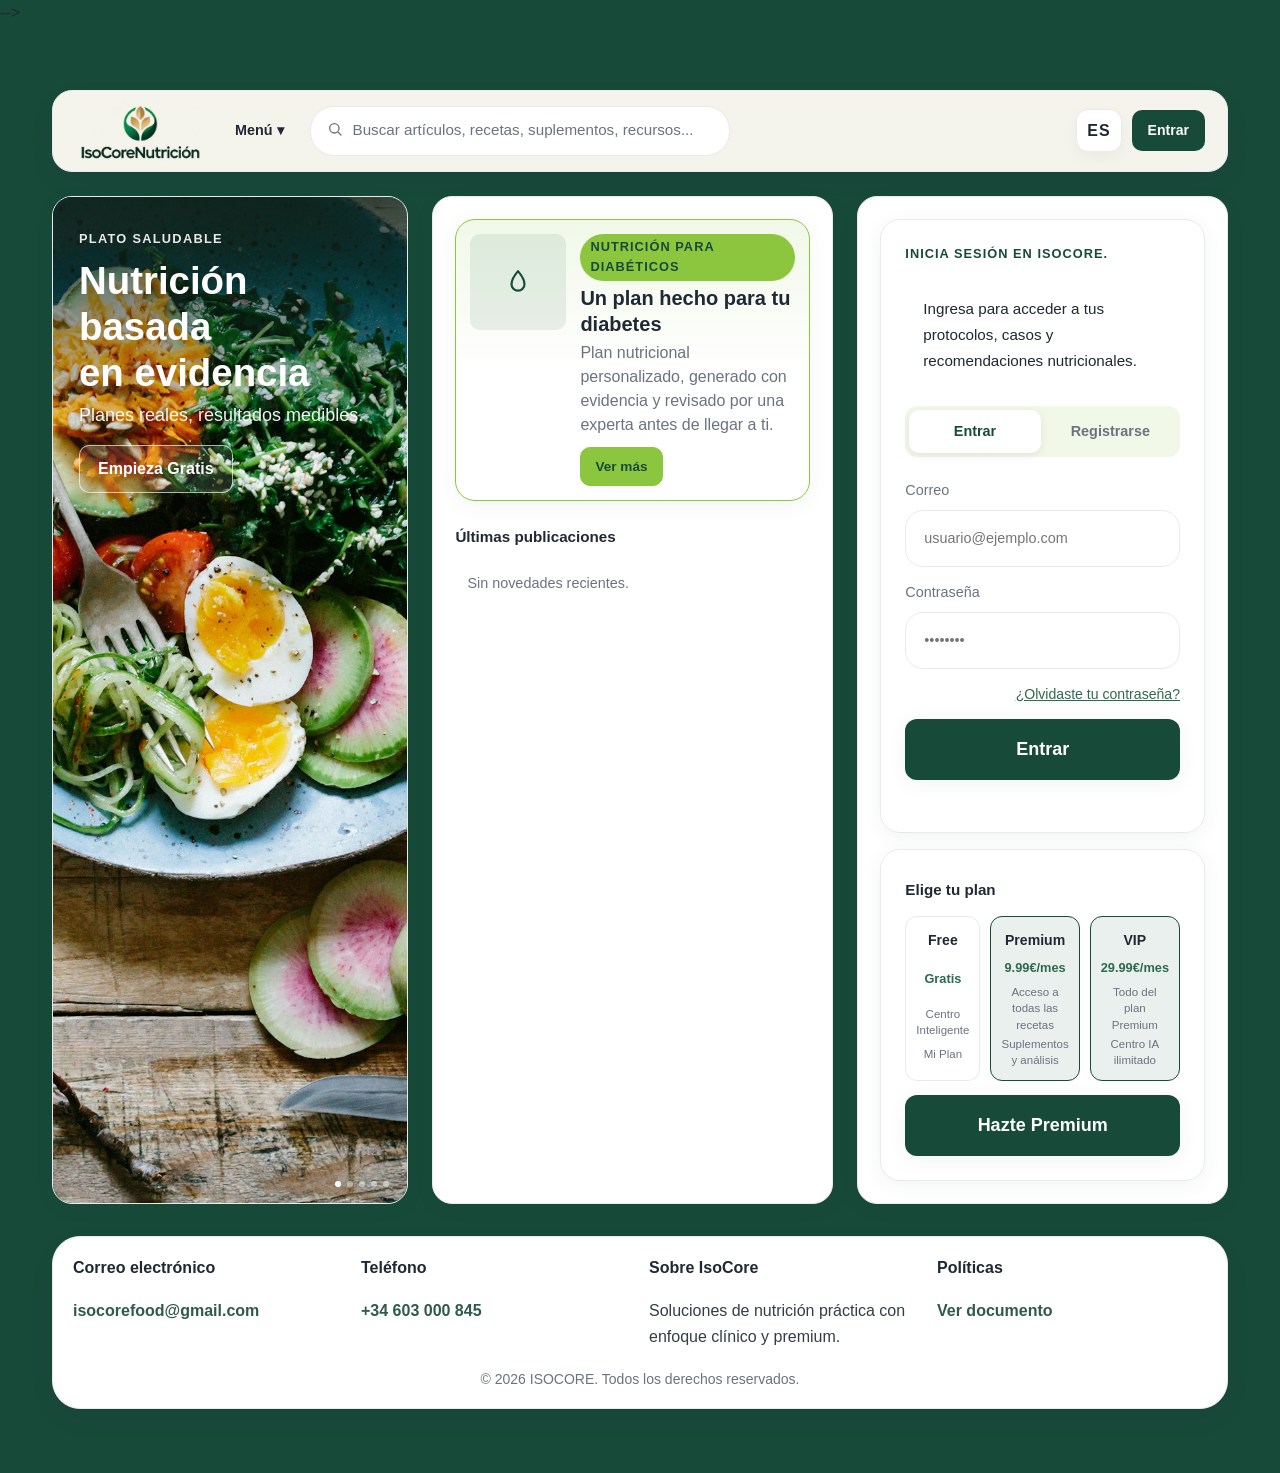
==== commit abfa2b47: "Update: Latest frontend from isocore-frontend" ====
--- a/index.html
+++ b/index.html
@@ -15,6 +15,7 @@
   <link rel="stylesheet" href="./src/styles/ai.css" />
   <link rel="stylesheet" href="./src/styles/admin.css" />
   <link rel="stylesheet" href="./src/styles/shared-header.css" />
+  <link rel="stylesheet" href="./src/styles/diabetes.css" />
 </head>
 <body>
   <div id="app" class="app-shell"></div>
--- a/src/styles/globals.css
+++ b/src/styles/globals.css
@@ -1,23 +1,30 @@
 :root {
   color-scheme: light;
-  font-family: 'Manrope', sans-serif;
-  background: #C8E6C9;
-  color: #1F2933;
+  font-family: 'Inter', -apple-system, 'SF Pro Text', system-ui, 'Manrope', sans-serif;
+  background: #184A3A;
+  color: #1F2833;
   font-size: 16px;
   line-height: 1.6;
-  --background: #C8E6C9;
+  /* Design system — Master Prompt V1.0 */
+  --background: #184A3A;
   --surface: #FFFFFF;
   --surface-rgb: 255, 255, 255;
+  --card: #FFFFFF;
   --brand: #184A3A;
   --brand-rgb: 24, 74, 58;
   --brand-mid: #2D6A4F;
   --brand-mid-rgb: 45, 106, 79;
+  --brand-600: #2D6A4F;
   --accent: #8CC63F;
   --accent-rgb: 140, 198, 63;
-  --text-primary: #1F2933;
-  --text-primary-rgb: 31, 41, 51;
+  --text-primary: #1F2833;
+  --text-primary-rgb: 31, 40, 51;
   --text-secondary: #6B7280;
   --border: #EAEAEA;
+  --radius-card: 20px;
+  --radius-control: 12px;
+  --shadow-brand: 0 4px 20px rgba(24, 74, 58, 0.06);
+  --space: 8px;
   --shadow: rgba(var(--text-primary-rgb), 0.06);
   --shadow-soft: rgba(var(--text-primary-rgb), 0.05);
   --shadow-strong: rgba(var(--text-primary-rgb), 0.08);
--- a/src/styles/home.css
+++ b/src/styles/home.css
@@ -1,6 +1,7 @@
 :root {
   color-scheme: light;
   font-family: 'Manrope', sans-serif;
+  --header-bg: #F4F4EC;
 }
 
 .home-root {
@@ -10,26 +11,35 @@
   justify-content: flex-start;
   min-height: 100vh;
   width: min(1320px, 100%);
-  padding: 32px 20px;
+  padding: 0 20px 32px;
+  background: var(--background);
+}
+
+/* Vive fuera de <main> a propósito: las sub-páginas solo sustituyen <main>,
+   así el header (y el logo como enlace a Home) sobrevive a la navegación. */
+.home-header-wrap {
+  width: min(1320px, 100%);
+  padding: 32px 20px 0;
   background: var(--background);
 }
 
 .home-header,
 .home-footer,
-.home-grid {
+.landing-grid {
   width: 100%;
   max-width: 100%;
 }
 
 .home-header {
-  display: grid;
-  grid-template-columns: 1.2fr 1fr 1fr auto;
+  display: flex;
+  align-items: center;
   gap: 16px;
-  align-items: center;
-  padding: 18px 20px;
+  padding: 10px 22px;
   margin-bottom: 24px;
-  border-radius: 28px;
-  background: var(--surface);
+  border-radius: 20px;
+  /* Mismo color exacto que el fondo del PNG del logo (#F4F4EC), para que
+     el logo quede integrado sin recuadro visible. */
+  background: var(--header-bg, #F4F4EC);
   border: 1px solid var(--border);
   box-shadow: 0 10px 24px rgba(0, 0, 0, 0.06);
 }
@@ -38,14 +48,21 @@
   display: flex;
   align-items: center;
   justify-content: center;
-  min-height: 56px;
-  padding: 0 18px;
-  border-radius: 28px;
-  background: rgba(var(--surface-rgb), 0.95);
+  min-height: 60px;
+  flex: 0 0 auto;
+  background: none;
+  border: none;
+  padding: 0;
+  font: inherit;
+  color: inherit;
+}
+
+.header-logo {
+  cursor: pointer;
 }
 
 .header-logo-image {
-  max-height: 56px;
+  max-height: 60px;
   width: auto;
   display: block;
 }
@@ -61,18 +78,100 @@
   color: var(--text-primary);
 }
 
-.header-module {
+.header-menu {
+  position: relative;
   justify-content: center;
+}
+
+.header-search {
+  flex: 1 1 auto;
+  min-width: 0;
+  max-width: 420px;
+  justify-content: stretch;
 }
 
 .header-actions {
   justify-content: flex-end;
+  margin-left: auto;
+  gap: 10px;
+}
+
+/* ── Menú del header ── */
+
+.menu-toggle {
+  font-family: inherit;
+  font-size: 0.9rem;
+  font-weight: 700;
+  color: var(--text-primary);
+  background: none;
+  border: none;
+  cursor: pointer;
+  padding: 8px 10px;
+}
+
+.menu-dropdown {
+  position: absolute;
+  top: calc(100% + 8px);
+  left: 0;
+  display: none;
+  flex-direction: column;
+  min-width: 180px;
+  background: var(--surface);
+  border: 1px solid var(--border);
+  border-radius: 12px;
+  box-shadow: 0 12px 24px rgba(0, 0, 0, 0.12);
+  padding: 6px;
+  z-index: 30;
+}
+
+.menu-dropdown.open {
+  display: flex;
+}
+
+.menu-link {
+  font-family: inherit;
+  font-size: 0.9rem;
+  text-align: left;
+  background: none;
+  border: none;
+  border-radius: 8px;
+  padding: 9px 10px;
+  color: var(--text-primary);
+  cursor: pointer;
+}
+
+.menu-link:hover {
+  background: var(--brand-mid-faint);
+}
+
+/* ── Entrar / Usuario ── */
+
+.header-login-btn,
+.header-user-btn {
+  font-family: inherit;
+  font-size: 0.88rem;
+  font-weight: 700;
+  padding: 9px 16px;
+  border-radius: 10px;
+  cursor: pointer;
+}
+
+.header-login-btn {
+  border: none;
+  background: var(--brand);
+  color: #fff;
+}
+
+.header-user-btn {
+  border: 1px solid var(--border);
+  background: var(--surface);
+  color: var(--text-primary);
 }
 
 .home-footer {
   margin-top: 32px;
   padding: 24px 20px;
-  border-radius: 28px;
+  border-radius: 20px;
   background: var(--surface);
   border: 1px solid var(--border);
   box-shadow: 0 10px 24px rgba(0, 0, 0, 0.06);
@@ -121,190 +220,421 @@
   box-shadow: 0 6px 16px rgba(0,0,0,0.04);
 }
 
-.home-grid {
-  display: grid;
-  grid-template-columns: repeat(3, 1fr);
+/* ── Landing / Dashboard — 3 columnas 32% / 36% / 32%, gap 24px ── */
+
+.landing-grid {
+  display: grid;
+  grid-template-columns: 32fr 36fr 32fr;
   gap: 24px;
   width: min(1320px, 100%);
   align-items: stretch;
   position: relative;
-  min-height: calc(100vh - 320px);
-}
-
-.home-panel {
-  background: var(--surface);
-  border: 1px solid var(--border);
-  border-radius: 16px;
-  box-shadow: 0 8px 20px var(--shadow-soft);
+}
+
+.landing-col {
+  background: var(--card);
+  border: 1px solid var(--border);
+  border-radius: var(--radius-card, 20px);
+  box-shadow: var(--shadow-brand, 0 4px 20px rgba(24, 74, 58, 0.06));
   padding: 22px;
   display: flex;
   flex-direction: column;
-  justify-content: space-between;
+  justify-content: flex-start;
+  gap: 20px;
   min-height: 100%;
 }
 
-.home-panel-left {
+.landing-col-hero {
+  padding: 0;
+  overflow: hidden;
+}
+
+.landing-col-convert {
+  gap: 16px;
+}
+
+/* ── Carrusel hero (columna izquierda, Landing) ── */
+
+.hero-carousel {
+  position: relative;
+  width: 100%;
+  height: 100%;
+  min-height: 420px;
+  overflow: hidden;
+}
+
+.hero-slide {
+  position: absolute;
+  inset: 0;
   display: flex;
   flex-direction: column;
-  gap: 20px;
-}
-
-.home-left-top {
-  display: flex;
-  justify-content: space-between;
-  align-items: center;
-}
-
-.home-left-actions {
-  display: flex;
+  justify-content: flex-start;
+  opacity: 0;
+  transition: opacity 1.1s ease;
+  background: linear-gradient(160deg, var(--brand) 0%, var(--brand-mid) 100%);
+}
+
+.hero-slide.on {
+  opacity: 1;
+}
+
+.hero-slide-image {
+  position: absolute;
+  inset: 0;
+  width: 100%;
+  height: 100%;
+  object-fit: cover;
+}
+
+.hero-slide-overlay {
+  position: relative;
+  padding: 28px 26px;
+  color: #fff;
+  background: linear-gradient(180deg, rgba(15, 36, 29, 0.82) 0%, rgba(15, 36, 29, 0) 80%);
+}
+
+.hero-slide-tag {
+  font-size: clamp(0.75rem, 1vw, 0.875rem);
+  font-weight: 600;
+  letter-spacing: 0.1em;
+  text-transform: uppercase;
+  opacity: 0.9;
+}
+
+.hero-slide-title {
+  font-size: clamp(1.75rem, 3vw, 2.5rem);
+  font-weight: 700;
+  margin: 8px 0 6px;
+  line-height: 1.2;
+  text-wrap: balance;
+}
+
+.hero-slide-subtitle {
+  margin: 0 0 16px;
+  font-size: clamp(1rem, 1.5vw, 1.125rem);
+  font-weight: 400;
+  line-height: 1.5;
+  opacity: 0.94;
+  max-width: 34ch;
+}
+
+.hero-slide-cta {
+  font-weight: 700;
+  padding: 10px 18px;
+  border-radius: 10px;
+  border: 1px solid rgba(255, 255, 255, 0.65);
+  background: rgba(255, 255, 255, 0.1);
+  color: #fff;
+  cursor: pointer;
+}
+
+.hero-dots {
+  position: absolute;
+  bottom: 16px;
+  right: 18px;
+  display: flex;
+  gap: 6px;
+  z-index: 2;
+}
+
+.hero-dots span {
+  width: 6px;
+  height: 6px;
+  border-radius: 50%;
+  background: rgba(255, 255, 255, 0.45);
+}
+
+.hero-dots span.on {
+  background: #fff;
+}
+
+/* ── Comparativa de planes ── */
+
+.plan-comparison-card {
+  display: grid;
+  gap: 14px;
+}
+
+.plan-mini-grid {
+  display: grid;
+  grid-template-columns: repeat(3, 1fr);
   gap: 10px;
-  align-items: center;
-}
-
-.home-brand {
-  display: flex;
-  align-items: baseline;
-  gap: 14px;
-}
-
-.home-brand-tag {
-  font-size: 0.875rem;
-  letter-spacing: 0.32em;
-  text-transform: uppercase;
-  color: var(--brand);
-  font-weight: 700;
-}
-
-.home-brand-subtitle {
-  font-size: 1.1rem;
-  color: var(--brand-mid);
-  font-weight: 600;
-}
-
-.home-hero .eyebrow {
-  margin: 0 0 16px 0;
-  padding: 10px 14px;
+}
+
+.plan-mini-card {
+  display: grid;
+  gap: 6px;
+  padding: 12px 10px;
+  border: 1px solid var(--border);
+  border-radius: 12px;
+  text-align: center;
+}
+
+.plan-mini-card.plan-mini-paid {
+  border-color: var(--brand);
+  background: var(--brand-mid-faint);
+}
+
+.plan-mini-name {
+  font-weight: 700;
+  font-size: 0.88rem;
+  color: var(--text-primary);
+}
+
+.plan-mini-price {
   font-size: 0.8rem;
   color: var(--brand-mid);
+  font-weight: 600;
+}
+
+.plan-mini-features {
+  list-style: none;
+  margin: 0;
+  padding: 0;
+  display: grid;
+  gap: 3px;
+}
+
+.plan-mini-features li {
+  font-size: 0.72rem;
+  color: var(--text-secondary);
+  line-height: 1.4;
+}
+
+/* ── Dashboard ── */
+
+.dashboard-feed-block {
+  display: grid;
+  gap: 10px;
+}
+
+.dashboard-ai-cta {
+  justify-self: start;
+  padding: 12px 18px;
+  border-radius: 10px;
+  border: none;
+  background: var(--brand);
+  color: #fff;
+  font-weight: 700;
+  cursor: pointer;
+}
+
+.home-details {
+  display: grid;
+  gap: 16px;
+}
+
+.eyebrow {
+  margin: 0;
+  font-size: clamp(0.75rem, 1vw, 0.875rem);
+  font-weight: 600;
   text-transform: uppercase;
-  border-radius: 14px;
-  background: rgba(var(--brand-rgb), 0.06);
-}
-
-.home-hero h1 {
-  margin: 0;
-  font-size: clamp(1.6rem, 2.4vw, 2.2rem);
-  line-height: 1.04;
-  max-width: 480px;
-  letter-spacing: -0.02em;
-  color: var(--text-primary);
-  font-weight: 700;
-}
-
-.home-copy {
-  margin: 0;
-  max-width: 480px;
-  color: var(--text-secondary);
-  font-size: 0.98rem;
-  line-height: 1.6;
-}
-
-.home-details {
-  display: grid;
-  gap: 16px;
-}
-
-.feature-card {
-  display: grid;
-  grid-template-columns: auto 1fr;
-  gap: 12px;
+  letter-spacing: 0.08em;
+  color: var(--brand);
+}
+
+/* ── Feed dinámico (columna central) ── */
+
+.feed-card {
+  display: grid;
+  grid-template-columns: 96px 1fr;
+  gap: 14px;
   padding: 14px;
-  background: var(--surface);
-  border: 1px solid var(--border);
-  border-radius: 12px;
-}
-
-.feature-icon {
-  width: 52px;
-  height: 52px;
-  border-radius: 12px;
+  background: var(--card);
+  border: 1px solid var(--border);
+  border-radius: var(--radius-card, 20px);
+  box-shadow: var(--shadow-brand, 0 4px 20px rgba(24, 74, 58, 0.06));
+}
+
+.feed-card-media {
+  position: relative;
+  width: 96px;
+  height: 96px;
+  border-radius: 10px;
+  overflow: hidden;
+}
+
+.feed-card-image {
+  width: 100%;
+  height: 100%;
+  object-fit: cover;
+  display: block;
+}
+
+.feed-card-image-placeholder {
+  width: 100%;
+  height: 100%;
   display: grid;
   place-items: center;
   background: var(--brand-mid-faint);
   color: var(--brand);
 }
 
-.feature-icon-image {
-  width: 24px;
-  height: 24px;
-  object-fit: contain;
-}
-
-.feature-card h3 {
-  margin: 0 0 8px;
-  font-size: 1rem;
+.feed-card-lock-overlay {
+  position: absolute;
+  inset: 0;
+  display: grid;
+  place-items: center;
+  color: #FFFFFF;
+  background: rgba(var(--text-primary-rgb), 0.45);
+}
+
+.feed-card-body {
+  display: grid;
+  align-content: start;
+  gap: 4px;
+}
+
+.feed-card-badge {
+  font-size: clamp(0.75rem, 1vw, 0.875rem);
+  font-weight: 600;
+  text-transform: uppercase;
+  letter-spacing: 0.08em;
   color: var(--brand);
 }
 
-.feature-card p {
+.feed-card-title {
   margin: 0;
-  color: var(--text-secondary);
+  font-size: clamp(1.125rem, 1.8vw, 1.25rem);
+  font-weight: 600;
+  line-height: 1.3;
+  color: var(--text-primary);
+}
+
+.feed-card-summary {
+  margin: 0;
+  color: var(--text-secondary);
+  font-size: clamp(0.875rem, 1.4vw, 1rem);
+  font-weight: 400;
+  line-height: 1.5;
+}
+
+.feed-card-cta {
+  justify-self: start;
+  margin-top: 6px;
+  padding: 8px 14px;
+  border-radius: 10px;
+  border: 1px solid var(--border);
+  background: transparent;
+  color: var(--brand);
+  font-weight: 700;
+  font-size: 0.85rem;
+  cursor: pointer;
+}
+
+.feed-card-cta:hover {
+  background: var(--brand-mid-faint);
+}
+
+.feed-card-cta-locked {
+  border-color: transparent;
+  background: var(--accent-faint);
+  color: var(--brand);
+}
+
+/* ── Tarjeta destacada (producto insignia — Programa de Diabetes) ── */
+
+.feed-card-highlight {
+  border: 1.5px solid var(--accent);
+  background: linear-gradient(180deg, var(--accent-faint) 0%, var(--card) 55%);
+}
+
+.feed-card-badge-highlight {
+  color: var(--brand);
+  background: var(--accent);
+  padding: 3px 10px;
+  border-radius: 999px;
+  width: fit-content;
+}
+
+.feed-card-cta-highlight {
+  border-color: var(--accent);
+  background: var(--accent);
+  color: var(--brand);
+  font-weight: 700;
+}
+
+.feed-card-locked .feed-card-title,
+.feed-card-locked .feed-card-summary {
+  opacity: 0.7;
+}
+
+.feed-card-empty,
+.feed-card-loading {
+  opacity: 0.7;
+}
+
+.feed-section-title {
+  margin: 4px 0 0;
   font-size: 0.95rem;
-  line-height: 1.7;
-}
-
-.home-summary-card {
-  display: grid;
-  gap: 12px;
-  padding: 18px;
+  color: var(--text-primary);
+}
+
+.feed-news-section {
+  display: grid;
+  gap: 10px;
+}
+
+.feed-news-list {
+  display: grid;
+  gap: 8px;
+}
+
+.feed-news-item {
+  display: flex;
+  align-items: center;
+  gap: 10px;
+  padding: 10px 12px;
   background: var(--surface);
   border: 1px solid var(--border);
-  border-radius: 12px;
-}
-
-.summary-label {
+  border-radius: 10px;
+  cursor: pointer;
+}
+
+.feed-news-item:hover {
+  background: var(--brand-mid-faint);
+}
+
+.feed-news-badge {
+  flex: 0 0 auto;
+  font-size: 0.68rem;
+  font-weight: 700;
+  text-transform: uppercase;
+  color: var(--brand-mid);
+  background: var(--brand-mid-faint);
+  padding: 3px 8px;
+  border-radius: 999px;
+}
+
+.feed-news-title {
+  flex: 1 1 auto;
+  font-size: 0.9rem;
+  color: var(--text-primary);
+}
+
+.feed-news-date {
+  flex: 0 0 auto;
+  font-size: 0.8rem;
+  color: var(--text-secondary);
+}
+
+.feed-news-lock {
+  flex: 0 0 auto;
+}
+
+.feed-loading,
+.feed-empty {
   margin: 0;
-  text-transform: uppercase;
-  letter-spacing: 0.3em;
-  color: var(--brand-mid);
-  font-size: 0.8rem;
-}
-
-.home-summary-card h2 {
-  margin: 0;
-  font-size: 1.45rem;
-  line-height: 1.1;
-  color: var(--text-primary);
-}
-
-.home-summary-card p {
-  margin: 0;
-  color: var(--text-secondary);
-  font-size: 1rem;
-}
-
-.summary-keypoints {
-  display: flex;
-  flex-wrap: wrap;
-  gap: 12px;
-  padding-top: 14px;
-  border-top: 1px solid var(--border);
-}
-
-.home-panel-right {
-  display: grid;
-  gap: 20px;
-  background: var(--surface);
-  border: 1px solid var(--border);
-  border-radius: 16px;
-  padding: 20px;
-  min-height: 620px;
+  padding: 12px;
+  color: var(--text-secondary);
+  font-size: 0.9rem;
 }
 
 .home-card {
-  background: var(--surface);
-  border: 1px solid var(--border);
-  box-shadow: 0 12px 24px var(--shadow-soft);
+  background: var(--card);
+  border: 1px solid var(--border);
+  border-radius: var(--radius-card, 20px);
+  box-shadow: var(--shadow-brand, 0 4px 20px rgba(24, 74, 58, 0.06));
   padding: 24px;
 }
 
@@ -353,17 +683,19 @@
 .ghost-button {
   border: none;
   cursor: pointer;
-  font-weight: 700;
-  border-radius: 18px;
+  border-radius: var(--radius-control, 12px);
   transition: transform 180ms ease, box-shadow 180ms ease, background-color 180ms ease;
+  font-family: inherit;
 }
 
 .primary-button {
   width: 100%;
   padding: 16px 20px;
-  background: var(--accent);
-  color: var(--surface);
-  box-shadow: 0 18px 30px var(--accent-shadow);
+  background: var(--brand);
+  color: #FFFFFF;
+  font-size: clamp(16px, 1.5vw, 18px);
+  font-weight: 600;
+  box-shadow: var(--shadow-brand, 0 4px 20px rgba(24, 74, 58, 0.06));
 }
 
 .primary-button:hover {
@@ -372,9 +704,11 @@
 
 .secondary-button {
   padding: 14px 18px;
-  background: var(--surface);
+  background: var(--card);
   color: var(--brand);
   border: 1px solid var(--brand);
+  font-size: clamp(15px, 1.4vw, 17px);
+  font-weight: 500;
 }
 
 .ghost-button {
@@ -382,6 +716,8 @@
   background: transparent;
   color: var(--brand);
   border: 1px solid var(--border);
+  font-size: clamp(15px, 1.4vw, 17px);
+  font-weight: 500;
 }
 
 .home-user-card {
@@ -630,8 +966,8 @@
 
 .footer-bottom {
   margin-top: 18px;
-  font-size: 0.9rem;
-  opacity: 0.9;
+  font-size: clamp(0.875rem, 1vw, 0.875rem);
+  color: var(--text-secondary);
   text-align: center;
 }
 
@@ -642,12 +978,6 @@
 /* ──────────────────────────────────────────────── */
 /* DASHBOARD STYLES */
 /* ──────────────────────────────────────────────── */
-
-.dashboard-container {
-  display: grid;
-  gap: 24px;
-  width: 100%;
-}
 
 .dashboard-header {
   display: grid;
@@ -769,8 +1099,20 @@
 }
 
 .card-icon {
-  font-size: 2rem;
-  line-height: 1;
+  display: grid;
+  place-items: center;
+  width: 44px;
+  height: 44px;
+  border-radius: 12px;
+  background: var(--brand-mid-faint);
+  color: var(--brand);
+}
+
+.card-image {
+  width: 44px;
+  height: 44px;
+  border-radius: 12px;
+  object-fit: cover;
 }
 
 .card-content {
@@ -870,6 +1212,10 @@
   color: #d32f2f;
 }
 
+.favorite-btn.active svg {
+  fill: currentColor;
+}
+
 .favorite-btn.active::after {
   content: '';
   position: absolute;
@@ -1015,7 +1361,6 @@
 .search-container {
   position: relative;
   width: 100%;
-  max-width: 600px;
 }
 
 .search-input-wrapper {
@@ -1346,11 +1691,11 @@
 
 /* ── Tablet ── */
 @media (max-width: 1024px) {
-  .home-grid {
+  .landing-grid {
     grid-template-columns: 1fr 1fr;
   }
 
-  .home-panel-left {
+  .landing-col-hero {
     grid-column: 1 / -1;
   }
 }
@@ -1374,7 +1719,11 @@
 
   .header-block {
     padding: 0 10px;
-    min-height: 44px;
+    min-height: 48px;
+  }
+
+  .header-logo-image {
+    max-height: 48px;
   }
 
   .header-logo {
@@ -1382,7 +1731,7 @@
     justify-content: flex-start;
   }
 
-  .header-module {
+  .header-menu {
     flex: 0 1 auto;
   }
 
@@ -1390,45 +1739,43 @@
     margin-left: auto;
   }
 
-  /* Grid: una sola columna */
-  .home-grid {
+  .header-search {
+    flex: 1 1 100%;
+    max-width: 100%;
+    order: 3;
+  }
+
+  /* Grid: una sola columna, orden obligatorio Hero → Login/Registro → Feed */
+  .landing-grid {
     grid-template-columns: 1fr;
     gap: 16px;
   }
 
-  .home-panel {
+  .landing-col-hero { order: 1; }
+  .landing-col-convert { order: 2; }
+  .landing-col-feed { order: 3; }
+  .dashboard-col-summary { order: 1; }
+  .dashboard-col-quick { order: 2; }
+  .dashboard-col-feed { order: 3; }
+
+  .landing-col {
     padding: 18px;
     border-radius: 14px;
     min-height: unset;
   }
 
-  /* Hero: texto más pequeño */
-  .home-hero h1 {
-    font-size: clamp(1.4rem, 7vw, 1.9rem);
-    max-width: 100%;
-  }
-
-  .home-copy {
-    max-width: 100%;
-    font-size: 0.95rem;
-  }
-
-  /* Cards de features */
-  .feature-card {
-    grid-template-columns: auto 1fr;
+  .hero-carousel { aspect-ratio: 16/10; }
+
+  /* Feed dinámico */
+  .feed-card {
+    grid-template-columns: 64px 1fr;
     padding: 12px;
     gap: 10px;
   }
 
-  .feature-icon {
-    width: 44px;
-    height: 44px;
-  }
-
-  /* Panel derecho */
-  .home-panel-right {
-    min-height: unset;
-    padding: 16px;
+  .feed-card-media {
+    width: 64px;
+    height: 64px;
   }
 
   .home-card {
@@ -1502,19 +1849,6 @@
     gap: 16px;
   }
 
-  /* Summary card */
-  .home-summary-card {
-    padding: 14px;
-  }
-
-  .summary-keypoints {
-    gap: 8px;
-  }
-
-  /* Home brief: ocultar en mobile para no duplicar */
-  .home-brief {
-    display: none;
-  }
 }
 
 /* ── Mobile pequeño ── */
@@ -1532,11 +1866,11 @@
     grid-template-columns: 1fr;
   }
 
-  .home-hero h1 {
-    font-size: clamp(1.3rem, 8vw, 1.7rem);
-  }
-
-  .home-panel,
+  .hero-slide-title {
+    font-size: clamp(1.15rem, 7vw, 1.4rem);
+  }
+
+  .landing-col,
   .home-card {
     padding: 14px;
   }
--- a/src/styles/diabetes.css
+++ b/src/styles/diabetes.css
@@ -0,0 +1,306 @@
+/**
+ * Diabetes — Programa de nutrición para diabéticos
+ * Reutiliza los tokens ya definidos en globals.css/home.css (color, radios,
+ * sombras, tipografía). No se define ningún color nuevo aquí.
+ */
+
+.diabetes-root {
+  display: flex;
+  flex-direction: column;
+  align-items: center;
+  width: min(900px, 100%);
+  margin: 0 auto;
+  padding: 32px 20px 48px;
+  background: var(--background);
+}
+
+.diabetes-header {
+  width: 100%;
+  text-align: center;
+  margin-bottom: 28px;
+}
+
+.diabetes-eyebrow {
+  margin: 0;
+  font-size: clamp(0.75rem, 1vw, 0.875rem);
+  font-weight: 600;
+  text-transform: uppercase;
+  letter-spacing: 0.08em;
+  color: var(--accent);
+}
+
+.diabetes-title {
+  margin: 6px 0 0;
+  font-size: clamp(1.75rem, 3vw, 2.25rem);
+  font-weight: 700;
+  color: #FFFFFF;
+}
+
+.diabetes-subtitle {
+  margin: 8px 0 0;
+  color: rgba(255, 255, 255, 0.78);
+  font-size: clamp(0.95rem, 1.4vw, 1.05rem);
+  max-width: 60ch;
+  margin-left: auto;
+  margin-right: auto;
+}
+
+/* ── Vista bloqueada (programa_diabetes_activo = false) ── */
+
+.diabetes-locked-card {
+  width: 100%;
+  background: var(--card);
+  border: 1px solid var(--border);
+  border-radius: var(--radius-card, 20px);
+  box-shadow: var(--shadow-brand, 0 4px 20px rgba(24, 74, 58, 0.06));
+  padding: 40px 32px;
+  text-align: center;
+  display: grid;
+  gap: 14px;
+  justify-items: center;
+}
+
+.diabetes-locked-icon {
+  width: 56px;
+  height: 56px;
+  display: grid;
+  place-items: center;
+  border-radius: 50%;
+  background: var(--brand-mid-faint);
+  color: var(--brand);
+}
+
+.diabetes-locked-card h2 {
+  margin: 0;
+  font-size: 1.4rem;
+  color: var(--text-primary);
+}
+
+.diabetes-locked-card p {
+  margin: 0;
+  color: var(--text-secondary);
+  max-width: 50ch;
+}
+
+/* ── Formulario multi-paso ── */
+
+.diabetes-form-card {
+  width: 100%;
+  background: var(--card);
+  border: 1px solid var(--border);
+  border-radius: var(--radius-card, 20px);
+  box-shadow: var(--shadow-brand, 0 4px 20px rgba(24, 74, 58, 0.06));
+  padding: 32px;
+  display: grid;
+  gap: 24px;
+}
+
+.diabetes-steps {
+  display: flex;
+  align-items: center;
+  gap: 6px;
+}
+
+.diabetes-step-dot {
+  flex: 1;
+  height: 4px;
+  border-radius: 999px;
+  background: var(--border);
+}
+
+.diabetes-step-dot.active {
+  background: var(--brand);
+}
+
+.diabetes-step-dot.done {
+  background: var(--accent);
+}
+
+.diabetes-step-label {
+  font-size: 0.8rem;
+  font-weight: 600;
+  text-transform: uppercase;
+  letter-spacing: 0.06em;
+  color: var(--brand);
+}
+
+.diabetes-step-title {
+  margin: 4px 0 0;
+  font-size: 1.3rem;
+  color: var(--text-primary);
+}
+
+.diabetes-field-group {
+  display: grid;
+  gap: 16px;
+}
+
+.diabetes-field {
+  display: grid;
+  gap: 6px;
+}
+
+.diabetes-field label {
+  font-size: 0.88rem;
+  font-weight: 600;
+  color: var(--text-primary);
+}
+
+.diabetes-field input,
+.diabetes-field select,
+.diabetes-field textarea {
+  padding: 12px 14px;
+  border-radius: var(--radius-control, 12px);
+  border: 1px solid var(--border);
+  font-family: inherit;
+  font-size: 0.95rem;
+  color: var(--text-primary);
+  background: var(--surface);
+}
+
+.diabetes-field input:focus,
+.diabetes-field select:focus,
+.diabetes-field textarea:focus {
+  outline: none;
+  border-color: var(--brand);
+  box-shadow: 0 0 0 3px var(--brand-mid-faint);
+}
+
+.diabetes-field-hint {
+  margin: 0;
+  font-size: 0.8rem;
+  color: var(--text-secondary);
+}
+
+.diabetes-row {
+  display: grid;
+  grid-template-columns: 1fr 1fr;
+  gap: 16px;
+}
+
+.diabetes-chip-group {
+  display: flex;
+  flex-wrap: wrap;
+  gap: 8px;
+}
+
+.diabetes-chip {
+  padding: 9px 14px;
+  border-radius: 999px;
+  border: 1px solid var(--border);
+  background: var(--surface);
+  color: var(--text-secondary);
+  font-size: 0.85rem;
+  font-weight: 600;
+  cursor: pointer;
+}
+
+.diabetes-chip.selected {
+  background: var(--brand);
+  border-color: var(--brand);
+  color: #FFFFFF;
+}
+
+.diabetes-actions {
+  display: flex;
+  justify-content: space-between;
+  align-items: center;
+  gap: 12px;
+}
+
+.diabetes-save-status {
+  font-size: 0.8rem;
+  color: var(--text-secondary);
+}
+
+/* ── Documentos ── */
+
+.diabetes-upload {
+  border: 1.5px dashed var(--border);
+  border-radius: var(--radius-control, 12px);
+  padding: 20px;
+  text-align: center;
+  color: var(--text-secondary);
+  font-size: 0.9rem;
+}
+
+.diabetes-doc-list {
+  display: grid;
+  gap: 8px;
+}
+
+.diabetes-doc-item {
+  display: flex;
+  align-items: center;
+  gap: 10px;
+  padding: 10px 12px;
+  border: 1px solid var(--border);
+  border-radius: var(--radius-control, 12px);
+  font-size: 0.88rem;
+  color: var(--text-primary);
+}
+
+/* ── Badges de estado del plan (mismo lenguaje que status-pill del home) ── */
+
+.diabetes-status-pill {
+  display: inline-flex;
+  align-items: center;
+  gap: 6px;
+  padding: 6px 14px;
+  border-radius: 999px;
+  font-size: 0.75rem;
+  font-weight: 700;
+  text-transform: uppercase;
+  letter-spacing: 0.05em;
+}
+
+.diabetes-status-pill.estado-generado_ia {
+  background: var(--brand-mid-faint);
+  color: var(--brand-mid);
+}
+
+.diabetes-status-pill.estado-en_revision {
+  background: rgba(255, 193, 7, 0.15);
+  color: #b8860b;
+}
+
+.diabetes-status-pill.estado-aprobado,
+.diabetes-status-pill.estado-enviado {
+  background: var(--accent-faint);
+  color: var(--brand);
+}
+
+.diabetes-status-pill.estado-rechazado {
+  background: rgba(244, 67, 54, 0.12);
+  color: #c0392b;
+}
+
+.diabetes-status-pill.estado-archivado {
+  background: var(--border);
+  color: var(--text-secondary);
+}
+
+/* ── Panel del plan actual ── */
+
+.diabetes-plan-card {
+  width: 100%;
+  background: var(--card);
+  border: 1px solid var(--border);
+  border-radius: var(--radius-card, 20px);
+  box-shadow: var(--shadow-brand, 0 4px 20px rgba(24, 74, 58, 0.06));
+  padding: 24px;
+  display: grid;
+  gap: 12px;
+}
+
+@media (max-width: 640px) {
+  .diabetes-row {
+    grid-template-columns: 1fr;
+  }
+
+  .diabetes-form-card,
+  .diabetes-locked-card,
+  .diabetes-plan-card {
+    padding: 20px;
+  }
+}
